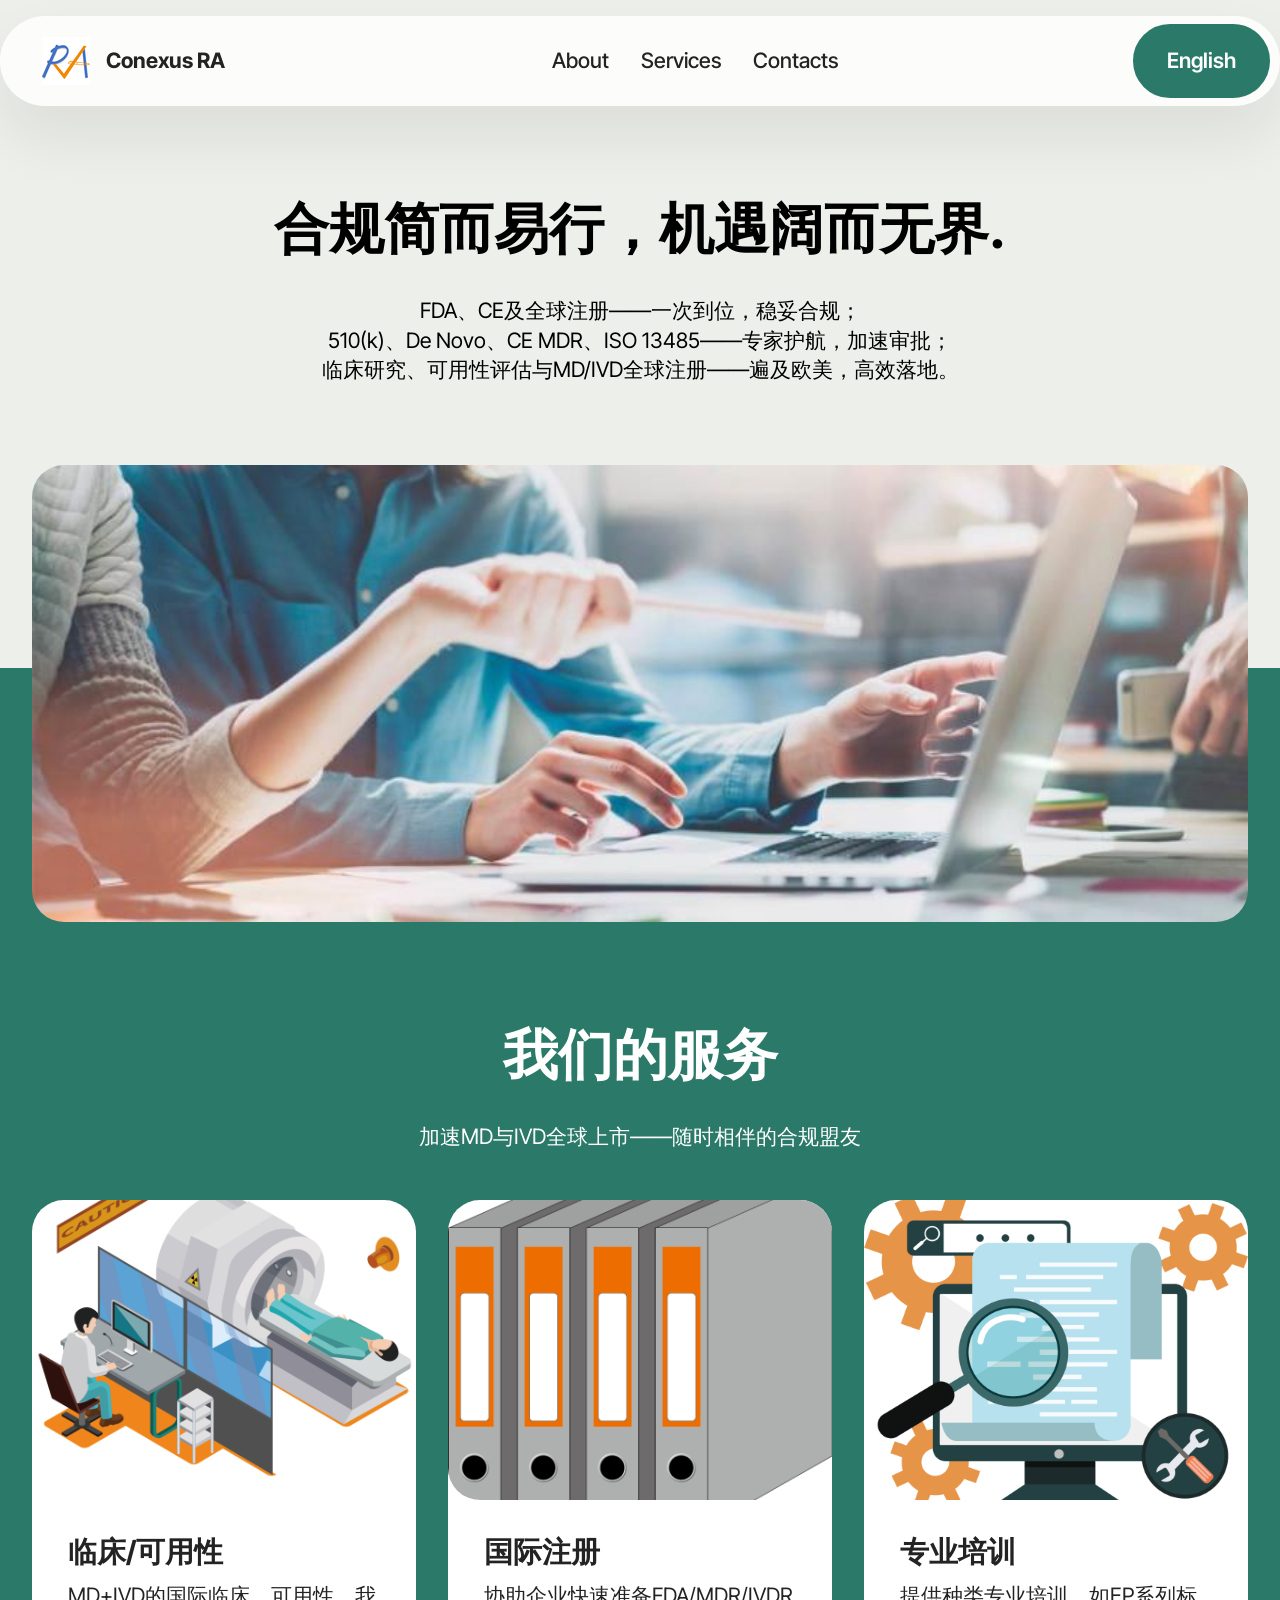
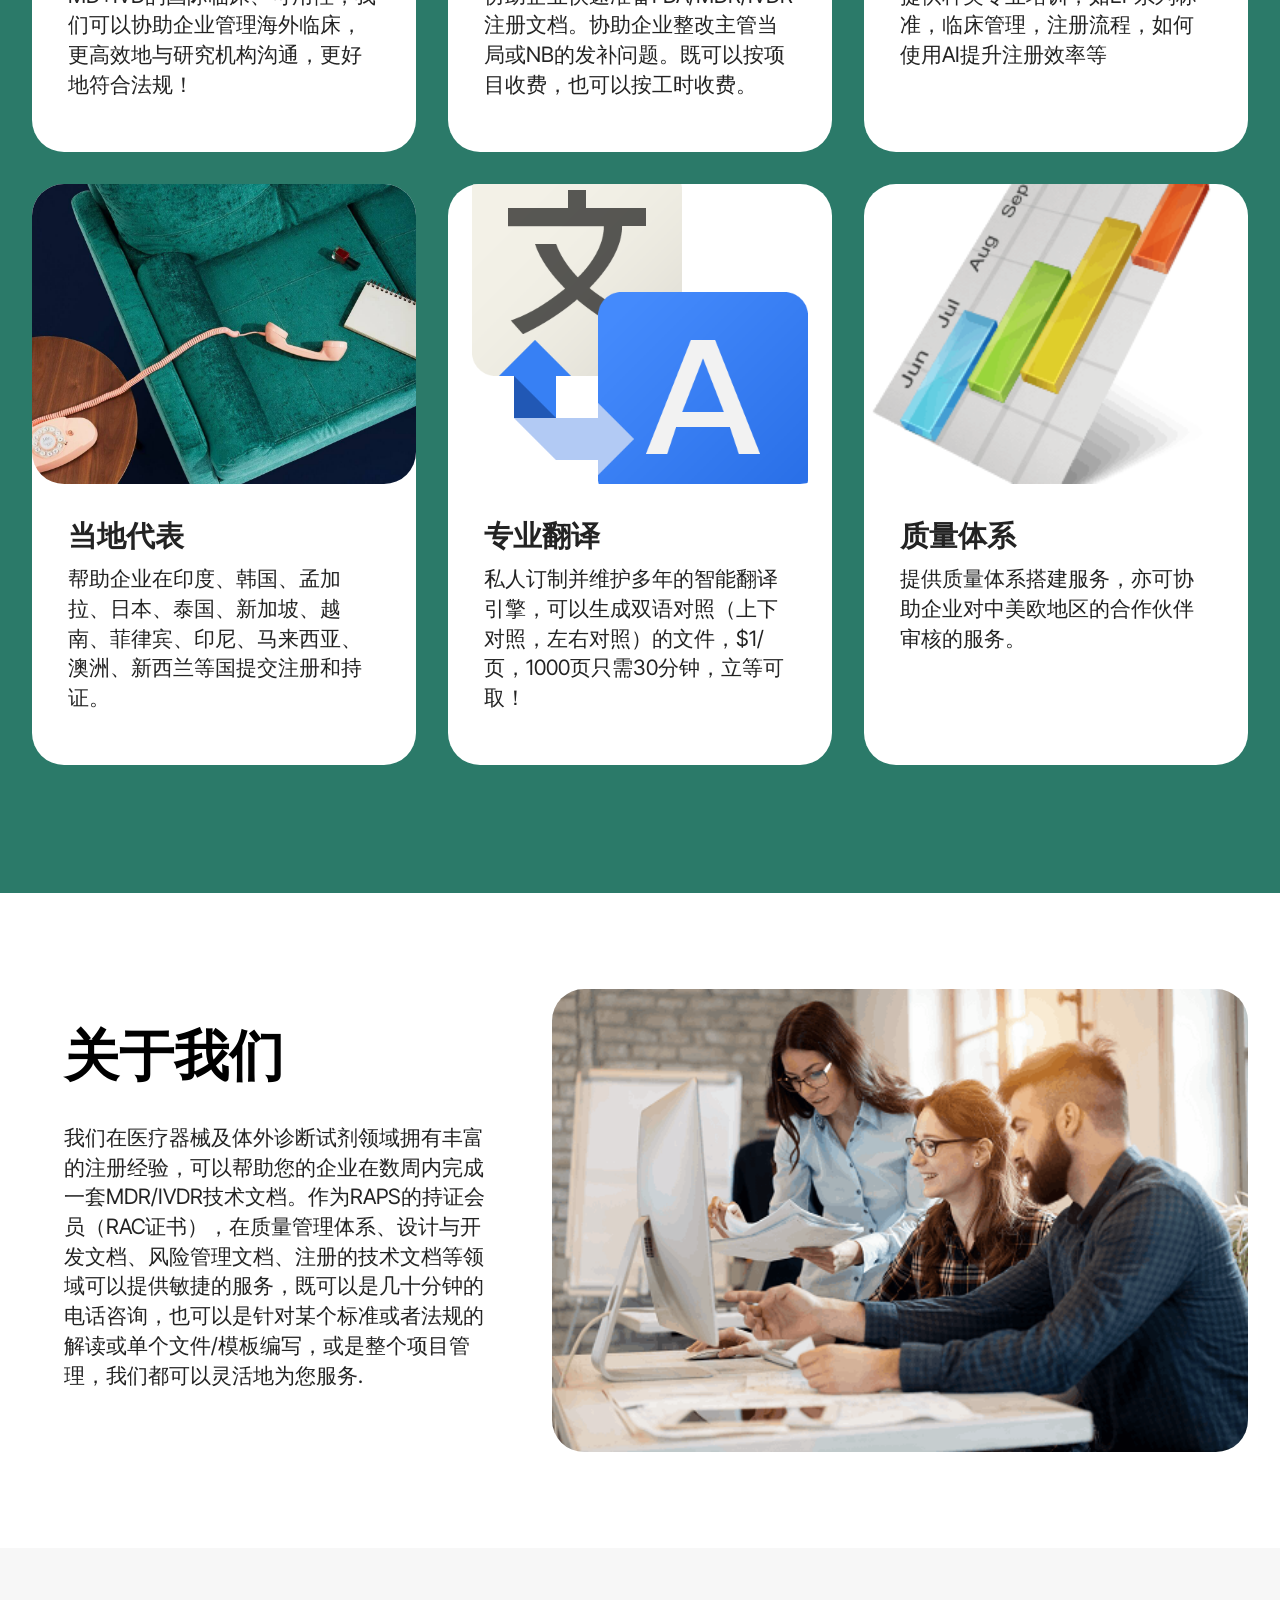
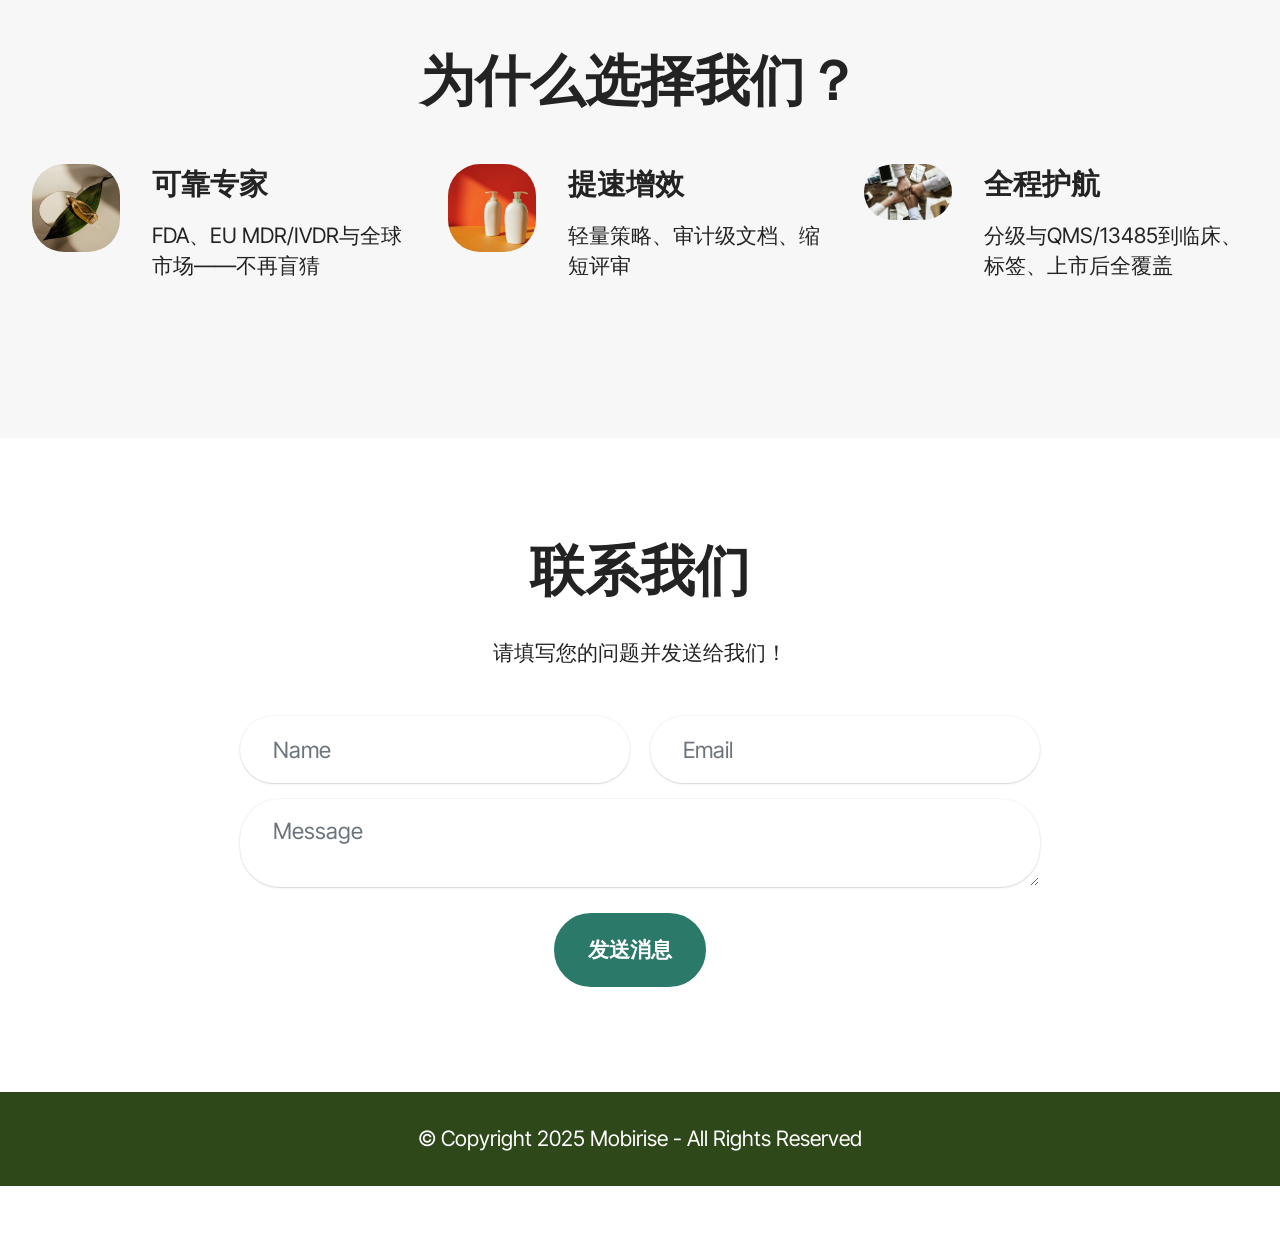
==== cn.html @ fc30dd60 "minor corrections" ====
<!DOCTYPE html>
<html  >
<head>
  <!-- Site made with Mobirise Website Builder v6.1.4, https://mobirise.com -->
  <meta charset="UTF-8">
  <meta http-equiv="X-UA-Compatible" content="IE=edge">
  <meta name="generator" content="Mobirise v6.1.4, mobirise.com">
  <meta name="viewport" content="width=device-width, initial-scale=1, minimum-scale=1">
  <link rel="shortcut icon" href="assets/images/ra.ico" type="image/x-icon">
  <meta name="description" content="">
  
  
  <title>Chinese</title>
  <link rel="stylesheet" href="assets/web/assets/mobirise-icons2/mobirise2.css">
  <link rel="stylesheet" href="assets/bootstrap/css/bootstrap.min.css">
  <link rel="stylesheet" href="assets/animatecss/animate.css">
  <link rel="stylesheet" href="assets/dropdown/css/style.css">
  <link rel="stylesheet" href="assets/theme/css/style.css">
  <link rel="preload" href="https://fonts.googleapis.com/css?family=Inter+Tight:100,200,300,400,500,600,700,800,900,100i,200i,300i,400i,500i,600i,700i,800i,900i&display=swap" as="style" onload="this.onload=null;this.rel='stylesheet'">
  <noscript><link rel="stylesheet" href="https://fonts.googleapis.com/css?family=Inter+Tight:100,200,300,400,500,600,700,800,900,100i,200i,300i,400i,500i,600i,700i,800i,900i&display=swap"></noscript>
  <link rel="preload" as="style" href="assets/mobirise/css/mbr-additional.css?v=S2yAYm"><link rel="stylesheet" href="assets/mobirise/css/mbr-additional.css?v=S2yAYm" type="text/css">

  
  
  
</head>
<body>
  
  <section data-bs-version="5.1" class="menu menu2 cid-uZwiOuMaTI" once="menu" id="menu02-2e">
	

	<nav class="navbar navbar-dropdown navbar-fixed-top navbar-expand-lg">
		<div class="container">
			<div class="navbar-brand">
				<span class="navbar-logo">
					<a href="https://mobiri.se">
						<img src="assets/images/ra.ico" alt="Mobirise Website Builder" style="height: 3rem;">
					</a>
				</span>
				<span class="navbar-caption-wrap"><a class="navbar-caption text-black display-4" href="https://mobiri.se">Conexus RA</a></span>
			</div>
			<button class="navbar-toggler" type="button" data-toggle="collapse" data-bs-toggle="collapse" data-target="#navbarSupportedContent" data-bs-target="#navbarSupportedContent" aria-controls="navbarNavAltMarkup" aria-expanded="false" aria-label="Toggle navigation">
				<div class="hamburger">
					<span></span>
					<span></span>
					<span></span>
					<span></span>
				</div>
			</button>
			<div class="collapse navbar-collapse" id="navbarSupportedContent">
				<ul class="navbar-nav nav-dropdown" data-app-modern-menu="true"><li class="nav-item">
						<a class="nav-link link text-black text-primary display-4" href="cn.html#header01-24">About</a>
					</li>
					<li class="nav-item">
						<a class="nav-link link text-black text-primary display-4" href="cn.html#features04-23" aria-expanded="false">Services</a>
					</li>
					<li class="nav-item">
						<a class="nav-link link text-black text-primary display-4" href="cn.html#form02-26">Contacts</a>
					</li></ul>
				
				<div class="navbar-buttons mbr-section-btn"><a class="btn btn-primary display-4" href="index.html">English</a></div>
			</div>
		</div>
	</nav>
</section>

<section data-bs-version="5.1" class="header5 cid-uZvXyMlytO" id="header05-22">
	

	
	
	<div class="topbg"></div>
	<div class="align-center container">
		<div class="row justify-content-center">
			<div class="col-md-12 col-lg-9">
				<h1 class="mbr-section-title mbr-fonts-style mb-4 display-2"><strong>合规简而易行，机遇阔而无界.</strong></h1>
				<p class="mbr-text mbr-fonts-style mb-4 display-7">FDA、CE及全球注册——一次到位，稳妥合规；<br>510(k)、De Novo、CE MDR、ISO 13485——专家护航，加速审批；<br>临床研究、可用性评估与MD/IVD全球注册——遍及欧美，高效落地。<br></p>
				
			</div>
		</div>
		<div class="row mt-5 justify-content-center">
			<div class="col-12 col-lg-12">
				<img src="assets/images/b01-848x319.jpg" alt="Mobirise Website Builder" title="">
			</div>
		</div>
	</div>
</section>

<section data-bs-version="5.1" class="features4 cid-uZvXyMuMAF" id="features04-23">
	
	
	<div class="container">
		<div class="row justify-content-center">
			<div class="col-12 content-head">
				<div class="mbr-section-head mb-5">
					<h4 class="mbr-section-title mbr-fonts-style align-center mb-0 display-2"><strong>我们的服务</strong></h4>
					<h5 class="mbr-section-subtitle mbr-fonts-style align-center mb-0 mt-4 display-7">加速MD与IVD全球上市——随时相伴的合规盟友</h5>
					
				</div>
			</div>
		</div>
		<div class="row">
			<div class="item features-image col-12 col-md-6 col-lg-4 active">
				<div class="item-wrapper">
					<div class="item-img">
						<img src="assets/images/e8af95e9aa8c-816x816.png" alt="Mobirise Website Builder" data-slide-to="0" data-bs-slide-to="0">
					</div>
					<div class="item-content">
						<h5 class="item-title mbr-fonts-style display-5"><strong>临床/可用性</strong></h5>
						
						<p class="mbr-text mbr-fonts-style display-7">MD+IVD的国际临床、可用性，我们可以协助企业管理海外临床，更高效地与研究机构沟通，更好地符合法规！<br></p>
						
					</div>

				</div>
			</div>
			<div class="item features-image col-12 col-md-6 col-lg-4">
				<div class="item-wrapper">
					<div class="item-img">
						<img src="assets/images/e6a1a3e6a188e79b92-816x753.png" alt="Mobirise Website Builder" data-slide-to="1" data-bs-slide-to="1">
					</div>
					<div class="item-content">
						<h5 class="item-title mbr-fonts-style display-5">
							<strong>国际注册</strong></h5>
						
						<p class="mbr-text mbr-fonts-style display-7">
							协助企业快速准备FDA/MDR/IVDR注册文档。协助企业整改主管当局或NB的发补问题。既可以按项目收费，也可以按工时收费。
						</p>
						
					</div>
				</div>
			</div>
			<div class="item features-image col-12 col-md-6 col-lg-4">
				<div class="item-wrapper">
					<div class="item-img">
						<img src="assets/images/e9a1b9e79bae-512x419.png" alt="Mobirise Website Builder" data-slide-to="2" data-bs-slide-to="2">
					</div>
					<div class="item-content">
						<h5 class="item-title mbr-fonts-style display-5"><strong>专业培训</strong></h5>
						
						<p class="mbr-text mbr-fonts-style display-7">提供种类专业培训，如EP系列标准，临床管理，注册流程，如何使用AI提升注册效率等</p>
						
					</div>
				</div>
			</div><div class="item features-image col-12 col-md-6 col-lg-4">
				<div class="item-wrapper">
					<div class="item-img">
						<img src="assets/images/gallery02.jpg" alt="Mobirise Website Builder" data-slide-to="3" data-bs-slide-to="3">
					</div>
					<div class="item-content">
						<h5 class="item-title mbr-fonts-style display-5"><strong>当地代表</strong></h5>
						
						<p class="mbr-text mbr-fonts-style display-7">帮助企业在印度、韩国、孟加拉、日本、泰国、新加坡、越南、菲律宾、印尼、马来西亚、澳洲、新西兰等国提交注册和持证。<br>
						</p>
						
					</div>
				</div>
			</div><div class="item features-image col-12 col-md-6 col-lg-4">
				<div class="item-wrapper">
					<div class="item-img">
						<img src="assets/images/e7bfbbe8af91-512x512.png" alt="Mobirise Website Builder" data-slide-to="4" data-bs-slide-to="4">
					</div>
					<div class="item-content">
						<h5 class="item-title mbr-fonts-style display-5"><strong>专业翻译</strong></h5>
						
						<p class="mbr-text mbr-fonts-style display-7">私人订制并维护多年的智能翻译引擎，可以生成双语对照（上下对照，左右对照）的文件，$1/页，1000页只需30分钟，立等可取！<br>
						</p>
						
					</div>
				</div>
			</div><div class="item features-image col-12 col-md-6 col-lg-4">
				<div class="item-wrapper">
					<div class="item-img">
						<img src="assets/images/e9a1b9e79baee8bf9be5baa6-256x256.png" alt="Mobirise Website Builder" data-slide-to="5" data-bs-slide-to="5">
					</div>
					<div class="item-content">
						<h5 class="item-title mbr-fonts-style display-5"><strong>质量体系</strong></h5>
						
						<p class="mbr-text mbr-fonts-style display-7">提供质量体系搭建服务，亦可协助企业对中美欧地区的合作伙伴审核的服务。</p>
						
					</div>
				</div>
			</div>
		</div>
	</div>
</section>

<section data-bs-version="5.1" class="header1 cid-uZvXyMIJfk" id="header01-24">
	

	
	

	<div class="container">
		<div class="row justify-content-center">
			<div class="col-12 col-md-12 col-lg-7 image-wrapper">
				<img class="w-100" src="assets/images/b02-500x333.png" alt="Mobirise Website Builder">
			</div>
			<div class="col-12 col-lg col-md-12">
				<div class="text-wrapper align-left">
					<h1 class="mbr-section-title mbr-fonts-style mb-4 display-2"><strong>关于我们</strong></h1>
					<p class="mbr-text mbr-fonts-style mb-4 display-7">
						我们在医疗器械及体外诊断试剂领域拥有丰富的注册经验，可以帮助您的企业在数周内完成一套MDR/IVDR技术文档。作为RAPS的持证会员（RAC证书），在质量管理体系、设计与开发文档、风险管理文档、注册的技术文档等领域可以提供敏捷的服务，既可以是几十分钟的电话咨询，也可以是针对某个标准或者法规的解读或单个文件/模板编写，或是整个项目管理，我们都可以灵活地为您服务.</p>
					
				</div>
			</div>
		</div>
	</div>
</section>

<section data-bs-version="5.1" class="features15 cid-uZvXyMPF2o" id="features015-25">
	

	
	
	<div class="container">
		<div class="mbr-section-head mb-5">
			<h4 class="mbr-section-title mbr-fonts-style align-center mb-0 display-2">
			  <strong>为什么选择我们？</strong></h4>
			
		  </div>
		<div class="row justify-content-center">
			<div class="item features-without-image col-12 col-lg-4 active">
				<div class="item-wrapper">
					<div class="img-wrapper">
						<img src="assets/images/shop1.jpg" alt="Mobirise Website Builder">
					</div>
					<div class="card-box">
						<h4 class="card-title mbr-fonts-style mb-3 display-5"><strong>可靠专家</strong></h4>
						<h5 class="card-text mbr-fonts-style display-7">FDA、EU MDR/IVDR与全球市场——不再盲猜</h5>
					</div>
				</div>
			</div>
			<div class="item features-without-image col-12 col-lg-4">
				<div class="item-wrapper">
					<div class="img-wrapper">
						<img src="assets/images/shop2.jpg" alt="Mobirise Website Builder" data-slide-to="1" data-bs-slide-to="1">
					</div>
					<div class="card-box">
						<h4 class="card-title mbr-fonts-style mb-3 display-5"><strong>提速增效</strong></h4>
						<h5 class="card-text mbr-fonts-style display-7">轻量策略、审计级文档、缩短评审<br><br></h5>
					</div>
				</div>
			</div><div class="item features-without-image col-12 col-lg-4">
				<div class="item-wrapper">
					<div class="img-wrapper">
						<img src="assets/images/mbr-179x113.jpg" alt="Mobirise Website Builder" data-slide-to="2" data-bs-slide-to="2">
					</div>
					<div class="card-box">
						<h4 class="card-title mbr-fonts-style mb-3 display-5">
							<strong>全程护航</strong></h4>
						<h5 class="card-text mbr-fonts-style display-7">分级与QMS/13485到临床、标签、上市后全覆盖</h5>
					</div>
				</div>
			</div>
			
		</div>
	</div>
</section>

<section data-bs-version="5.1" class="form5 cid-uZvXyMYGA3" id="form02-26">
    
    
    <div class="container">
        <div class="mbr-section-head mb-5">
            <h3 class="mbr-section-title mbr-fonts-style align-center mb-0 display-2">
                <strong>联系我们</strong></h3>
            <h4 class="mbr-section-subtitle mbr-fonts-style align-center mb-0 mt-4 display-7">请填写您的问题并发送给我们！</h4>
        </div>
        <div class="row justify-content-center mt-4">
            <div class="col-lg-8 mx-auto mbr-form" data-form-type="formoid">
                <form action="https://mobirise.eu/" method="POST" class="mbr-form form-with-styler" data-form-title="Form Name"><input type="hidden" name="email" data-form-email="true" value="sEkERGK/8WFyd9c5wRmdOn5bPqIPpIvydb2T8pPjf3GjPze77czzCr4jIx00/8Mu6dX2eAIKp6oeKfIBiwUOXdV31FcbqRibxCLPDb/v51bJW6oRtlaAP9+T2zyEZivJ">
                    <div class="row">
                        <div hidden="hidden" data-form-alert="" class="alert alert-success col-12">Thanks for filling out the form!</div>
                        <div hidden="hidden" data-form-alert-danger="" class="alert alert-danger col-12">
                            Oops...! some problem!
                        </div>
                    </div>
                    <div class="dragArea row">
                        <div class="col-md col-sm-12 form-group mb-3" data-for="name">
                            <input type="text" name="name" placeholder="Name" data-form-field="name" class="form-control" value="" id="name-form02-26">
                        </div>
                        <div class="col-md col-sm-12 form-group mb-3" data-for="email">
                            <input type="email" name="email" placeholder="Email" data-form-field="email" class="form-control" value="" id="email-form02-26">
                        </div>
                        
                        <div class="col-12 form-group mb-3" data-for="textarea">
                            <textarea name="textarea" placeholder="Message" data-form-field="textarea" class="form-control" id="textarea-form02-26"></textarea>
                        </div>
                        <div class="col-lg-12 col-md-12 col-sm-12 align-center mbr-section-btn"><button type="submit" class="btn btn-primary display-7">发送消息</button></div>
                    </div>
                </form>
            </div>
        </div>
    </div>
</section>

<section data-bs-version="5.1" class="footer4 cid-uZvXyN61dR" once="footers" id="footer04-27">

    

    

    <div class="container">
        <div class="media-container-row align-center mbr-white">
            <div class="col-12">
                <p class="mbr-text mb-0 mbr-fonts-style display-7">
                    © Copyright 2025 Mobirise - All Rights Reserved
                </p>
            </div>
        </div>
    </div>
</section><section class="display-7" style="padding: 0;align-items: center;justify-content: center;flex-wrap: wrap;    align-content: center;display: flex;position: relative;height: 4rem;"><a href="https://mobiri.se/4263127" style="flex: 1 1;height: 4rem;position: absolute;width: 100%;z-index: 1;"><img alt="" style="height: 4rem;" src="[data-uri]"></a><p style="margin: 0;text-align: center;" class="display-7">&#8204;</p><a style="z-index:1" href="https://mobirise.com/builder/ai-website-builder.html">AI Website Builder</a></section><script src="assets/bootstrap/js/bootstrap.bundle.min.js"></script>  <script src="assets/smoothscroll/smooth-scroll.js"></script>  <script src="assets/ytplayer/index.js"></script>  <script src="assets/dropdown/js/navbar-dropdown.js"></script>  <script src="assets/theme/js/script.js"></script>  <script src="assets/formoid/formoid.min.js"></script>  
  
  
  <input name="animation" type="hidden">
  </body>
</html>
---- assets/dropdown/css/style.css ----
.navbar-dropdown {
  left: 0;
  padding: 0;
  position: absolute;
  right: 0;
  top: 0;
  transition: all 0.45s ease;
  z-index: 1030;
  background: #282828; }
  .navbar-dropdown .navbar-logo {
    margin-right: 0.8rem;
    transition: margin 0.3s ease-in-out;
    vertical-align: middle; }
    .navbar-dropdown .navbar-logo img {
      height: 3.125rem;
      transition: all 0.3s ease-in-out; }
    .navbar-dropdown .navbar-logo.mbr-iconfont {
      font-size: 3.125rem;
      line-height: 3.125rem; }
  .navbar-dropdown .navbar-caption {
    font-weight: 700;
    white-space: normal;
    vertical-align: -4px;
    line-height: 3.125rem !important; }
    .navbar-dropdown .navbar-caption, .navbar-dropdown .navbar-caption:hover {
      color: inherit;
      text-decoration: none; }
  .navbar-dropdown .mbr-iconfont + .navbar-caption {
    vertical-align: -1px; }
  .navbar-dropdown.navbar-fixed-top {
    position: fixed; }
  .navbar-dropdown .navbar-brand span {
    vertical-align: -4px; }
  .navbar-dropdown.bg-color.transparent {
    background: none; }
  .navbar-dropdown.navbar-short .navbar-brand {
    padding: 0.625rem 0; }
    .navbar-dropdown.navbar-short .navbar-brand span {
      vertical-align: -1px; }
  .navbar-dropdown.navbar-short .navbar-caption {
    line-height: 2.375rem !important;
    vertical-align: -2px; }
  .navbar-dropdown.navbar-short .navbar-logo {
    margin-right: 0.5rem; }
    .navbar-dropdown.navbar-short .navbar-logo img {
      height: 2.375rem; }
    .navbar-dropdown.navbar-short .navbar-logo.mbr-iconfont {
      font-size: 2.375rem;
      line-height: 2.375rem; }
  .navbar-dropdown.navbar-short .mbr-table-cell {
    height: 3.625rem; }
  .navbar-dropdown .navbar-close {
    left: 0.6875rem;
    position: fixed;
    top: 0.75rem;
    z-index: 1000; }
  .navbar-dropdown .hamburger-icon {
    content: "";
    display: inline-block;
    vertical-align: middle;
    width: 16px;
    -webkit-box-shadow: 0 -6px 0 1px #282828,0 0 0 1px #282828,0 6px 0 1px #282828;
    -moz-box-shadow: 0 -6px 0 1px #282828,0 0 0 1px #282828,0 6px 0 1px #282828;
    box-shadow: 0 -6px 0 1px #282828,0 0 0 1px #282828,0 6px 0 1px #282828; }

.dropdown-menu .dropdown-toggle[data-toggle="dropdown-submenu"]::after {
  border-bottom: 0.35em solid transparent;
  border-left: 0.35em solid;
  border-right: 0;
  border-top: 0.35em solid transparent;
  margin-left: 0.3rem; }

.dropdown-menu .dropdown-item:focus {
  outline: 0; }

.nav-dropdown {
  font-size: 0.75rem;
  font-weight: 500;
  height: auto !important; }
  .nav-dropdown .nav-btn {
    padding-left: 1rem; }
  .nav-dropdown .link {
    margin: .667em 1.667em;
    font-weight: 500;
    padding: 0;
    transition: color .2s ease-in-out; }
    .nav-dropdown .link.dropdown-toggle {
      margin-right: 2.583em; }
      .nav-dropdown .link.dropdown-toggle::after {
        margin-left: .25rem;
        border-top: 0.35em solid;
        border-right: 0.35em solid transparent;
        border-left: 0.35em solid transparent;
        border-bottom: 0; }
      .nav-dropdown .link.dropdown-toggle[aria-expanded="true"] {
        margin: 0;
        padding: 0.667em 3.263em  0.667em 1.667em; }
  .nav-dropdown .link::after,
  .nav-dropdown .dropdown-item::after {
    color: inherit; }
  .nav-dropdown .btn {
    font-size: 0.75rem;
    font-weight: 700;
    letter-spacing: 0;
    margin-bottom: 0;
    padding-left: 1.25rem;
    padding-right: 1.25rem; }
  .nav-dropdown .dropdown-menu {
    border-radius: 0;
    border: 0;
    left: 0;
    margin: 0;
    padding-bottom: 1.25rem;
    padding-top: 1.25rem;
    position: relative; }
  .nav-dropdown .dropdown-submenu {
    margin-left: 0.125rem;
    top: 0; }
  .nav-dropdown .dropdown-item {
    font-weight: 500;
    line-height: 2;
    padding: 0.3846em 4.615em 0.3846em 1.5385em;
    position: relative;
    transition: color .2s ease-in-out, background-color .2s ease-in-out; }
    .nav-dropdown .dropdown-item::after {
      margin-top: -0.3077em;
      position: absolute;
      right: 1.1538em;
      top: 50%; }
    .nav-dropdown .dropdown-item:focus, .nav-dropdown .dropdown-item:hover {
      background: none; }

@media (max-width: 767px) {
  .nav-dropdown.navbar-toggleable-sm {
    bottom: 0;
    display: none;
    left: 0;
    overflow-x: hidden;
    position: fixed;
    top: 0;
    transform: translateX(-100%);
    -ms-transform: translateX(-100%);
    -webkit-transform: translateX(-100%);
    width: 18.75rem;
    z-index: 999; } }
.nav-dropdown.navbar-toggleable-xl {
  bottom: 0;
  display: none;
  left: 0;
  overflow-x: hidden;
  position: fixed;
  top: 0;
  transform: translateX(-100%);
  -ms-transform: translateX(-100%);
  -webkit-transform: translateX(-100%);
  width: 18.75rem;
  z-index: 999; }

.nav-dropdown-sm {
  display: block !important;
  overflow-x: hidden;
  overflow: auto;
  padding-top: 3.875rem; }
  .nav-dropdown-sm::after {
    content: "";
    display: block;
    height: 3rem;
    width: 100%; }
  .nav-dropdown-sm.collapse.in ~ .navbar-close {
    display: block !important; }
  .nav-dropdown-sm.collapsing, .nav-dropdown-sm.collapse.in {
    transform: translateX(0);
    -ms-transform: translateX(0);
    -webkit-transform: translateX(0);
    transition: all 0.25s ease-out;
    -webkit-transition: all 0.25s ease-out;
    background: #282828; }
  .nav-dropdown-sm.collapsing[aria-expanded="false"] {
    transform: translateX(-100%);
    -ms-transform: translateX(-100%);
    -webkit-transform: translateX(-100%); }
  .nav-dropdown-sm .nav-item {
    display: block;
    margin-left: 0 !important;
    padding-left: 0; }
  .nav-dropdown-sm .link,
  .nav-dropdown-sm .dropdown-item {
    border-top: 1px dotted rgba(255, 255, 255, 0.1);
    font-size: 0.8125rem;
    line-height: 1.6;
    margin: 0 !important;
    padding: 0.875rem 2.4rem 0.875rem 1.5625rem !important;
    position: relative;
    white-space: normal; }
    .nav-dropdown-sm .link:focus, .nav-dropdown-sm .link:hover,
    .nav-dropdown-sm .dropdown-item:focus,
    .nav-dropdown-sm .dropdown-item:hover {
      background: rgba(0, 0, 0, 0.2) !important;
      color: #c0a375; }
  .nav-dropdown-sm .nav-btn {
    position: relative;
    padding: 1.5625rem 1.5625rem 0 1.5625rem; }
    .nav-dropdown-sm .nav-btn::before {
      border-top: 1px dotted rgba(255, 255, 255, 0.1);
      content: "";
      left: 0;
      position: absolute;
      top: 0;
      width: 100%; }
    .nav-dropdown-sm .nav-btn + .nav-btn {
      padding-top: 0.625rem; }
      .nav-dropdown-sm .nav-btn + .nav-btn::before {
        display: none; }
  .nav-dropdown-sm .btn {
    padding: 0.625rem 0; }
  .nav-dropdown-sm .dropdown-toggle[data-toggle="dropdown-submenu"]::after {
    margin-left: .25rem;
    border-top: 0.35em solid;
    border-right: 0.35em solid transparent;
    border-left: 0.35em solid transparent;
    border-bottom: 0; }
  .nav-dropdown-sm .dropdown-toggle[data-toggle="dropdown-submenu"][aria-expanded="true"]::after {
    border-top: 0;
    border-right: 0.35em solid transparent;
    border-left: 0.35em solid transparent;
    border-bottom: 0.35em solid; }
  .nav-dropdown-sm .dropdown-menu {
    margin: 0;
    padding: 0;
    position: relative;
    top: 0;
    left: 0;
    width: 100%;
    border: 0;
    float: none;
    border-radius: 0;
    background: none; }
  .nav-dropdown-sm .dropdown-submenu {
    left: 100%;
    margin-left: 0.125rem;
    margin-top: -1.25rem;
    top: 0; }

.navbar-toggleable-sm .nav-dropdown .dropdown-menu {
  position: absolute; }

.navbar-toggleable-sm .nav-dropdown .dropdown-submenu {
  left: 100%;
  margin-left: 0.125rem;
  margin-top: -1.25rem;
  top: 0; }

.navbar-toggleable-sm.opened .nav-dropdown .dropdown-menu {
  position: relative; }

.navbar-toggleable-sm.opened .nav-dropdown .dropdown-submenu {
  left: 0;
  margin-left: 00rem;
  margin-top: 0rem;
  top: 0; }

.is-builder .nav-dropdown.collapsing {
  transition: none !important; }
---- assets/theme/css/style.css ----
@charset "UTF-8";
section {
  background-color: #ffffff;
}

body {
  font-style: normal;
  line-height: 1.5;
  font-weight: 400;
  color: #232323;
  position: relative;
}

button {
  background-color: transparent;
  border-color: transparent;
}

.embla__button,
.carousel-control {
  background-color: #edefea !important;
  opacity: 0.8 !important;
  color: #464845 !important;
  border-color: #edefea !important;
}

.carousel .close,
.modalWindow .close {
  background-color: #edefea !important;
  color: #464845 !important;
  border-color: #edefea !important;
  opacity: 0.8 !important;
}

.carousel .close:hover,
.modalWindow .close:hover {
  opacity: 1 !important;
}

.carousel-indicators li {
  background-color: #edefea !important;
  border: 2px solid #464845 !important;
}

.carousel-indicators li:hover,
.carousel-indicators li:active {
  opacity: 0.8 !important;
}

.embla__button:hover,
.carousel-control:hover {
  background-color: #edefea !important;
  opacity: 1 !important;
}

.modalWindow-video-container {
  height: 80%;
}

section,
.container,
.container-fluid {
  position: relative;
  word-wrap: break-word;
}

a.mbr-iconfont:hover {
  text-decoration: none;
}

.article .lead p,
.article .lead ul,
.article .lead ol,
.article .lead pre,
.article .lead blockquote {
  margin-bottom: 0;
}

a {
  font-style: normal;
  font-weight: 400;
  cursor: pointer;
}
a, a:hover {
  text-decoration: none;
}

.mbr-section-title {
  font-style: normal;
  line-height: 1.3;
}

.mbr-section-subtitle {
  line-height: 1.3;
}

.mbr-text {
  font-style: normal;
  line-height: 1.7;
}

h1,
h2,
h3,
h4,
h5,
h6,
.display-1,
.display-2,
.display-4,
.display-5,
.display-7,
span,
p,
a {
  line-height: 1;
  word-break: break-word;
  word-wrap: break-word;
  font-weight: 400;
}

b,
strong {
  font-weight: bold;
}

input:-webkit-autofill, input:-webkit-autofill:hover, input:-webkit-autofill:focus, input:-webkit-autofill:active {
  transition-delay: 9999s;
  -webkit-transition-property: background-color, color;
  transition-property: background-color, color;
}

textarea[type=hidden] {
  display: none;
}

section {
  background-position: 50% 50%;
  background-repeat: no-repeat;
  background-size: cover;
}
section .mbr-background-video,
section .mbr-background-video-preview {
  position: absolute;
  bottom: 0;
  left: 0;
  right: 0;
  top: 0;
}

.hidden {
  visibility: hidden;
}

.mbr-z-index20 {
  z-index: 20;
}

/*! Base colors */
.mbr-white {
  color: #ffffff;
}

.mbr-black {
  color: #111111;
}

.mbr-bg-white {
  background-color: #ffffff;
}

.mbr-bg-black {
  background-color: #000000;
}

/*! Text-aligns */
.align-left {
  text-align: left;
}

.align-center {
  text-align: center;
}

.align-right {
  text-align: right;
}

/*! Font-weight  */
.mbr-light {
  font-weight: 300;
}

.mbr-regular {
  font-weight: 400;
}

.mbr-semibold {
  font-weight: 500;
}

.mbr-bold {
  font-weight: 700;
}

/*! Media  */
.media-content {
  flex-basis: 100%;
}

.media-container-row {
  display: flex;
  flex-direction: row;
  flex-wrap: wrap;
  justify-content: center;
  align-content: center;
  align-items: start;
}
.media-container-row .media-size-item {
  width: 400px;
}

.media-container-column {
  display: flex;
  flex-direction: column;
  flex-wrap: wrap;
  justify-content: center;
  align-content: center;
  align-items: stretch;
}
.media-container-column > * {
  width: 100%;
}

@media (min-width: 992px) {
  .media-container-row {
    flex-wrap: nowrap;
  }
}
figure {
  margin-bottom: 0;
  overflow: hidden;
}

figure[mbr-media-size] {
  transition: width 0.1s;
}

img,
iframe {
  display: block;
  width: 100%;
}

.card {
  background-color: transparent;
  border: none;
}

.card-box {
  width: 100%;
}

.card-img {
  text-align: center;
  flex-shrink: 0;
  -webkit-flex-shrink: 0;
}

.media {
  max-width: 100%;
  margin: 0 auto;
}

.mbr-figure {
  align-self: center;
}

.media-container > div {
  max-width: 100%;
}

.mbr-figure img,
.card-img img {
  width: 100%;
}

@media (max-width: 991px) {
  .media-size-item {
    width: auto !important;
  }
  .media {
    width: auto;
  }
  .mbr-figure {
    width: 100% !important;
  }
}
/*! Buttons */
.mbr-section-btn {
  margin-left: -0.6rem;
  margin-right: -0.6rem;
  font-size: 0;
}

.btn {
  font-weight: 600;
  border-width: 1px;
  font-style: normal;
  margin: 0.6rem 0.6rem;
  white-space: normal;
  transition: all 0.2s ease-in-out;
  display: inline-flex;
  align-items: center;
  justify-content: center;
  word-break: break-word;
}

.btn-sm {
  font-weight: 600;
  letter-spacing: 0px;
  transition: all 0.3s ease-in-out;
}

.btn-md {
  font-weight: 600;
  letter-spacing: 0px;
  transition: all 0.3s ease-in-out;
}

.btn-lg {
  font-weight: 600;
  letter-spacing: 0px;
  transition: all 0.3s ease-in-out;
}

.btn-form {
  margin: 0;
}
.btn-form:hover {
  cursor: pointer;
}

nav .mbr-section-btn {
  margin-left: 0rem;
  margin-right: 0rem;
}

/*! Btn icon margin */
.btn .mbr-iconfont,
.btn.btn-sm .mbr-iconfont {
  order: 1;
  cursor: pointer;
  margin-left: 0.5rem;
  vertical-align: sub;
}

.btn.btn-md .mbr-iconfont,
.btn.btn-md .mbr-iconfont {
  margin-left: 0.8rem;
}

.mbr-regular {
  font-weight: 400;
}

.mbr-semibold {
  font-weight: 500;
}

.mbr-bold {
  font-weight: 700;
}

[type=submit] {
  -webkit-appearance: none;
}

/*! Full-screen */
.mbr-fullscreen .mbr-overlay {
  min-height: 100vh;
}

.mbr-fullscreen {
  display: flex;
  display: -moz-flex;
  display: -ms-flex;
  display: -o-flex;
  align-items: center;
  min-height: 100vh;
  padding-top: 3rem;
  padding-bottom: 3rem;
}

/*! Map */
.map {
  height: 25rem;
  position: relative;
}
.map iframe {
  width: 100%;
  height: 100%;
}

/*! Scroll to top arrow */
.mbr-arrow-up {
  bottom: 25px;
  right: 90px;
  position: fixed;
  text-align: right;
  z-index: 5000;
  color: #ffffff;
  font-size: 22px;
}

.mbr-arrow-up a {
  background: rgba(0, 0, 0, 0.2);
  border-radius: 50%;
  color: #fff;
  display: inline-block;
  height: 60px;
  width: 60px;
  border: 2px solid #fff;
  outline-style: none !important;
  position: relative;
  text-decoration: none;
  transition: all 0.3s ease-in-out;
  cursor: pointer;
  text-align: center;
}
.mbr-arrow-up a:hover {
  background-color: rgba(0, 0, 0, 0.4);
}
.mbr-arrow-up a i {
  line-height: 60px;
}

.mbr-arrow-up-icon {
  display: block;
  color: #fff;
}

.mbr-arrow-up-icon::before {
  content: "›";
  display: inline-block;
  font-family: serif;
  font-size: 22px;
  line-height: 1;
  font-style: normal;
  position: relative;
  top: 6px;
  left: -4px;
  transform: rotate(-90deg);
}

/*! Arrow Down */
.mbr-arrow {
  position: absolute;
  bottom: 45px;
  left: 50%;
  width: 60px;
  height: 60px;
  cursor: pointer;
  background-color: rgba(80, 80, 80, 0.5);
  border-radius: 50%;
  transform: translateX(-50%);
}
@media (max-width: 767px) {
  .mbr-arrow {
    display: none;
  }
}
.mbr-arrow > a {
  display: inline-block;
  text-decoration: none;
  outline-style: none;
  animation: arrowdown 1.7s ease-in-out infinite;
  color: #ffffff;
}
.mbr-arrow > a > i {
  position: absolute;
  top: -2px;
  left: 15px;
  font-size: 2rem;
}

#scrollToTop a i::before {
  content: "";
  position: absolute;
  display: block;
  border-bottom: 2.5px solid #fff;
  border-left: 2.5px solid #fff;
  width: 27.8%;
  height: 27.8%;
  left: 50%;
  top: 51%;
  transform: translateY(-30%) translateX(-50%) rotate(135deg);
}

@keyframes arrowdown {
  0% {
    transform: translateY(0px);
  }
  50% {
    transform: translateY(-5px);
  }
  100% {
    transform: translateY(0px);
  }
}
@media (max-width: 500px) {
  .mbr-arrow-up {
    left: 0;
    right: 0;
    text-align: center;
  }
}
/*Gradients animation*/
@keyframes gradient-animation {
  from {
    background-position: 0% 100%;
    animation-timing-function: ease-in-out;
  }
  to {
    background-position: 100% 0%;
    animation-timing-function: ease-in-out;
  }
}
.bg-gradient {
  background-size: 200% 200%;
  animation: gradient-animation 5s infinite alternate;
  -webkit-animation: gradient-animation 5s infinite alternate;
}

.menu .navbar-brand {
  display: -webkit-flex;
}
.menu .navbar-brand span {
  display: flex;
  display: -webkit-flex;
}
.menu .navbar-brand .navbar-caption-wrap {
  display: -webkit-flex;
}
.menu .navbar-brand .navbar-logo img {
  display: -webkit-flex;
  width: auto;
}
@media (min-width: 768px) and (max-width: 991px) {
  .menu .navbar-toggleable-sm .navbar-nav {
    display: -ms-flexbox;
  }
}
@media (max-width: 991px) {
  .menu .navbar-collapse {
    max-height: 93.5vh;
  }
  .menu .navbar-collapse.show {
    overflow: auto;
  }
}
@media (min-width: 992px) {
  .menu .navbar-nav.nav-dropdown {
    display: -webkit-flex;
  }
  .menu .navbar-toggleable-sm .navbar-collapse {
    display: -webkit-flex !important;
  }
  .menu .collapsed .navbar-collapse {
    max-height: 93.5vh;
  }
  .menu .collapsed .navbar-collapse.show {
    overflow: auto;
  }
}
@media (max-width: 767px) {
  .menu .navbar-collapse {
    max-height: 80vh;
  }
}

.nav-link .mbr-iconfont {
  margin-right: 0.5rem;
}

.navbar {
  display: -webkit-flex;
  -webkit-flex-wrap: wrap;
  -webkit-align-items: center;
  -webkit-justify-content: space-between;
}

.navbar-collapse {
  -webkit-flex-basis: 100%;
  -webkit-flex-grow: 1;
  -webkit-align-items: center;
}

.nav-dropdown .link {
  padding: 0.667em 1.667em !important;
  margin: 0 !important;
}

.nav {
  display: -webkit-flex;
  -webkit-flex-wrap: wrap;
}

.row {
  display: -webkit-flex;
  -webkit-flex-wrap: wrap;
}

.justify-content-center {
  -webkit-justify-content: center;
}

.form-inline {
  display: -webkit-flex;
}

.card-wrapper {
  -webkit-flex: 1;
}

.carousel-control {
  z-index: 10;
  display: -webkit-flex;
}

.carousel-controls {
  display: -webkit-flex;
}

.media {
  display: -webkit-flex;
}

.form-group:focus {
  outline: none;
}

.jq-selectbox__select {
  padding: 7px 0;
  position: relative;
}

.jq-selectbox__dropdown {
  overflow: hidden;
  border-radius: 10px;
  position: absolute;
  top: 100%;
  left: 0 !important;
  width: 100% !important;
}

.jq-selectbox__trigger-arrow {
  right: 0;
  transform: translateY(-50%);
}

.jq-selectbox li {
  padding: 1.07em 0.5em;
}

input[type=range] {
  padding-left: 0 !important;
  padding-right: 0 !important;
}

.modal-dialog,
.modal-content {
  height: 100%;
}

.modal-dialog .carousel-inner {
  height: calc(100vh - 1.75rem);
}
@media (max-width: 575px) {
  .modal-dialog .carousel-inner {
    height: calc(100vh - 1rem);
  }
}

.carousel-item {
  text-align: center;
}

.carousel-item img {
  margin: auto;
}

.navbar-toggler {
  align-self: flex-start;
  padding: 0.25rem 0.75rem;
  font-size: 1.25rem;
  line-height: 1;
  background: transparent;
  border: 1px solid transparent;
  border-radius: 0.25rem;
}

.navbar-toggler:focus,
.navbar-toggler:hover {
  text-decoration: none;
  box-shadow: none;
}

.navbar-toggler-icon {
  display: inline-block;
  width: 1.5em;
  height: 1.5em;
  vertical-align: middle;
  content: "";
  background: no-repeat center center;
  background-size: 100% 100%;
}

.navbar-toggler-left {
  position: absolute;
  left: 1rem;
}

.navbar-toggler-right {
  position: absolute;
  right: 1rem;
}

.card-img {
  width: auto;
}

.menu .navbar.collapsed:not(.beta-menu) {
  flex-direction: column;
}

.carousel-item.active,
.carousel-item-next,
.carousel-item-prev {
  display: flex;
}

.note-air-layout .dropup .dropdown-menu,
.note-air-layout .navbar-fixed-bottom .dropdown .dropdown-menu {
  bottom: initial !important;
}

html,
body {
  height: auto;
  min-height: 100vh;
}

.dropup .dropdown-toggle::after {
  display: none;
}

.form-asterisk {
  font-family: initial;
  position: absolute;
  top: -2px;
  font-weight: normal;
}

.form-control-label {
  position: relative;
  cursor: pointer;
  margin-bottom: 0.357em;
  padding: 0;
}

.alert {
  color: #ffffff;
  border-radius: 0;
  border: 0;
  font-size: 1.1rem;
  line-height: 1.5;
  margin-bottom: 1.875rem;
  padding: 1.25rem;
  position: relative;
  text-align: center;
}
.alert.alert-form::after {
  background-color: inherit;
  bottom: -7px;
  content: "";
  display: block;
  height: 14px;
  left: 50%;
  margin-left: -7px;
  position: absolute;
  transform: rotate(45deg);
  width: 14px;
}

.form-control {
  background-color: #ffffff;
  background-clip: border-box;
  color: #232323;
  line-height: 1rem !important;
  height: auto;
  padding: 1.2rem 2rem;
  transition: border-color 0.25s ease 0s;
  border: 1px solid transparent !important;
  border-radius: 4px;
  box-shadow: rgba(0, 0, 0, 0.07) 0px 1px 1px 0px, rgba(0, 0, 0, 0.07) 0px 1px 3px 0px, rgba(0, 0, 0, 0.03) 0px 0px 0px 1px;
}
.form-active .form-control:invalid {
  border-color: red;
}

.row > * {
  padding-right: 1rem;
  padding-left: 1rem;
}

form .row {
  margin-left: -0.6rem;
  margin-right: -0.6rem;
}
form .row [class*=col] {
  padding-left: 0.6rem;
  padding-right: 0.6rem;
}

form .mbr-section-btn {
  padding-left: 0.6rem;
  padding-right: 0.6rem;
}

form .form-check-input {
  margin-top: 0.5;
}

textarea.form-control {
  line-height: 1.5rem !important;
}

.form-group {
  margin-bottom: 1.2rem;
}

.form-control,
form .btn {
  min-height: 48px;
}

.gdpr-block label span.textGDPR input[name=gdpr] {
  top: 7px;
}

.form-control:focus {
  box-shadow: none;
}

:focus {
  outline: none;
}

.mbr-overlay {
  background-color: #000;
  bottom: 0;
  left: 0;
  opacity: 0.5;
  position: absolute;
  right: 0;
  top: 0;
  z-index: 0;
  pointer-events: none;
}

blockquote {
  font-style: italic;
  padding: 3rem;
  font-size: 1.09rem;
  position: relative;
  border-left: 3px solid;
}

ul,
ol,
pre,
blockquote {
  margin-bottom: 2.3125rem;
}

.mt-4 {
  margin-top: 2rem !important;
}

.mb-4 {
  margin-bottom: 2rem !important;
}

.container,
.container-fluid {
  padding-left: 16px;
  padding-right: 16px;
}

.row {
  margin-left: -16px;
  margin-right: -16px;
}
.row > [class*=col] {
  padding-left: 16px;
  padding-right: 16px;
}

@media (min-width: 992px) {
  .container-fluid {
    padding-left: 32px;
    padding-right: 32px;
  }
}
@media (max-width: 991px) {
  .mbr-container {
    padding-left: 16px;
    padding-right: 16px;
  }
}
.app-video-wrapper > img {
  opacity: 1;
}

.app-video-wrapper {
  background: transparent;
}

.item {
  position: relative;
}

.dropdown-menu .dropdown-menu {
  left: 100%;
}

.dropdown-item + .dropdown-menu {
  display: none;
}

.dropdown-item:hover + .dropdown-menu,
.dropdown-menu:hover {
  display: block;
}

@media (min-aspect-ratio: 16/9) {
  .mbr-video-foreground {
    height: 300% !important;
    top: -100% !important;
  }
}
@media (max-aspect-ratio: 16/9) {
  .mbr-video-foreground {
    width: 300% !important;
    left: -100% !important;
  }
}.engine {
	position: absolute;
	text-indent: -2400px;
	text-align: center;
	padding: 0;
	top: 0;
	left: -2400px;
}
---- assets/mobirise/css/mbr-additional.css ----
.btn {
  border-width: 2px;
}
img,
.card-wrap,
.card-wrapper,
.video-wrapper,
.mbr-figure iframe,
.google-map iframe,
.slide-content,
.plan,
.card,
.item-wrapper {
  border-radius: 2rem !important;
}
.video-wrapper {
  overflow: hidden;
}
body {
  font-family: Inter Tight;
}
.display-1 {
  font-family: 'Inter Tight', sans-serif;
  font-size: 5rem;
  line-height: 1;
}
.display-1 > .mbr-iconfont {
  font-size: 6.25rem;
}
.display-2 {
  font-family: 'Inter Tight', sans-serif;
  font-size: 4rem;
  line-height: 1;
}
.display-2 > .mbr-iconfont {
  font-size: 5rem;
}
.display-4 {
  font-family: 'Inter Tight', sans-serif;
  font-size: 1.4rem;
  line-height: 1.5;
}
.display-4 > .mbr-iconfont {
  font-size: 1.75rem;
}
.display-5 {
  font-family: 'Inter Tight', sans-serif;
  font-size: 2rem;
  line-height: 1.5;
}
.display-5 > .mbr-iconfont {
  font-size: 2.5rem;
}
.display-7 {
  font-family: 'Inter Tight', sans-serif;
  font-size: 1.4rem;
  line-height: 1.3;
}
.display-7 > .mbr-iconfont {
  font-size: 1.75rem;
}
/* ---- Fluid typography for mobile devices ---- */
/* 1.4 - font scale ratio ( bootstrap == 1.42857 ) */
/* 100vw - current viewport width */
/* (48 - 20)  48 == 48rem == 768px, 20 == 20rem == 320px(minimal supported viewport) */
/* 0.65 - min scale variable, may vary */
@media (max-width: 992px) {
  .display-1 {
    font-size: 4rem;
  }
}
@media (max-width: 768px) {
  .display-1 {
    font-size: 3.5rem;
    font-size: calc( 2.4rem + (5 - 2.4) * ((100vw - 20rem) / (48 - 20)));
    line-height: calc( 1.1 * (2.4rem + (5 - 2.4) * ((100vw - 20rem) / (48 - 20))));
  }
  .display-2 {
    font-size: 3.2rem;
    font-size: calc( 2.05rem + (4 - 2.05) * ((100vw - 20rem) / (48 - 20)));
    line-height: calc( 1.3 * (2.05rem + (4 - 2.05) * ((100vw - 20rem) / (48 - 20))));
  }
  .display-4 {
    font-size: 1.12rem;
    font-size: calc( 1.14rem + (1.4 - 1.14) * ((100vw - 20rem) / (48 - 20)));
    line-height: calc( 1.4 * (1.14rem + (1.4 - 1.14) * ((100vw - 20rem) / (48 - 20))));
  }
  .display-5 {
    font-size: 1.6rem;
    font-size: calc( 1.35rem + (2 - 1.35) * ((100vw - 20rem) / (48 - 20)));
    line-height: calc( 1.4 * (1.35rem + (2 - 1.35) * ((100vw - 20rem) / (48 - 20))));
  }
  .display-7 {
    font-size: 1.12rem;
    font-size: calc( 1.14rem + (1.4 - 1.14) * ((100vw - 20rem) / (48 - 20)));
    line-height: calc( 1.4 * (1.14rem + (1.4 - 1.14) * ((100vw - 20rem) / (48 - 20))));
  }
}
@media (min-width: 992px) and (max-width: 1400px) {
  .display-1 {
    font-size: 3.5rem;
    font-size: calc( 2.4rem + (5 - 2.4) * ((100vw - 62rem) / (87 - 62)));
    line-height: calc( 1.1 * (2.4rem + (5 - 2.4) * ((100vw - 62rem) / (87 - 62))));
  }
  .display-2 {
    font-size: 3.2rem;
    font-size: calc( 2.05rem + (4 - 2.05) * ((100vw - 62rem) / (87 - 62)));
    line-height: calc( 1.3 * (2.05rem + (4 - 2.05) * ((100vw - 62rem) / (87 - 62))));
  }
  .display-4 {
    font-size: 1.12rem;
    font-size: calc( 1.14rem + (1.4 - 1.14) * ((100vw - 62rem) / (87 - 62)));
    line-height: calc( 1.4 * (1.14rem + (1.4 - 1.14) * ((100vw - 62rem) / (87 - 62))));
  }
  .display-5 {
    font-size: 1.6rem;
    font-size: calc( 1.35rem + (2 - 1.35) * ((100vw - 62rem) / (87 - 62)));
    line-height: calc( 1.4 * (1.35rem + (2 - 1.35) * ((100vw - 62rem) / (87 - 62))));
  }
  .display-7 {
    font-size: 1.12rem;
    font-size: calc( 1.14rem + (1.4 - 1.14) * ((100vw - 62rem) / (87 - 62)));
    line-height: calc( 1.4 * (1.14rem + (1.4 - 1.14) * ((100vw - 62rem) / (87 - 62))));
  }
}
/* Buttons */
.btn {
  padding: 1.25rem 2rem;
  border-radius: 4px;
}
@media (max-width: 767px) {
  .btn {
    padding: 0.75rem 1.5rem;
  }
}
.btn-sm {
  padding: 0.6rem 1.2rem;
  border-radius: 4px;
}
.btn-md {
  padding: 0.6rem 1.2rem;
  border-radius: 4px;
}
.btn-lg {
  padding: 1.25rem 2rem;
  border-radius: 4px;
}
.bg-primary {
  background-color: #2b7a69 !important;
}
.bg-success {
  background-color: #3a341c !important;
}
.bg-info {
  background-color: #320707 !important;
}
.bg-warning {
  background-color: #a0e2e1 !important;
}
.bg-danger {
  background-color: #ffffff !important;
}
.btn-primary,
.btn-primary:active {
  background-color: #2b7a69 !important;
  border-color: #2b7a69 !important;
  color: #ffffff !important;
  box-shadow: none;
}
.btn-primary:hover,
.btn-primary:focus,
.btn-primary.focus,
.btn-primary.active {
  color: inherit;
  background-color: #38a089 !important;
  border-color: #38a089 !important;
  box-shadow: none;
}
.btn-primary.disabled,
.btn-primary:disabled {
  color: #ffffff !important;
  background-color: #38a089 !important;
  border-color: #38a089 !important;
}
.btn-secondary,
.btn-secondary:active {
  background-color: #ffd7ef !important;
  border-color: #ffd7ef !important;
  color: #d70081 !important;
  box-shadow: none;
}
.btn-secondary:hover,
.btn-secondary:focus,
.btn-secondary.focus,
.btn-secondary.active {
  color: inherit;
  background-color: #ffffff !important;
  border-color: #ffffff !important;
  box-shadow: none;
}
.btn-secondary.disabled,
.btn-secondary:disabled {
  color: #d70081 !important;
  background-color: #ffffff !important;
  border-color: #ffffff !important;
}
.btn-info,
.btn-info:active {
  background-color: #320707 !important;
  border-color: #320707 !important;
  color: #ffffff !important;
  box-shadow: none;
}
.btn-info:hover,
.btn-info:focus,
.btn-info.focus,
.btn-info.active {
  color: inherit;
  background-color: #5f0d0d !important;
  border-color: #5f0d0d !important;
  box-shadow: none;
}
.btn-info.disabled,
.btn-info:disabled {
  color: #ffffff !important;
  background-color: #5f0d0d !important;
  border-color: #5f0d0d !important;
}
.btn-success,
.btn-success:active {
  background-color: #3a341c !important;
  border-color: #3a341c !important;
  color: #ffffff !important;
  box-shadow: none;
}
.btn-success:hover,
.btn-success:focus,
.btn-success.focus,
.btn-success.active {
  color: inherit;
  background-color: #5c532d !important;
  border-color: #5c532d !important;
  box-shadow: none;
}
.btn-success.disabled,
.btn-success:disabled {
  color: #ffffff !important;
  background-color: #5c532d !important;
  border-color: #5c532d !important;
}
.btn-warning,
.btn-warning:active {
  background-color: #a0e2e1 !important;
  border-color: #a0e2e1 !important;
  color: #1f6463 !important;
  box-shadow: none;
}
.btn-warning:hover,
.btn-warning:focus,
.btn-warning.focus,
.btn-warning.active {
  color: inherit;
  background-color: #c7eeed !important;
  border-color: #c7eeed !important;
  box-shadow: none;
}
.btn-warning.disabled,
.btn-warning:disabled {
  color: #1f6463 !important;
  background-color: #c7eeed !important;
  border-color: #c7eeed !important;
}
.btn-danger,
.btn-danger:active {
  background-color: #ffffff !important;
  border-color: #ffffff !important;
  color: #808080 !important;
  box-shadow: none;
}
.btn-danger:hover,
.btn-danger:focus,
.btn-danger.focus,
.btn-danger.active {
  color: inherit;
  background-color: #ffffff !important;
  border-color: #ffffff !important;
  box-shadow: none;
}
.btn-danger.disabled,
.btn-danger:disabled {
  color: #808080 !important;
  background-color: #ffffff !important;
  border-color: #ffffff !important;
}
.btn-white,
.btn-white:active {
  background-color: #eff0ec !important;
  border-color: #eff0ec !important;
  color: #757b62 !important;
  box-shadow: none;
}
.btn-white:hover,
.btn-white:focus,
.btn-white.focus,
.btn-white.active {
  color: inherit;
  background-color: #ffffff !important;
  border-color: #ffffff !important;
  box-shadow: none;
}
.btn-white.disabled,
.btn-white:disabled {
  color: #757b62 !important;
  background-color: #ffffff !important;
  border-color: #ffffff !important;
}
.btn-black,
.btn-black:active {
  background-color: #232323 !important;
  border-color: #232323 !important;
  color: #ffffff !important;
  box-shadow: none;
}
.btn-black:hover,
.btn-black:focus,
.btn-black.focus,
.btn-black.active {
  color: inherit;
  background-color: #3d3d3d !important;
  border-color: #3d3d3d !important;
  box-shadow: none;
}
.btn-black.disabled,
.btn-black:disabled {
  color: #ffffff !important;
  background-color: #3d3d3d !important;
  border-color: #3d3d3d !important;
}
.btn-primary-outline,
.btn-primary-outline:active {
  background-color: transparent !important;
  border-color: #2b7a69;
  color: #2b7a69;
}
.btn-primary-outline:hover,
.btn-primary-outline:focus,
.btn-primary-outline.focus,
.btn-primary-outline.active {
  color: #143a32 !important;
  background-color: transparent !important;
  border-color: #143a32 !important;
  box-shadow: none !important;
}
.btn-primary-outline.disabled,
.btn-primary-outline:disabled {
  color: #ffffff !important;
  background-color: #2b7a69 !important;
  border-color: #2b7a69 !important;
}
.btn-secondary-outline,
.btn-secondary-outline:active {
  background-color: transparent !important;
  border-color: #ffd7ef;
  color: #ffd7ef;
}
.btn-secondary-outline:hover,
.btn-secondary-outline:focus,
.btn-secondary-outline.focus,
.btn-secondary-outline.active {
  color: #ff80cc !important;
  background-color: transparent !important;
  border-color: #ff80cc !important;
  box-shadow: none !important;
}
.btn-secondary-outline.disabled,
.btn-secondary-outline:disabled {
  color: #d70081 !important;
  background-color: #ffd7ef !important;
  border-color: #ffd7ef !important;
}
.btn-info-outline,
.btn-info-outline:active {
  background-color: transparent !important;
  border-color: #320707;
  color: #320707;
}
.btn-info-outline:hover,
.btn-info-outline:focus,
.btn-info-outline.focus,
.btn-info-outline.active {
  color: #000000 !important;
  background-color: transparent !important;
  border-color: #000000 !important;
  box-shadow: none !important;
}
.btn-info-outline.disabled,
.btn-info-outline:disabled {
  color: #ffffff !important;
  background-color: #320707 !important;
  border-color: #320707 !important;
}
.btn-success-outline,
.btn-success-outline:active {
  background-color: transparent !important;
  border-color: #3a341c;
  color: #3a341c;
}
.btn-success-outline:hover,
.btn-success-outline:focus,
.btn-success-outline.focus,
.btn-success-outline.active {
  color: #000000 !important;
  background-color: transparent !important;
  border-color: #000000 !important;
  box-shadow: none !important;
}
.btn-success-outline.disabled,
.btn-success-outline:disabled {
  color: #ffffff !important;
  background-color: #3a341c !important;
  border-color: #3a341c !important;
}
.btn-warning-outline,
.btn-warning-outline:active {
  background-color: transparent !important;
  border-color: #a0e2e1;
  color: #a0e2e1;
}
.btn-warning-outline:hover,
.btn-warning-outline:focus,
.btn-warning-outline.focus,
.btn-warning-outline.active {
  color: #5ececc !important;
  background-color: transparent !important;
  border-color: #5ececc !important;
  box-shadow: none !important;
}
.btn-warning-outline.disabled,
.btn-warning-outline:disabled {
  color: #1f6463 !important;
  background-color: #a0e2e1 !important;
  border-color: #a0e2e1 !important;
}
.btn-danger-outline,
.btn-danger-outline:active {
  background-color: transparent !important;
  border-color: #ffffff;
  color: #ffffff;
}
.btn-danger-outline:hover,
.btn-danger-outline:focus,
.btn-danger-outline.focus,
.btn-danger-outline.active {
  color: #d4d4d4 !important;
  background-color: transparent !important;
  border-color: #d4d4d4 !important;
  box-shadow: none !important;
}
.btn-danger-outline.disabled,
.btn-danger-outline:disabled {
  color: #808080 !important;
  background-color: #ffffff !important;
  border-color: #ffffff !important;
}
.btn-black-outline,
.btn-black-outline:active {
  background-color: transparent !important;
  border-color: #232323;
  color: #232323;
}
.btn-black-outline:hover,
.btn-black-outline:focus,
.btn-black-outline.focus,
.btn-black-outline.active {
  color: #000000 !important;
  background-color: transparent !important;
  border-color: #000000 !important;
  box-shadow: none !important;
}
.btn-black-outline.disabled,
.btn-black-outline:disabled {
  color: #ffffff !important;
  background-color: #232323 !important;
  border-color: #232323 !important;
}
.btn-white-outline,
.btn-white-outline:active {
  background-color: transparent !important;
  border-color: #fafafa;
  color: #fafafa;
}
.btn-white-outline:hover,
.btn-white-outline:focus,
.btn-white-outline.focus,
.btn-white-outline.active {
  color: #cfcfcf !important;
  background-color: transparent !important;
  border-color: #cfcfcf !important;
  box-shadow: none !important;
}
.btn-white-outline.disabled,
.btn-white-outline:disabled {
  color: #7a7a7a !important;
  background-color: #fafafa !important;
  border-color: #fafafa !important;
}
.text-primary {
  color: #2b7a69 !important;
}
.text-secondary {
  color: #ffd7ef !important;
}
.text-success {
  color: #3a341c !important;
}
.text-info {
  color: #320707 !important;
}
.text-warning {
  color: #a0e2e1 !important;
}
.text-danger {
  color: #ffffff !important;
}
.text-white {
  color: #fafafa !important;
}
.text-black {
  color: #232323 !important;
}
a.text-primary:hover,
a.text-primary:focus,
a.text-primary.active {
  color: #102f28 !important;
}
a.text-secondary:hover,
a.text-secondary:focus,
a.text-secondary.active {
  color: #ff71c6 !important;
}
a.text-success:hover,
a.text-success:focus,
a.text-success.active {
  color: #000000 !important;
}
a.text-info:hover,
a.text-info:focus,
a.text-info.active {
  color: #000000 !important;
}
a.text-warning:hover,
a.text-warning:focus,
a.text-warning.active {
  color: #52cac8 !important;
}
a.text-danger:hover,
a.text-danger:focus,
a.text-danger.active {
  color: #cccccc !important;
}
a.text-white:hover,
a.text-white:focus,
a.text-white.active {
  color: #c7c7c7 !important;
}
a.text-black:hover,
a.text-black:focus,
a.text-black.active {
  color: #000000 !important;
}
a[class*="text-"]:not(.nav-link):not(.dropdown-item):not([role]):not(.navbar-caption) {
  transition: 0.2s;
  position: relative;
  background-image: linear-gradient(currentColor 50%, currentColor 50%);
  background-size: 10000px 2px;
  background-repeat: no-repeat;
  background-position: 0 1.2em;
}
.nav-tabs .nav-link.active {
  color: #2b7a69;
}
.nav-tabs .nav-link:not(.active) {
  color: #232323;
}
.alert-success {
  background-color: #70c770;
}
.alert-info {
  background-color: #320707;
}
.alert-warning {
  background-color: #a0e2e1;
}
.alert-danger {
  background-color: #ffffff;
}
.mbr-section-btn .btn:not(.btn-form) {
  border-radius: 100px;
}
.mbr-gallery-filter li a {
  border-radius: 100px !important;
}
.mbr-gallery-filter li.active .btn {
  background-color: #2b7a69;
  border-color: #2b7a69;
  color: #ffffff;
}
.mbr-gallery-filter li.active .btn:focus {
  box-shadow: none;
}
.nav-tabs .nav-link {
  border-radius: 100px !important;
}
a,
a:hover {
  color: #2b7a69;
}
.mbr-plan-header.bg-primary .mbr-plan-subtitle,
.mbr-plan-header.bg-primary .mbr-plan-price-desc {
  color: #5ec6b0;
}
.mbr-plan-header.bg-success .mbr-plan-subtitle,
.mbr-plan-header.bg-success .mbr-plan-price-desc {
  color: #c0b27c;
}
.mbr-plan-header.bg-info .mbr-plan-subtitle,
.mbr-plan-header.bg-info .mbr-plan-price-desc {
  color: #f3abab;
}
.mbr-plan-header.bg-warning .mbr-plan-subtitle,
.mbr-plan-header.bg-warning .mbr-plan-price-desc {
  color: #ffffff;
}
.mbr-plan-header.bg-danger .mbr-plan-subtitle,
.mbr-plan-header.bg-danger .mbr-plan-price-desc {
  color: #ffffff;
}
/* Scroll to top button*/
.scrollToTop_wraper {
  display: none;
}
.form-control {
  font-family: 'Inter Tight', sans-serif;
  font-size: 1.4rem;
  line-height: 1.3;
  font-weight: 400;
  border-radius: 40px !important;
}
.form-control > .mbr-iconfont {
  font-size: 1.75rem;
}
.form-control:hover,
.form-control:focus {
  box-shadow: rgba(0, 0, 0, 0.07) 0px 1px 1px 0px, rgba(0, 0, 0, 0.07) 0px 1px 3px 0px, rgba(0, 0, 0, 0.03) 0px 0px 0px 1px;
  border-color: #2b7a69 !important;
}
.form-control:-webkit-input-placeholder {
  font-family: 'Inter Tight', sans-serif;
  font-size: 1.4rem;
  line-height: 1.3;
  font-weight: 400;
}
.form-control:-webkit-input-placeholder > .mbr-iconfont {
  font-size: 1.75rem;
}
blockquote {
  border-color: #2b7a69;
}
/* Forms */
.mbr-form .input-group-btn .btn {
  border-radius: 100px !important;
}
.mbr-form .input-group-btn .btn:hover {
  box-shadow: 0 10px 40px 0 rgba(0, 0, 0, 0.2);
}
.mbr-form .input-group-btn button[type="submit"] {
  border-radius: 100px !important;
  padding: 1rem 3rem;
}
.mbr-form .input-group-btn button[type="submit"]:hover {
  box-shadow: 0 10px 40px 0 rgba(0, 0, 0, 0.2);
}
.jq-selectbox li:hover,
.jq-selectbox li.selected {
  background-color: #2b7a69;
  color: #ffffff;
}
.jq-number__spin {
  transition: 0.25s ease;
}
.jq-number__spin:hover {
  border-color: #2b7a69;
}
.jq-selectbox .jq-selectbox__trigger-arrow,
.jq-number__spin.minus:after,
.jq-number__spin.plus:after {
  transition: 0.4s;
  border-top-color: #232323;
  border-bottom-color: #232323;
}
.jq-selectbox:hover .jq-selectbox__trigger-arrow,
.jq-number__spin.minus:hover:after,
.jq-number__spin.plus:hover:after {
  border-top-color: #2b7a69;
  border-bottom-color: #2b7a69;
}
.xdsoft_datetimepicker .xdsoft_calendar td.xdsoft_default,
.xdsoft_datetimepicker .xdsoft_calendar td.xdsoft_current,
.xdsoft_datetimepicker .xdsoft_timepicker .xdsoft_time_box > div > div.xdsoft_current {
  color: #ffffff !important;
  background-color: #2b7a69 !important;
  box-shadow: none !important;
}
.xdsoft_datetimepicker .xdsoft_calendar td:hover,
.xdsoft_datetimepicker .xdsoft_timepicker .xdsoft_time_box > div > div:hover {
  color: #000000 !important;
  background: #ffd7ef !important;
  box-shadow: none !important;
}
.lazy-bg {
  background-image: none !important;
}
.lazy-placeholder:not(section),
.lazy-none {
  display: block;
  position: relative;
  padding-bottom: 56.25%;
  width: 100%;
  height: auto;
}
iframe.lazy-placeholder,
.lazy-placeholder:after {
  content: '';
  position: absolute;
  width: 200px;
  height: 200px;
  background: transparent no-repeat center;
  background-size: contain;
  top: 50%;
  left: 50%;
  transform: translateX(-50%) translateY(-50%);
  background-image: url("data:image/svg+xml;charset=UTF-8,%3csvg width='32' height='32' viewBox='0 0 64 64' xmlns='http://www.w3.org/2000/svg' stroke='%232b7a69' %3e%3cg fill='none' fill-rule='evenodd'%3e%3cg transform='translate(16 16)' stroke-width='2'%3e%3ccircle stroke-opacity='.5' cx='16' cy='16' r='16'/%3e%3cpath d='M32 16c0-9.94-8.06-16-16-16'%3e%3canimateTransform attributeName='transform' type='rotate' from='0 16 16' to='360 16 16' dur='1s' repeatCount='indefinite'/%3e%3c/path%3e%3c/g%3e%3c/g%3e%3c/svg%3e");
}
section.lazy-placeholder:after {
  opacity: 0.5;
}
body {
  overflow-x: hidden;
}
a {
  transition: color 0.6s;
}
@media (max-width: 1400px) {
  .container {
    max-width: 100%;
  }
}
@media (max-width: 1400px) and (min-width: 768px) {
  .container {
    padding-left: 32px;
    padding-right: 32px;
  }
}
@media (max-width: 1400px) and (min-width: 768px) {
  .container-fluid {
    padding-left: 32px;
    padding-right: 32px;
  }
}
@media (max-width: 767px) {
  .container-fluid {
    padding-left: 16px;
    padding-right: 16px;
  }
}
*:focus-visible {
  outline: red solid 2px !important;
  outline-offset: 2px !important;
  transition: outline 0.2s ease-in-out;
}
.cid-uZweFyrPrj {
  z-index: 1000;
  width: 100%;
  position: relative;
}
.cid-uZweFyrPrj .dropdown-item:before {
  font-family: Moririse2 !important;
  content: "\e966";
  display: inline-block;
  width: 0;
  position: absolute;
  left: 1rem;
  top: 0.5rem;
  margin-right: 0.5rem;
  line-height: 1;
  font-size: inherit;
  vertical-align: middle;
  text-align: center;
  overflow: hidden;
  transform: scale(0, 1);
  transition: all 0.25s ease-in-out;
}
@media (max-width: 767px) {
  .cid-uZweFyrPrj .navbar-toggler {
    transform: scale(0.8);
  }
}
.cid-uZweFyrPrj .navbar-brand {
  flex-shrink: 0;
  align-items: center;
  margin-right: 0;
  padding: 10px 0;
  transition: all 0.3s;
  word-break: break-word;
  z-index: 1;
}
.cid-uZweFyrPrj .navbar-brand img {
  max-width: 100%;
  max-height: 100%;
  border-radius: 0px !important;
}
.cid-uZweFyrPrj .navbar-brand .navbar-caption {
  line-height: inherit !important;
}
.cid-uZweFyrPrj .navbar-brand .navbar-logo a {
  outline: none;
}
.cid-uZweFyrPrj .navbar-nav {
  margin: auto;
  margin-left: 0;
  margin-left: auto;
}
.cid-uZweFyrPrj .navbar-nav .nav-item {
  padding: 0 !important;
  transition: .3s all !important;
}
.cid-uZweFyrPrj .navbar-nav .nav-item .nav-link {
  padding: 16px !important;
  margin: 0 !important;
  border-radius: 1rem !important;
  transition: .3s all !important;
}
.cid-uZweFyrPrj .navbar-nav .nav-item .nav-link:hover {
  background-color: rgba(27, 31, 10, 0.06);
}
.cid-uZweFyrPrj .navbar-nav .open .nav-link::after {
  transform: rotate(180deg);
}
@media (min-width: 992px) {
  .cid-uZweFyrPrj .navbar-nav .open .nav-link::before {
    content: "";
    width: 100%;
    height: 20px;
    top: 100%;
    background: transparent;
    position: absolute;
  }
}
.cid-uZweFyrPrj .navbar-nav .dropdown-item {
  padding: 12px !important;
  border-radius: 0.5rem !important;
  margin: 0 8px !important;
  transition: .3s all !important;
}
.cid-uZweFyrPrj .navbar-nav .dropdown-item:hover {
  background-color: rgba(27, 31, 10, 0.06);
}
@media (min-width: 992px) {
  .cid-uZweFyrPrj .navbar-nav {
    padding-left: 1.5rem;
  }
}
.cid-uZweFyrPrj .nav-link {
  width: fit-content;
  position: relative;
}
.cid-uZweFyrPrj .navbar-logo {
  padding-left: 2rem;
  margin: 0 !important;
}
@media (max-width: 767px) {
  .cid-uZweFyrPrj .navbar-logo {
    padding-left: 1rem;
  }
}
.cid-uZweFyrPrj .navbar-caption {
  padding-left: 1rem;
  padding-right: .5rem;
}
@media (max-width: 767px) {
  .cid-uZweFyrPrj .nav-dropdown {
    padding-bottom: 0.5rem;
  }
}
.cid-uZweFyrPrj .nav-dropdown .link.dropdown-toggle::after {
  margin-left: 0.5rem;
  margin-top: 0.2rem;
  transition: .3s all;
}
.cid-uZweFyrPrj .container {
  display: flex;
  height: 90px;
  padding: 0.5rem 0.6rem;
  flex-wrap: nowrap;
  background: rgba(255, 255, 255, 0.8) !important;
  left: 0;
  right: 0;
  -webkit-box-pack: justify;
  -ms-flex-pack: justify;
  justify-content: flex-end;
  -webkit-box-align: center;
  -webkit-align-items: center;
  -ms-flex-align: center;
  align-items: center;
  border-radius: 100vw;
  margin-top: 1rem;
  background-color: #ffffff;
  box-shadow: 0 30px 60px 0 rgba(27, 31, 10, 0.08);
}
@media (max-width: 992px) {
  .cid-uZweFyrPrj .container {
    padding-right: 2rem;
  }
}
@media (max-width: 767px) {
  .cid-uZweFyrPrj .container {
    width: 95%;
    height: 56px !important;
    padding-right: 1rem;
    margin-top: 0rem;
  }
}
.cid-uZweFyrPrj .iconfont-wrapper {
  color: #000000 !important;
  font-size: 1.5rem;
  padding-right: 0.5rem;
}
.cid-uZweFyrPrj .dropdown-menu {
  flex-wrap: wrap;
  flex-direction: column;
  max-width: 100%;
  padding: 12px 4px !important;
  border-radius: 1.5rem;
  transition: .3s all !important;
  min-width: auto;
  background: #ffffff;
  background: rgba(255, 255, 255, 0.8) !important;
}
.cid-uZweFyrPrj .nav-item:focus,
.cid-uZweFyrPrj .nav-link:focus {
  outline: none;
}
.cid-uZweFyrPrj .dropdown .dropdown-menu .dropdown-item {
  width: auto;
  transition: all 0.25s ease-in-out;
}
.cid-uZweFyrPrj .dropdown .dropdown-menu .dropdown-item::after {
  right: 0.5rem;
}
.cid-uZweFyrPrj .dropdown .dropdown-menu .dropdown-item .mbr-iconfont {
  margin-right: 0.5rem;
  vertical-align: sub;
}
.cid-uZweFyrPrj .dropdown .dropdown-menu .dropdown-item .mbr-iconfont:before {
  display: inline-block;
  transform: scale(1, 1);
  transition: all 0.25s ease-in-out;
}
.cid-uZweFyrPrj .collapsed .dropdown-menu .dropdown-item:before {
  display: none;
}
.cid-uZweFyrPrj .collapsed .dropdown .dropdown-menu .dropdown-item {
  padding: 0.235em 1.5em 0.235em 1.5em !important;
  transition: none;
  margin: 0 !important;
}
.cid-uZweFyrPrj .navbar {
  min-height: 90px;
  transition: all 0.3s;
  border-bottom: 1px solid transparent;
  background: transparent !important;
  padding: 0 !important;
  border: none !important;
  box-shadow: none !important;
  border-radius: 0 !important;
}
.cid-uZweFyrPrj .navbar.opened {
  transition: all 0.3s;
}
.cid-uZweFyrPrj .navbar .dropdown-item {
  padding: 0.5rem 1.8rem;
}
.cid-uZweFyrPrj .navbar .navbar-logo img {
  width: auto;
}
.cid-uZweFyrPrj .navbar .navbar-collapse {
  z-index: 1;
  justify-content: flex-end;
}
.cid-uZweFyrPrj .navbar.collapsed {
  justify-content: center;
}
.cid-uZweFyrPrj .navbar.collapsed .nav-item .nav-link::before {
  display: none;
}
.cid-uZweFyrPrj .navbar.collapsed.opened .dropdown-menu {
  top: 0;
}
@media (min-width: 992px) {
  .cid-uZweFyrPrj .navbar.collapsed.opened:not(.navbar-short) .navbar-collapse {
    max-height: calc(98.5vh - 3rem);
  }
}
.cid-uZweFyrPrj .navbar.collapsed .dropdown-menu .dropdown-submenu {
  left: 0 !important;
}
.cid-uZweFyrPrj .navbar.collapsed .dropdown-menu .dropdown-item:after {
  right: auto;
}
.cid-uZweFyrPrj .navbar.collapsed .dropdown-menu .dropdown-toggle[data-toggle="dropdown-submenu"]:after {
  margin-left: 0.5rem;
  margin-top: 0.2rem;
  border-top: 0.35em solid;
  border-right: 0.35em solid transparent;
  border-left: 0.35em solid transparent;
  border-bottom: 0;
  top: 41%;
}
.cid-uZweFyrPrj .navbar.collapsed ul.navbar-nav li {
  margin: auto;
}
.cid-uZweFyrPrj .navbar.collapsed .dropdown-menu .dropdown-item {
  padding: 0.25rem 1.5rem;
  text-align: center;
}
.cid-uZweFyrPrj .navbar.collapsed .icons-menu {
  padding-left: 0;
  padding-right: 0;
  padding-top: 0.5rem;
  padding-bottom: 0.5rem;
}
@media (max-width: 767px) {
  .cid-uZweFyrPrj .navbar {
    min-height: 72px;
  }
  .cid-uZweFyrPrj .navbar .navbar-logo img {
    height: 2rem !important;
  }
}
@media (max-width: 991px) {
  .cid-uZweFyrPrj .navbar .nav-item .nav-link::before {
    display: none;
  }
  .cid-uZweFyrPrj .navbar.opened .dropdown-menu {
    top: 0;
  }
  .cid-uZweFyrPrj .navbar .dropdown-menu .dropdown-submenu {
    left: 0 !important;
  }
  .cid-uZweFyrPrj .navbar .dropdown-menu .dropdown-item:after {
    right: auto;
  }
  .cid-uZweFyrPrj .navbar .dropdown-menu .dropdown-toggle[data-toggle="dropdown-submenu"]:after {
    margin-left: 0.5rem;
    margin-top: 0.2rem;
    border-top: 0.35em solid;
    border-right: 0.35em solid transparent;
    border-left: 0.35em solid transparent;
    border-bottom: 0;
    top: 40%;
  }
  .cid-uZweFyrPrj .navbar .dropdown-menu .dropdown-item {
    padding: 0.25rem 1.5rem !important;
    text-align: center;
  }
  .cid-uZweFyrPrj .navbar .navbar-brand {
    flex-shrink: initial;
    flex-basis: auto;
    word-break: break-word;
    padding-right: 10px;
  }
  .cid-uZweFyrPrj .navbar .navbar-toggler {
    flex-basis: auto;
  }
  .cid-uZweFyrPrj .navbar .icons-menu {
    padding-left: 0;
    padding-top: 0.5rem;
    padding-bottom: 0.5rem;
  }
}
.cid-uZweFyrPrj .navbar.navbar-short .navbar-logo img {
  height: 2rem;
}
.cid-uZweFyrPrj .dropdown-item.active,
.cid-uZweFyrPrj .dropdown-item:active {
  background-color: transparent;
}
.cid-uZweFyrPrj .navbar-expand-lg .navbar-nav .nav-link {
  padding: 0;
}
.cid-uZweFyrPrj .nav-dropdown .link.dropdown-toggle {
  margin-right: 1.667em;
}
.cid-uZweFyrPrj .nav-dropdown .link.dropdown-toggle[aria-expanded="true"] {
  margin-right: 0;
  padding: 0.667em 1.667em;
}
.cid-uZweFyrPrj .navbar.navbar-expand-lg .dropdown .dropdown-menu {
  background: #ffffff;
}
.cid-uZweFyrPrj .navbar.navbar-expand-lg .dropdown .dropdown-menu .dropdown-submenu {
  margin: 0;
  left: 105%;
  transform: none;
  top: -12px;
}
.cid-uZweFyrPrj .navbar .dropdown.open > .dropdown-menu {
  display: flex;
}
.cid-uZweFyrPrj ul.navbar-nav {
  flex-wrap: wrap;
}
.cid-uZweFyrPrj .navbar-buttons {
  text-align: center;
  min-width: 140px;
}
@media (max-width: 992px) {
  .cid-uZweFyrPrj .navbar-buttons {
    text-align: left;
  }
}
.cid-uZweFyrPrj button.navbar-toggler {
  outline: none;
  width: 31px;
  height: 20px;
  cursor: pointer;
  transition: all 0.2s;
  position: relative;
  align-self: center;
}
.cid-uZweFyrPrj button.navbar-toggler .hamburger span {
  position: absolute;
  right: 0;
  width: 30px;
  height: 2px;
  border-right: 5px;
  background-color: #000000;
}
.cid-uZweFyrPrj button.navbar-toggler .hamburger span:nth-child(1) {
  top: 0;
  transition: all 0.2s;
}
.cid-uZweFyrPrj button.navbar-toggler .hamburger span:nth-child(2) {
  top: 8px;
  transition: all 0.15s;
}
.cid-uZweFyrPrj button.navbar-toggler .hamburger span:nth-child(3) {
  top: 8px;
  transition: all 0.15s;
}
.cid-uZweFyrPrj button.navbar-toggler .hamburger span:nth-child(4) {
  top: 16px;
  transition: all 0.2s;
}
.cid-uZweFyrPrj nav.opened .hamburger span:nth-child(1) {
  top: 8px;
  width: 0;
  opacity: 0;
  right: 50%;
  transition: all 0.2s;
}
.cid-uZweFyrPrj nav.opened .hamburger span:nth-child(2) {
  transform: rotate(45deg);
  transition: all 0.25s;
}
.cid-uZweFyrPrj nav.opened .hamburger span:nth-child(3) {
  transform: rotate(-45deg);
  transition: all 0.25s;
}
.cid-uZweFyrPrj nav.opened .hamburger span:nth-child(4) {
  top: 8px;
  width: 0;
  opacity: 0;
  right: 50%;
  transition: all 0.2s;
}
.cid-uZweFyrPrj .navbar-dropdown {
  padding: 0 1rem;
}
.cid-uZweFyrPrj a.nav-link {
  display: flex;
  align-items: center;
  justify-content: center;
}
.cid-uZweFyrPrj .icons-menu {
  flex-wrap: nowrap;
  display: flex;
  justify-content: center;
  padding-left: 1rem;
  padding-right: 1rem;
  padding-top: 0.3rem;
  text-align: center;
}
@media (max-width: 992px) {
  .cid-uZweFyrPrj .icons-menu {
    justify-content: flex-start;
    margin-bottom: .5rem;
  }
}
@media screen and (-ms-high-contrast: active), (-ms-high-contrast: none) {
  .cid-uZweFyrPrj .navbar {
    height: 70px;
  }
  .cid-uZweFyrPrj .navbar.opened {
    height: auto;
  }
  .cid-uZweFyrPrj .nav-item .nav-link:hover::before {
    width: 175%;
    max-width: calc(100% + 2rem);
    left: -1rem;
  }
}
.cid-uZweFyrPrj .navbar .dropdown > .dropdown-menu {
  display: none;
  width: max-content;
  max-width: 500px !important;
  transform: translateX(-50%);
  top: calc(100% + 20px);
  left: 50%;
}
.cid-uZweFyrPrj .navbar .dropdown > .dropdown-menu .dropdown-item {
  line-height: 1 !important;
}
.cid-uZweFyrPrj .navbar .dropdown > .dropdown-menu .dropdown .dropdown-item {
  align-items: center;
  display: flex;
  height: max-content !important;
  min-height: max-content !important;
}
.cid-uZweFyrPrj .navbar .dropdown > .dropdown-menu .dropdown .dropdown-item::after {
  display: inline-block;
  position: static;
  margin-left: 0.5rem;
  margin-top: 0;
  margin-right: 0;
  margin-bottom: 0;
  transition: .3s all;
  transform: rotate(-90deg);
}
.cid-uZweFyrPrj .navbar .dropdown > .dropdown-menu .dropdown.open .dropdown-item::after {
  transform: rotate(0deg);
}
.cid-uZweFyrPrj .mbr-section-btn {
  margin: -0.6rem -0.6rem;
}
.cid-uZweFyrPrj .navbar-toggler {
  margin-left: 12px;
  margin-right: 8px;
  order: 1000;
}
@media (max-width: 991px) {
  .cid-uZweFyrPrj .navbar-brand {
    margin-right: auto;
  }
  .cid-uZweFyrPrj .navbar-collapse {
    z-index: -1 !important;
    position: absolute;
    top: 110%;
    left: 0;
    width: 100%;
    padding: 1rem;
    border-radius: 1.5rem;
    background: #ffffff;
    opacity: 1;
    border-color: rgba(255, 255, 255, 0.8) !important;
    background: rgba(255, 255, 255, 0.8) !important;
    backdrop-filter: blur(8px);
  }
  .cid-uZweFyrPrj .navbar-nav .nav-item .nav-link::after {
    margin-left: 10px;
  }
  .cid-uZweFyrPrj .navbar-nav .dropdown-item:hover {
    background-color: rgba(27, 31, 10, 0.06);
  }
  .cid-uZweFyrPrj .navbar .dropdown > .dropdown-menu {
    max-width: 100% !important;
    transform: translateX(0);
    top: 10px;
    left: 0;
    padding: 8px !important;
    border-radius: 1rem;
    background-color: rgba(27, 31, 10, 0.04) !important;
  }
  .cid-uZweFyrPrj .navbar .dropdown > .dropdown-menu .dropdown-item {
    padding: 8px !important;
    line-height: 1 !important;
    margin-bottom: 4px !important;
  }
  .cid-uZweFyrPrj .navbar .dropdown > .dropdown-menu .dropdown .dropdown-item {
    align-items: center;
    display: flex;
    height: max-content !important;
    min-height: max-content !important;
  }
  .cid-uZweFyrPrj .navbar .dropdown > .dropdown-menu .dropdown .dropdown-item::after {
    display: inline-block;
    position: static;
    margin-left: 0.5rem;
    margin-top: 0;
    margin-right: 0;
    margin-bottom: 0;
    transition: .3s all;
    transform: rotate(0deg);
  }
  .cid-uZweFyrPrj .navbar .dropdown > .dropdown-menu .dropdown.open .dropdown-item::after {
    transform: rotate(180deg);
  }
  .cid-uZweFyrPrj .navbar .dropdown > .dropdown-menu .dropdown-submenu {
    position: static;
    width: 100%;
    max-width: 100% !important;
    transform: translateX(0) !important;
    top: 0;
    left: 0;
    padding: 8px !important;
    border-radius: 1rem;
    background-color: rgba(27, 31, 10, 0.04) !important;
  }
  .cid-uZweFyrPrj .navbar .dropdown.open > .dropdown-menu {
    display: flex !important;
    flex-direction: column;
    align-items: flex-start;
  }
}
@media (max-width: 575px) {
  .cid-uZweFyrPrj .navbar-collapse {
    padding: 1rem;
  }
}
.cid-tJS6uM4N87 {
  padding-top: 12rem;
  padding-bottom: 2rem;
  background-color: #edefeb;
}
.cid-tJS6uM4N87 .mbr-fallback-image.disabled {
  display: none;
}
.cid-tJS6uM4N87 .mbr-fallback-image {
  display: block;
  background-size: cover;
  background-position: center center;
  width: 100%;
  height: 100%;
  position: absolute;
  bottom: 0;
}
.cid-tJS6uM4N87 .topbg {
  position: absolute;
  bottom: 0;
  left: 0;
  width: 100%;
  height: 30%;
  background: #2b7a69;
}
.cid-tJS6uM4N87 .mbr-section-title {
  color: #000000;
}
.cid-tJS6uM4N87 .mbr-text,
.cid-tJS6uM4N87 .mbr-section-btn {
  color: #000000;
}
.cid-tMlEXTHLbS {
  padding-top: 4rem;
  padding-bottom: 6rem;
  background-color: #2b7a69;
}
.cid-tMlEXTHLbS img,
.cid-tMlEXTHLbS .item-img {
  width: 100%;
  height: 100%;
  height: 300px;
  object-fit: cover;
}
.cid-tMlEXTHLbS .item:focus,
.cid-tMlEXTHLbS span:focus {
  outline: none;
}
.cid-tMlEXTHLbS .item {
  margin-bottom: 2rem;
}
@media (max-width: 767px) {
  .cid-tMlEXTHLbS .item {
    margin-bottom: 1rem;
  }
}
.cid-tMlEXTHLbS .item-content {
  margin-top: 2rem;
  padding: 0 2.25rem 2.25rem;
  display: flex;
  flex-direction: column;
  height: 100%;
}
@media (max-width: 767px) {
  .cid-tMlEXTHLbS .item-content {
    padding: 0 2rem 1.5rem;
    margin-top: 1rem;
  }
}
.cid-tMlEXTHLbS .item-wrapper {
  position: relative;
  background: #ffffff;
  height: 100%;
  display: flex;
  flex-flow: column nowrap;
}
.cid-tMlEXTHLbS .item-wrapper .item-footer {
  margin-top: auto;
}
.cid-tMlEXTHLbS .mbr-section-title {
  color: #ffffff;
  text-align: center;
}
.cid-tMlEXTHLbS .item-title {
  text-align: left;
}
.cid-tMlEXTHLbS .item-subtitle {
  text-align: left;
}
.cid-tMlEXTHLbS .mbr-text,
.cid-tMlEXTHLbS .item .mbr-section-btn {
  text-align: left;
}
.cid-tMlEXTHLbS .content-head {
  max-width: 800px;
}
.cid-tMlEXTHLbS .mbr-section-subtitle,
.cid-tMlEXTHLbS .mbr-section-head .mbr-section-btn {
  color: #ffffff;
  text-align: center;
}
.cid-tJS9vXDdRK {
  padding-top: 6rem;
  padding-bottom: 6rem;
  background-color: #ffffff;
}
.cid-tJS9vXDdRK .mbr-fallback-image.disabled {
  display: none;
}
.cid-tJS9vXDdRK .mbr-fallback-image {
  display: block;
  background-size: cover;
  background-position: center center;
  width: 100%;
  height: 100%;
  position: absolute;
  top: 0;
}
@media (max-width: 991px) {
  .cid-tJS9vXDdRK .image-wrapper {
    margin-bottom: 1rem;
  }
}
.cid-tJS9vXDdRK .row {
  flex-direction: row-reverse;
}
.cid-tJS9vXDdRK .row {
  align-items: center;
}
@media (max-width: 991px) {
  .cid-tJS9vXDdRK .image-wrapper {
    padding: 1rem;
  }
}
@media (min-width: 992px) {
  .cid-tJS9vXDdRK .text-wrapper {
    padding: 0 2rem;
  }
}
.cid-tJS9vXDdRK .mbr-section-title {
  color: #000000;
}
.cid-tJS9vXDdRK .mbr-text,
.cid-tJS9vXDdRK .mbr-section-btn {
  color: #232323;
}
.cid-tLek7gQhG7 {
  padding-top: 6rem;
  padding-bottom: 6rem;
  background-color: #f7f7f7;
}
.cid-tLek7gQhG7 .mbr-fallback-image.disabled {
  display: none;
}
.cid-tLek7gQhG7 .mbr-fallback-image {
  display: block;
  background-size: cover;
  background-position: center center;
  width: 100%;
  height: 100%;
  position: absolute;
  top: 0;
}
.cid-tLek7gQhG7 .item-wrapper {
  display: flex;
  margin-bottom: 2rem;
}
@media (max-width: 767px) {
  .cid-tLek7gQhG7 .item-wrapper {
    margin-bottom: 1rem;
  }
}
.cid-tLek7gQhG7 .img-wrapper {
  width: 10rem;
  padding-right: 2rem;
}
.cid-tLek7gQhG7 .card-text {
  color: #232323;
}
.cid-tJS9pBcTSa {
  padding-top: 6rem;
  padding-bottom: 6rem;
  background-color: #ffffff;
}
.cid-tJS9pBcTSa .mbr-overlay {
  background-color: #ffffff;
  opacity: 0.4;
}
.cid-tJS9pBcTSa form .mbr-section-btn {
  text-align: center;
  width: 100%;
}
.cid-tJS9pBcTSa form .mbr-section-btn .btn {
  display: inline-flex;
}
@media (max-width: 991px) {
  .cid-tJS9pBcTSa form .mbr-section-btn .btn {
    width: 100%;
  }
}
.cid-uZvX0eN5pg {
  padding-top: 2rem;
  padding-bottom: 2rem;
  background-color: #2e481a;
  overflow: hidden;
}
.cid-uZwiOuMaTI {
  z-index: 1000;
  width: 100%;
  position: relative;
}
.cid-uZwiOuMaTI .dropdown-item:before {
  font-family: Moririse2 !important;
  content: "\e966";
  display: inline-block;
  width: 0;
  position: absolute;
  left: 1rem;
  top: 0.5rem;
  margin-right: 0.5rem;
  line-height: 1;
  font-size: inherit;
  vertical-align: middle;
  text-align: center;
  overflow: hidden;
  transform: scale(0, 1);
  transition: all 0.25s ease-in-out;
}
@media (max-width: 767px) {
  .cid-uZwiOuMaTI .navbar-toggler {
    transform: scale(0.8);
  }
}
.cid-uZwiOuMaTI .navbar-brand {
  flex-shrink: 0;
  align-items: center;
  margin-right: 0;
  padding: 10px 0;
  transition: all 0.3s;
  word-break: break-word;
  z-index: 1;
}
.cid-uZwiOuMaTI .navbar-brand img {
  max-width: 100%;
  max-height: 100%;
  border-radius: 0px !important;
}
.cid-uZwiOuMaTI .navbar-brand .navbar-caption {
  line-height: inherit !important;
}
.cid-uZwiOuMaTI .navbar-brand .navbar-logo a {
  outline: none;
}
.cid-uZwiOuMaTI .navbar-nav {
  margin: auto;
  margin-left: 0;
  margin-left: auto;
}
.cid-uZwiOuMaTI .navbar-nav .nav-item {
  padding: 0 !important;
  transition: .3s all !important;
}
.cid-uZwiOuMaTI .navbar-nav .nav-item .nav-link {
  padding: 16px !important;
  margin: 0 !important;
  border-radius: 1rem !important;
  transition: .3s all !important;
}
.cid-uZwiOuMaTI .navbar-nav .nav-item .nav-link:hover {
  background-color: rgba(27, 31, 10, 0.06);
}
.cid-uZwiOuMaTI .navbar-nav .open .nav-link::after {
  transform: rotate(180deg);
}
@media (min-width: 992px) {
  .cid-uZwiOuMaTI .navbar-nav .open .nav-link::before {
    content: "";
    width: 100%;
    height: 20px;
    top: 100%;
    background: transparent;
    position: absolute;
  }
}
.cid-uZwiOuMaTI .navbar-nav .dropdown-item {
  padding: 12px !important;
  border-radius: 0.5rem !important;
  margin: 0 8px !important;
  transition: .3s all !important;
}
.cid-uZwiOuMaTI .navbar-nav .dropdown-item:hover {
  background-color: rgba(27, 31, 10, 0.06);
}
@media (min-width: 992px) {
  .cid-uZwiOuMaTI .navbar-nav {
    padding-left: 1.5rem;
  }
}
.cid-uZwiOuMaTI .nav-link {
  width: fit-content;
  position: relative;
}
.cid-uZwiOuMaTI .navbar-logo {
  padding-left: 2rem;
  margin: 0 !important;
}
@media (max-width: 767px) {
  .cid-uZwiOuMaTI .navbar-logo {
    padding-left: 1rem;
  }
}
.cid-uZwiOuMaTI .navbar-caption {
  padding-left: 1rem;
  padding-right: .5rem;
}
@media (max-width: 767px) {
  .cid-uZwiOuMaTI .nav-dropdown {
    padding-bottom: 0.5rem;
  }
}
.cid-uZwiOuMaTI .nav-dropdown .link.dropdown-toggle::after {
  margin-left: 0.5rem;
  margin-top: 0.2rem;
  transition: .3s all;
}
.cid-uZwiOuMaTI .container {
  display: flex;
  height: 90px;
  padding: 0.5rem 0.6rem;
  flex-wrap: nowrap;
  background: rgba(255, 255, 255, 0.8) !important;
  left: 0;
  right: 0;
  -webkit-box-pack: justify;
  -ms-flex-pack: justify;
  justify-content: flex-end;
  -webkit-box-align: center;
  -webkit-align-items: center;
  -ms-flex-align: center;
  align-items: center;
  border-radius: 100vw;
  margin-top: 1rem;
  background-color: #ffffff;
  box-shadow: 0 30px 60px 0 rgba(27, 31, 10, 0.08);
}
@media (max-width: 992px) {
  .cid-uZwiOuMaTI .container {
    padding-right: 2rem;
  }
}
@media (max-width: 767px) {
  .cid-uZwiOuMaTI .container {
    width: 95%;
    height: 56px !important;
    padding-right: 1rem;
    margin-top: 0rem;
  }
}
.cid-uZwiOuMaTI .iconfont-wrapper {
  color: #000000 !important;
  font-size: 1.5rem;
  padding-right: 0.5rem;
}
.cid-uZwiOuMaTI .dropdown-menu {
  flex-wrap: wrap;
  flex-direction: column;
  max-width: 100%;
  padding: 12px 4px !important;
  border-radius: 1.5rem;
  transition: .3s all !important;
  min-width: auto;
  background: #ffffff;
  background: rgba(255, 255, 255, 0.8) !important;
}
.cid-uZwiOuMaTI .nav-item:focus,
.cid-uZwiOuMaTI .nav-link:focus {
  outline: none;
}
.cid-uZwiOuMaTI .dropdown .dropdown-menu .dropdown-item {
  width: auto;
  transition: all 0.25s ease-in-out;
}
.cid-uZwiOuMaTI .dropdown .dropdown-menu .dropdown-item::after {
  right: 0.5rem;
}
.cid-uZwiOuMaTI .dropdown .dropdown-menu .dropdown-item .mbr-iconfont {
  margin-right: 0.5rem;
  vertical-align: sub;
}
.cid-uZwiOuMaTI .dropdown .dropdown-menu .dropdown-item .mbr-iconfont:before {
  display: inline-block;
  transform: scale(1, 1);
  transition: all 0.25s ease-in-out;
}
.cid-uZwiOuMaTI .collapsed .dropdown-menu .dropdown-item:before {
  display: none;
}
.cid-uZwiOuMaTI .collapsed .dropdown .dropdown-menu .dropdown-item {
  padding: 0.235em 1.5em 0.235em 1.5em !important;
  transition: none;
  margin: 0 !important;
}
.cid-uZwiOuMaTI .navbar {
  min-height: 90px;
  transition: all 0.3s;
  border-bottom: 1px solid transparent;
  background: transparent !important;
  padding: 0 !important;
  border: none !important;
  box-shadow: none !important;
  border-radius: 0 !important;
}
.cid-uZwiOuMaTI .navbar.opened {
  transition: all 0.3s;
}
.cid-uZwiOuMaTI .navbar .dropdown-item {
  padding: 0.5rem 1.8rem;
}
.cid-uZwiOuMaTI .navbar .navbar-logo img {
  width: auto;
}
.cid-uZwiOuMaTI .navbar .navbar-collapse {
  z-index: 1;
  justify-content: flex-end;
}
.cid-uZwiOuMaTI .navbar.collapsed {
  justify-content: center;
}
.cid-uZwiOuMaTI .navbar.collapsed .nav-item .nav-link::before {
  display: none;
}
.cid-uZwiOuMaTI .navbar.collapsed.opened .dropdown-menu {
  top: 0;
}
@media (min-width: 992px) {
  .cid-uZwiOuMaTI .navbar.collapsed.opened:not(.navbar-short) .navbar-collapse {
    max-height: calc(98.5vh - 3rem);
  }
}
.cid-uZwiOuMaTI .navbar.collapsed .dropdown-menu .dropdown-submenu {
  left: 0 !important;
}
.cid-uZwiOuMaTI .navbar.collapsed .dropdown-menu .dropdown-item:after {
  right: auto;
}
.cid-uZwiOuMaTI .navbar.collapsed .dropdown-menu .dropdown-toggle[data-toggle="dropdown-submenu"]:after {
  margin-left: 0.5rem;
  margin-top: 0.2rem;
  border-top: 0.35em solid;
  border-right: 0.35em solid transparent;
  border-left: 0.35em solid transparent;
  border-bottom: 0;
  top: 41%;
}
.cid-uZwiOuMaTI .navbar.collapsed ul.navbar-nav li {
  margin: auto;
}
.cid-uZwiOuMaTI .navbar.collapsed .dropdown-menu .dropdown-item {
  padding: 0.25rem 1.5rem;
  text-align: center;
}
.cid-uZwiOuMaTI .navbar.collapsed .icons-menu {
  padding-left: 0;
  padding-right: 0;
  padding-top: 0.5rem;
  padding-bottom: 0.5rem;
}
@media (max-width: 767px) {
  .cid-uZwiOuMaTI .navbar {
    min-height: 72px;
  }
  .cid-uZwiOuMaTI .navbar .navbar-logo img {
    height: 2rem !important;
  }
}
@media (max-width: 991px) {
  .cid-uZwiOuMaTI .navbar .nav-item .nav-link::before {
    display: none;
  }
  .cid-uZwiOuMaTI .navbar.opened .dropdown-menu {
    top: 0;
  }
  .cid-uZwiOuMaTI .navbar .dropdown-menu .dropdown-submenu {
    left: 0 !important;
  }
  .cid-uZwiOuMaTI .navbar .dropdown-menu .dropdown-item:after {
    right: auto;
  }
  .cid-uZwiOuMaTI .navbar .dropdown-menu .dropdown-toggle[data-toggle="dropdown-submenu"]:after {
    margin-left: 0.5rem;
    margin-top: 0.2rem;
    border-top: 0.35em solid;
    border-right: 0.35em solid transparent;
    border-left: 0.35em solid transparent;
    border-bottom: 0;
    top: 40%;
  }
  .cid-uZwiOuMaTI .navbar .dropdown-menu .dropdown-item {
    padding: 0.25rem 1.5rem !important;
    text-align: center;
  }
  .cid-uZwiOuMaTI .navbar .navbar-brand {
    flex-shrink: initial;
    flex-basis: auto;
    word-break: break-word;
    padding-right: 10px;
  }
  .cid-uZwiOuMaTI .navbar .navbar-toggler {
    flex-basis: auto;
  }
  .cid-uZwiOuMaTI .navbar .icons-menu {
    padding-left: 0;
    padding-top: 0.5rem;
    padding-bottom: 0.5rem;
  }
}
.cid-uZwiOuMaTI .navbar.navbar-short .navbar-logo img {
  height: 2rem;
}
.cid-uZwiOuMaTI .dropdown-item.active,
.cid-uZwiOuMaTI .dropdown-item:active {
  background-color: transparent;
}
.cid-uZwiOuMaTI .navbar-expand-lg .navbar-nav .nav-link {
  padding: 0;
}
.cid-uZwiOuMaTI .nav-dropdown .link.dropdown-toggle {
  margin-right: 1.667em;
}
.cid-uZwiOuMaTI .nav-dropdown .link.dropdown-toggle[aria-expanded="true"] {
  margin-right: 0;
  padding: 0.667em 1.667em;
}
.cid-uZwiOuMaTI .navbar.navbar-expand-lg .dropdown .dropdown-menu {
  background: #ffffff;
}
.cid-uZwiOuMaTI .navbar.navbar-expand-lg .dropdown .dropdown-menu .dropdown-submenu {
  margin: 0;
  left: 105%;
  transform: none;
  top: -12px;
}
.cid-uZwiOuMaTI .navbar .dropdown.open > .dropdown-menu {
  display: flex;
}
.cid-uZwiOuMaTI ul.navbar-nav {
  flex-wrap: wrap;
}
.cid-uZwiOuMaTI .navbar-buttons {
  text-align: center;
  min-width: 140px;
}
@media (max-width: 992px) {
  .cid-uZwiOuMaTI .navbar-buttons {
    text-align: left;
  }
}
.cid-uZwiOuMaTI button.navbar-toggler {
  outline: none;
  width: 31px;
  height: 20px;
  cursor: pointer;
  transition: all 0.2s;
  position: relative;
  align-self: center;
}
.cid-uZwiOuMaTI button.navbar-toggler .hamburger span {
  position: absolute;
  right: 0;
  width: 30px;
  height: 2px;
  border-right: 5px;
  background-color: #000000;
}
.cid-uZwiOuMaTI button.navbar-toggler .hamburger span:nth-child(1) {
  top: 0;
  transition: all 0.2s;
}
.cid-uZwiOuMaTI button.navbar-toggler .hamburger span:nth-child(2) {
  top: 8px;
  transition: all 0.15s;
}
.cid-uZwiOuMaTI button.navbar-toggler .hamburger span:nth-child(3) {
  top: 8px;
  transition: all 0.15s;
}
.cid-uZwiOuMaTI button.navbar-toggler .hamburger span:nth-child(4) {
  top: 16px;
  transition: all 0.2s;
}
.cid-uZwiOuMaTI nav.opened .hamburger span:nth-child(1) {
  top: 8px;
  width: 0;
  opacity: 0;
  right: 50%;
  transition: all 0.2s;
}
.cid-uZwiOuMaTI nav.opened .hamburger span:nth-child(2) {
  transform: rotate(45deg);
  transition: all 0.25s;
}
.cid-uZwiOuMaTI nav.opened .hamburger span:nth-child(3) {
  transform: rotate(-45deg);
  transition: all 0.25s;
}
.cid-uZwiOuMaTI nav.opened .hamburger span:nth-child(4) {
  top: 8px;
  width: 0;
  opacity: 0;
  right: 50%;
  transition: all 0.2s;
}
.cid-uZwiOuMaTI .navbar-dropdown {
  padding: 0 1rem;
}
.cid-uZwiOuMaTI a.nav-link {
  display: flex;
  align-items: center;
  justify-content: center;
}
.cid-uZwiOuMaTI .icons-menu {
  flex-wrap: nowrap;
  display: flex;
  justify-content: center;
  padding-left: 1rem;
  padding-right: 1rem;
  padding-top: 0.3rem;
  text-align: center;
}
@media (max-width: 992px) {
  .cid-uZwiOuMaTI .icons-menu {
    justify-content: flex-start;
    margin-bottom: .5rem;
  }
}
@media screen and (-ms-high-contrast: active), (-ms-high-contrast: none) {
  .cid-uZwiOuMaTI .navbar {
    height: 70px;
  }
  .cid-uZwiOuMaTI .navbar.opened {
    height: auto;
  }
  .cid-uZwiOuMaTI .nav-item .nav-link:hover::before {
    width: 175%;
    max-width: calc(100% + 2rem);
    left: -1rem;
  }
}
.cid-uZwiOuMaTI .navbar .dropdown > .dropdown-menu {
  display: none;
  width: max-content;
  max-width: 500px !important;
  transform: translateX(-50%);
  top: calc(100% + 20px);
  left: 50%;
}
.cid-uZwiOuMaTI .navbar .dropdown > .dropdown-menu .dropdown-item {
  line-height: 1 !important;
}
.cid-uZwiOuMaTI .navbar .dropdown > .dropdown-menu .dropdown .dropdown-item {
  align-items: center;
  display: flex;
  height: max-content !important;
  min-height: max-content !important;
}
.cid-uZwiOuMaTI .navbar .dropdown > .dropdown-menu .dropdown .dropdown-item::after {
  display: inline-block;
  position: static;
  margin-left: 0.5rem;
  margin-top: 0;
  margin-right: 0;
  margin-bottom: 0;
  transition: .3s all;
  transform: rotate(-90deg);
}
.cid-uZwiOuMaTI .navbar .dropdown > .dropdown-menu .dropdown.open .dropdown-item::after {
  transform: rotate(0deg);
}
.cid-uZwiOuMaTI .mbr-section-btn {
  margin: -0.6rem -0.6rem;
}
.cid-uZwiOuMaTI .navbar-toggler {
  margin-left: 12px;
  margin-right: 8px;
  order: 1000;
}
@media (max-width: 991px) {
  .cid-uZwiOuMaTI .navbar-brand {
    margin-right: auto;
  }
  .cid-uZwiOuMaTI .navbar-collapse {
    z-index: -1 !important;
    position: absolute;
    top: 110%;
    left: 0;
    width: 100%;
    padding: 1rem;
    border-radius: 1.5rem;
    background: #ffffff;
    opacity: 1;
    border-color: rgba(255, 255, 255, 0.8) !important;
    background: rgba(255, 255, 255, 0.8) !important;
    backdrop-filter: blur(8px);
  }
  .cid-uZwiOuMaTI .navbar-nav .nav-item .nav-link::after {
    margin-left: 10px;
  }
  .cid-uZwiOuMaTI .navbar-nav .dropdown-item:hover {
    background-color: rgba(27, 31, 10, 0.06);
  }
  .cid-uZwiOuMaTI .navbar .dropdown > .dropdown-menu {
    max-width: 100% !important;
    transform: translateX(0);
    top: 10px;
    left: 0;
    padding: 8px !important;
    border-radius: 1rem;
    background-color: rgba(27, 31, 10, 0.04) !important;
  }
  .cid-uZwiOuMaTI .navbar .dropdown > .dropdown-menu .dropdown-item {
    padding: 8px !important;
    line-height: 1 !important;
    margin-bottom: 4px !important;
  }
  .cid-uZwiOuMaTI .navbar .dropdown > .dropdown-menu .dropdown .dropdown-item {
    align-items: center;
    display: flex;
    height: max-content !important;
    min-height: max-content !important;
  }
  .cid-uZwiOuMaTI .navbar .dropdown > .dropdown-menu .dropdown .dropdown-item::after {
    display: inline-block;
    position: static;
    margin-left: 0.5rem;
    margin-top: 0;
    margin-right: 0;
    margin-bottom: 0;
    transition: .3s all;
    transform: rotate(0deg);
  }
  .cid-uZwiOuMaTI .navbar .dropdown > .dropdown-menu .dropdown.open .dropdown-item::after {
    transform: rotate(180deg);
  }
  .cid-uZwiOuMaTI .navbar .dropdown > .dropdown-menu .dropdown-submenu {
    position: static;
    width: 100%;
    max-width: 100% !important;
    transform: translateX(0) !important;
    top: 0;
    left: 0;
    padding: 8px !important;
    border-radius: 1rem;
    background-color: rgba(27, 31, 10, 0.04) !important;
  }
  .cid-uZwiOuMaTI .navbar .dropdown.open > .dropdown-menu {
    display: flex !important;
    flex-direction: column;
    align-items: flex-start;
  }
}
@media (max-width: 575px) {
  .cid-uZwiOuMaTI .navbar-collapse {
    padding: 1rem;
  }
}
.cid-uZvXyMlytO {
  padding-top: 12rem;
  padding-bottom: 2rem;
  background-color: #edefeb;
}
.cid-uZvXyMlytO .mbr-fallback-image.disabled {
  display: none;
}
.cid-uZvXyMlytO .mbr-fallback-image {
  display: block;
  background-size: cover;
  background-position: center center;
  width: 100%;
  height: 100%;
  position: absolute;
  bottom: 0;
}
.cid-uZvXyMlytO .topbg {
  position: absolute;
  bottom: 0;
  left: 0;
  width: 100%;
  height: 30%;
  background: #2b7a69;
}
.cid-uZvXyMlytO .mbr-section-title {
  color: #000000;
}
.cid-uZvXyMlytO .mbr-text,
.cid-uZvXyMlytO .mbr-section-btn {
  color: #000000;
}
.cid-uZvXyMuMAF {
  padding-top: 4rem;
  padding-bottom: 6rem;
  background-color: #2b7a69;
}
.cid-uZvXyMuMAF img,
.cid-uZvXyMuMAF .item-img {
  width: 100%;
  height: 100%;
  height: 300px;
  object-fit: cover;
}
.cid-uZvXyMuMAF .item:focus,
.cid-uZvXyMuMAF span:focus {
  outline: none;
}
.cid-uZvXyMuMAF .item {
  margin-bottom: 2rem;
}
@media (max-width: 767px) {
  .cid-uZvXyMuMAF .item {
    margin-bottom: 1rem;
  }
}
.cid-uZvXyMuMAF .item-content {
  margin-top: 2rem;
  padding: 0 2.25rem 2.25rem;
  display: flex;
  flex-direction: column;
  height: 100%;
}
@media (max-width: 767px) {
  .cid-uZvXyMuMAF .item-content {
    padding: 0 2rem 1.5rem;
    margin-top: 1rem;
  }
}
.cid-uZvXyMuMAF .item-wrapper {
  position: relative;
  background: #ffffff;
  height: 100%;
  display: flex;
  flex-flow: column nowrap;
}
.cid-uZvXyMuMAF .item-wrapper .item-footer {
  margin-top: auto;
}
.cid-uZvXyMuMAF .mbr-section-title {
  color: #ffffff;
  text-align: center;
}
.cid-uZvXyMuMAF .item-title {
  text-align: left;
}
.cid-uZvXyMuMAF .item-subtitle {
  text-align: left;
}
.cid-uZvXyMuMAF .mbr-text,
.cid-uZvXyMuMAF .item .mbr-section-btn {
  text-align: left;
}
.cid-uZvXyMuMAF .content-head {
  max-width: 800px;
}
.cid-uZvXyMuMAF .mbr-section-subtitle,
.cid-uZvXyMuMAF .mbr-section-head .mbr-section-btn {
  color: #ffffff;
  text-align: center;
}
.cid-uZvXyMIJfk {
  padding-top: 6rem;
  padding-bottom: 6rem;
  background-color: #ffffff;
}
.cid-uZvXyMIJfk .mbr-fallback-image.disabled {
  display: none;
}
.cid-uZvXyMIJfk .mbr-fallback-image {
  display: block;
  background-size: cover;
  background-position: center center;
  width: 100%;
  height: 100%;
  position: absolute;
  top: 0;
}
@media (max-width: 991px) {
  .cid-uZvXyMIJfk .image-wrapper {
    margin-bottom: 1rem;
  }
}
.cid-uZvXyMIJfk .row {
  flex-direction: row-reverse;
}
.cid-uZvXyMIJfk .row {
  align-items: center;
}
@media (max-width: 991px) {
  .cid-uZvXyMIJfk .image-wrapper {
    padding: 1rem;
  }
}
@media (min-width: 992px) {
  .cid-uZvXyMIJfk .text-wrapper {
    padding: 0 2rem;
  }
}
.cid-uZvXyMIJfk .mbr-section-title {
  color: #000000;
}
.cid-uZvXyMIJfk .mbr-text,
.cid-uZvXyMIJfk .mbr-section-btn {
  color: #232323;
}
.cid-uZvXyMPF2o {
  padding-top: 6rem;
  padding-bottom: 6rem;
  background-color: #f7f7f7;
}
.cid-uZvXyMPF2o .mbr-fallback-image.disabled {
  display: none;
}
.cid-uZvXyMPF2o .mbr-fallback-image {
  display: block;
  background-size: cover;
  background-position: center center;
  width: 100%;
  height: 100%;
  position: absolute;
  top: 0;
}
.cid-uZvXyMPF2o .item-wrapper {
  display: flex;
  margin-bottom: 2rem;
}
@media (max-width: 767px) {
  .cid-uZvXyMPF2o .item-wrapper {
    margin-bottom: 1rem;
  }
}
.cid-uZvXyMPF2o .img-wrapper {
  width: 10rem;
  padding-right: 2rem;
}
.cid-uZvXyMPF2o .card-text {
  color: #232323;
}
.cid-uZvXyMYGA3 {
  padding-top: 6rem;
  padding-bottom: 6rem;
  background-color: #ffffff;
}
.cid-uZvXyMYGA3 .mbr-overlay {
  background-color: #ffffff;
  opacity: 0.4;
}
.cid-uZvXyMYGA3 form .mbr-section-btn {
  text-align: center;
  width: 100%;
}
.cid-uZvXyMYGA3 form .mbr-section-btn .btn {
  display: inline-flex;
}
@media (max-width: 991px) {
  .cid-uZvXyMYGA3 form .mbr-section-btn .btn {
    width: 100%;
  }
}
.cid-uZvXyN61dR {
  padding-top: 2rem;
  padding-bottom: 2rem;
  background-color: #2e481a;
  overflow: hidden;
}
---- assets/mobirise/css/mbr-additional.css ----
.btn {
  border-width: 2px;
}
img,
.card-wrap,
.card-wrapper,
.video-wrapper,
.mbr-figure iframe,
.google-map iframe,
.slide-content,
.plan,
.card,
.item-wrapper {
  border-radius: 2rem !important;
}
.video-wrapper {
  overflow: hidden;
}
body {
  font-family: Inter Tight;
}
.display-1 {
  font-family: 'Inter Tight', sans-serif;
  font-size: 5rem;
  line-height: 1;
}
.display-1 > .mbr-iconfont {
  font-size: 6.25rem;
}
.display-2 {
  font-family: 'Inter Tight', sans-serif;
  font-size: 4rem;
  line-height: 1;
}
.display-2 > .mbr-iconfont {
  font-size: 5rem;
}
.display-4 {
  font-family: 'Inter Tight', sans-serif;
  font-size: 1.4rem;
  line-height: 1.5;
}
.display-4 > .mbr-iconfont {
  font-size: 1.75rem;
}
.display-5 {
  font-family: 'Inter Tight', sans-serif;
  font-size: 2rem;
  line-height: 1.5;
}
.display-5 > .mbr-iconfont {
  font-size: 2.5rem;
}
.display-7 {
  font-family: 'Inter Tight', sans-serif;
  font-size: 1.4rem;
  line-height: 1.3;
}
.display-7 > .mbr-iconfont {
  font-size: 1.75rem;
}
/* ---- Fluid typography for mobile devices ---- */
/* 1.4 - font scale ratio ( bootstrap == 1.42857 ) */
/* 100vw - current viewport width */
/* (48 - 20)  48 == 48rem == 768px, 20 == 20rem == 320px(minimal supported viewport) */
/* 0.65 - min scale variable, may vary */
@media (max-width: 992px) {
  .display-1 {
    font-size: 4rem;
  }
}
@media (max-width: 768px) {
  .display-1 {
    font-size: 3.5rem;
    font-size: calc( 2.4rem + (5 - 2.4) * ((100vw - 20rem) / (48 - 20)));
    line-height: calc( 1.1 * (2.4rem + (5 - 2.4) * ((100vw - 20rem) / (48 - 20))));
  }
  .display-2 {
    font-size: 3.2rem;
    font-size: calc( 2.05rem + (4 - 2.05) * ((100vw - 20rem) / (48 - 20)));
    line-height: calc( 1.3 * (2.05rem + (4 - 2.05) * ((100vw - 20rem) / (48 - 20))));
  }
  .display-4 {
    font-size: 1.12rem;
    font-size: calc( 1.14rem + (1.4 - 1.14) * ((100vw - 20rem) / (48 - 20)));
    line-height: calc( 1.4 * (1.14rem + (1.4 - 1.14) * ((100vw - 20rem) / (48 - 20))));
  }
  .display-5 {
    font-size: 1.6rem;
    font-size: calc( 1.35rem + (2 - 1.35) * ((100vw - 20rem) / (48 - 20)));
    line-height: calc( 1.4 * (1.35rem + (2 - 1.35) * ((100vw - 20rem) / (48 - 20))));
  }
  .display-7 {
    font-size: 1.12rem;
    font-size: calc( 1.14rem + (1.4 - 1.14) * ((100vw - 20rem) / (48 - 20)));
    line-height: calc( 1.4 * (1.14rem + (1.4 - 1.14) * ((100vw - 20rem) / (48 - 20))));
  }
}
@media (min-width: 992px) and (max-width: 1400px) {
  .display-1 {
    font-size: 3.5rem;
    font-size: calc( 2.4rem + (5 - 2.4) * ((100vw - 62rem) / (87 - 62)));
    line-height: calc( 1.1 * (2.4rem + (5 - 2.4) * ((100vw - 62rem) / (87 - 62))));
  }
  .display-2 {
    font-size: 3.2rem;
    font-size: calc( 2.05rem + (4 - 2.05) * ((100vw - 62rem) / (87 - 62)));
    line-height: calc( 1.3 * (2.05rem + (4 - 2.05) * ((100vw - 62rem) / (87 - 62))));
  }
  .display-4 {
    font-size: 1.12rem;
    font-size: calc( 1.14rem + (1.4 - 1.14) * ((100vw - 62rem) / (87 - 62)));
    line-height: calc( 1.4 * (1.14rem + (1.4 - 1.14) * ((100vw - 62rem) / (87 - 62))));
  }
  .display-5 {
    font-size: 1.6rem;
    font-size: calc( 1.35rem + (2 - 1.35) * ((100vw - 62rem) / (87 - 62)));
    line-height: calc( 1.4 * (1.35rem + (2 - 1.35) * ((100vw - 62rem) / (87 - 62))));
  }
  .display-7 {
    font-size: 1.12rem;
    font-size: calc( 1.14rem + (1.4 - 1.14) * ((100vw - 62rem) / (87 - 62)));
    line-height: calc( 1.4 * (1.14rem + (1.4 - 1.14) * ((100vw - 62rem) / (87 - 62))));
  }
}
/* Buttons */
.btn {
  padding: 1.25rem 2rem;
  border-radius: 4px;
}
@media (max-width: 767px) {
  .btn {
    padding: 0.75rem 1.5rem;
  }
}
.btn-sm {
  padding: 0.6rem 1.2rem;
  border-radius: 4px;
}
.btn-md {
  padding: 0.6rem 1.2rem;
  border-radius: 4px;
}
.btn-lg {
  padding: 1.25rem 2rem;
  border-radius: 4px;
}
.bg-primary {
  background-color: #2b7a69 !important;
}
.bg-success {
  background-color: #3a341c !important;
}
.bg-info {
  background-color: #320707 !important;
}
.bg-warning {
  background-color: #a0e2e1 !important;
}
.bg-danger {
  background-color: #ffffff !important;
}
.btn-primary,
.btn-primary:active {
  background-color: #2b7a69 !important;
  border-color: #2b7a69 !important;
  color: #ffffff !important;
  box-shadow: none;
}
.btn-primary:hover,
.btn-primary:focus,
.btn-primary.focus,
.btn-primary.active {
  color: inherit;
  background-color: #38a089 !important;
  border-color: #38a089 !important;
  box-shadow: none;
}
.btn-primary.disabled,
.btn-primary:disabled {
  color: #ffffff !important;
  background-color: #38a089 !important;
  border-color: #38a089 !important;
}
.btn-secondary,
.btn-secondary:active {
  background-color: #ffd7ef !important;
  border-color: #ffd7ef !important;
  color: #d70081 !important;
  box-shadow: none;
}
.btn-secondary:hover,
.btn-secondary:focus,
.btn-secondary.focus,
.btn-secondary.active {
  color: inherit;
  background-color: #ffffff !important;
  border-color: #ffffff !important;
  box-shadow: none;
}
.btn-secondary.disabled,
.btn-secondary:disabled {
  color: #d70081 !important;
  background-color: #ffffff !important;
  border-color: #ffffff !important;
}
.btn-info,
.btn-info:active {
  background-color: #320707 !important;
  border-color: #320707 !important;
  color: #ffffff !important;
  box-shadow: none;
}
.btn-info:hover,
.btn-info:focus,
.btn-info.focus,
.btn-info.active {
  color: inherit;
  background-color: #5f0d0d !important;
  border-color: #5f0d0d !important;
  box-shadow: none;
}
.btn-info.disabled,
.btn-info:disabled {
  color: #ffffff !important;
  background-color: #5f0d0d !important;
  border-color: #5f0d0d !important;
}
.btn-success,
.btn-success:active {
  background-color: #3a341c !important;
  border-color: #3a341c !important;
  color: #ffffff !important;
  box-shadow: none;
}
.btn-success:hover,
.btn-success:focus,
.btn-success.focus,
.btn-success.active {
  color: inherit;
  background-color: #5c532d !important;
  border-color: #5c532d !important;
  box-shadow: none;
}
.btn-success.disabled,
.btn-success:disabled {
  color: #ffffff !important;
  background-color: #5c532d !important;
  border-color: #5c532d !important;
}
.btn-warning,
.btn-warning:active {
  background-color: #a0e2e1 !important;
  border-color: #a0e2e1 !important;
  color: #1f6463 !important;
  box-shadow: none;
}
.btn-warning:hover,
.btn-warning:focus,
.btn-warning.focus,
.btn-warning.active {
  color: inherit;
  background-color: #c7eeed !important;
  border-color: #c7eeed !important;
  box-shadow: none;
}
.btn-warning.disabled,
.btn-warning:disabled {
  color: #1f6463 !important;
  background-color: #c7eeed !important;
  border-color: #c7eeed !important;
}
.btn-danger,
.btn-danger:active {
  background-color: #ffffff !important;
  border-color: #ffffff !important;
  color: #808080 !important;
  box-shadow: none;
}
.btn-danger:hover,
.btn-danger:focus,
.btn-danger.focus,
.btn-danger.active {
  color: inherit;
  background-color: #ffffff !important;
  border-color: #ffffff !important;
  box-shadow: none;
}
.btn-danger.disabled,
.btn-danger:disabled {
  color: #808080 !important;
  background-color: #ffffff !important;
  border-color: #ffffff !important;
}
.btn-white,
.btn-white:active {
  background-color: #eff0ec !important;
  border-color: #eff0ec !important;
  color: #757b62 !important;
  box-shadow: none;
}
.btn-white:hover,
.btn-white:focus,
.btn-white.focus,
.btn-white.active {
  color: inherit;
  background-color: #ffffff !important;
  border-color: #ffffff !important;
  box-shadow: none;
}
.btn-white.disabled,
.btn-white:disabled {
  color: #757b62 !important;
  background-color: #ffffff !important;
  border-color: #ffffff !important;
}
.btn-black,
.btn-black:active {
  background-color: #232323 !important;
  border-color: #232323 !important;
  color: #ffffff !important;
  box-shadow: none;
}
.btn-black:hover,
.btn-black:focus,
.btn-black.focus,
.btn-black.active {
  color: inherit;
  background-color: #3d3d3d !important;
  border-color: #3d3d3d !important;
  box-shadow: none;
}
.btn-black.disabled,
.btn-black:disabled {
  color: #ffffff !important;
  background-color: #3d3d3d !important;
  border-color: #3d3d3d !important;
}
.btn-primary-outline,
.btn-primary-outline:active {
  background-color: transparent !important;
  border-color: #2b7a69;
  color: #2b7a69;
}
.btn-primary-outline:hover,
.btn-primary-outline:focus,
.btn-primary-outline.focus,
.btn-primary-outline.active {
  color: #143a32 !important;
  background-color: transparent !important;
  border-color: #143a32 !important;
  box-shadow: none !important;
}
.btn-primary-outline.disabled,
.btn-primary-outline:disabled {
  color: #ffffff !important;
  background-color: #2b7a69 !important;
  border-color: #2b7a69 !important;
}
.btn-secondary-outline,
.btn-secondary-outline:active {
  background-color: transparent !important;
  border-color: #ffd7ef;
  color: #ffd7ef;
}
.btn-secondary-outline:hover,
.btn-secondary-outline:focus,
.btn-secondary-outline.focus,
.btn-secondary-outline.active {
  color: #ff80cc !important;
  background-color: transparent !important;
  border-color: #ff80cc !important;
  box-shadow: none !important;
}
.btn-secondary-outline.disabled,
.btn-secondary-outline:disabled {
  color: #d70081 !important;
  background-color: #ffd7ef !important;
  border-color: #ffd7ef !important;
}
.btn-info-outline,
.btn-info-outline:active {
  background-color: transparent !important;
  border-color: #320707;
  color: #320707;
}
.btn-info-outline:hover,
.btn-info-outline:focus,
.btn-info-outline.focus,
.btn-info-outline.active {
  color: #000000 !important;
  background-color: transparent !important;
  border-color: #000000 !important;
  box-shadow: none !important;
}
.btn-info-outline.disabled,
.btn-info-outline:disabled {
  color: #ffffff !important;
  background-color: #320707 !important;
  border-color: #320707 !important;
}
.btn-success-outline,
.btn-success-outline:active {
  background-color: transparent !important;
  border-color: #3a341c;
  color: #3a341c;
}
.btn-success-outline:hover,
.btn-success-outline:focus,
.btn-success-outline.focus,
.btn-success-outline.active {
  color: #000000 !important;
  background-color: transparent !important;
  border-color: #000000 !important;
  box-shadow: none !important;
}
.btn-success-outline.disabled,
.btn-success-outline:disabled {
  color: #ffffff !important;
  background-color: #3a341c !important;
  border-color: #3a341c !important;
}
.btn-warning-outline,
.btn-warning-outline:active {
  background-color: transparent !important;
  border-color: #a0e2e1;
  color: #a0e2e1;
}
.btn-warning-outline:hover,
.btn-warning-outline:focus,
.btn-warning-outline.focus,
.btn-warning-outline.active {
  color: #5ececc !important;
  background-color: transparent !important;
  border-color: #5ececc !important;
  box-shadow: none !important;
}
.btn-warning-outline.disabled,
.btn-warning-outline:disabled {
  color: #1f6463 !important;
  background-color: #a0e2e1 !important;
  border-color: #a0e2e1 !important;
}
.btn-danger-outline,
.btn-danger-outline:active {
  background-color: transparent !important;
  border-color: #ffffff;
  color: #ffffff;
}
.btn-danger-outline:hover,
.btn-danger-outline:focus,
.btn-danger-outline.focus,
.btn-danger-outline.active {
  color: #d4d4d4 !important;
  background-color: transparent !important;
  border-color: #d4d4d4 !important;
  box-shadow: none !important;
}
.btn-danger-outline.disabled,
.btn-danger-outline:disabled {
  color: #808080 !important;
  background-color: #ffffff !important;
  border-color: #ffffff !important;
}
.btn-black-outline,
.btn-black-outline:active {
  background-color: transparent !important;
  border-color: #232323;
  color: #232323;
}
.btn-black-outline:hover,
.btn-black-outline:focus,
.btn-black-outline.focus,
.btn-black-outline.active {
  color: #000000 !important;
  background-color: transparent !important;
  border-color: #000000 !important;
  box-shadow: none !important;
}
.btn-black-outline.disabled,
.btn-black-outline:disabled {
  color: #ffffff !important;
  background-color: #232323 !important;
  border-color: #232323 !important;
}
.btn-white-outline,
.btn-white-outline:active {
  background-color: transparent !important;
  border-color: #fafafa;
  color: #fafafa;
}
.btn-white-outline:hover,
.btn-white-outline:focus,
.btn-white-outline.focus,
.btn-white-outline.active {
  color: #cfcfcf !important;
  background-color: transparent !important;
  border-color: #cfcfcf !important;
  box-shadow: none !important;
}
.btn-white-outline.disabled,
.btn-white-outline:disabled {
  color: #7a7a7a !important;
  background-color: #fafafa !important;
  border-color: #fafafa !important;
}
.text-primary {
  color: #2b7a69 !important;
}
.text-secondary {
  color: #ffd7ef !important;
}
.text-success {
  color: #3a341c !important;
}
.text-info {
  color: #320707 !important;
}
.text-warning {
  color: #a0e2e1 !important;
}
.text-danger {
  color: #ffffff !important;
}
.text-white {
  color: #fafafa !important;
}
.text-black {
  color: #232323 !important;
}
a.text-primary:hover,
a.text-primary:focus,
a.text-primary.active {
  color: #102f28 !important;
}
a.text-secondary:hover,
a.text-secondary:focus,
a.text-secondary.active {
  color: #ff71c6 !important;
}
a.text-success:hover,
a.text-success:focus,
a.text-success.active {
  color: #000000 !important;
}
a.text-info:hover,
a.text-info:focus,
a.text-info.active {
  color: #000000 !important;
}
a.text-warning:hover,
a.text-warning:focus,
a.text-warning.active {
  color: #52cac8 !important;
}
a.text-danger:hover,
a.text-danger:focus,
a.text-danger.active {
  color: #cccccc !important;
}
a.text-white:hover,
a.text-white:focus,
a.text-white.active {
  color: #c7c7c7 !important;
}
a.text-black:hover,
a.text-black:focus,
a.text-black.active {
  color: #000000 !important;
}
a[class*="text-"]:not(.nav-link):not(.dropdown-item):not([role]):not(.navbar-caption) {
  transition: 0.2s;
  position: relative;
  background-image: linear-gradient(currentColor 50%, currentColor 50%);
  background-size: 10000px 2px;
  background-repeat: no-repeat;
  background-position: 0 1.2em;
}
.nav-tabs .nav-link.active {
  color: #2b7a69;
}
.nav-tabs .nav-link:not(.active) {
  color: #232323;
}
.alert-success {
  background-color: #70c770;
}
.alert-info {
  background-color: #320707;
}
.alert-warning {
  background-color: #a0e2e1;
}
.alert-danger {
  background-color: #ffffff;
}
.mbr-section-btn .btn:not(.btn-form) {
  border-radius: 100px;
}
.mbr-gallery-filter li a {
  border-radius: 100px !important;
}
.mbr-gallery-filter li.active .btn {
  background-color: #2b7a69;
  border-color: #2b7a69;
  color: #ffffff;
}
.mbr-gallery-filter li.active .btn:focus {
  box-shadow: none;
}
.nav-tabs .nav-link {
  border-radius: 100px !important;
}
a,
a:hover {
  color: #2b7a69;
}
.mbr-plan-header.bg-primary .mbr-plan-subtitle,
.mbr-plan-header.bg-primary .mbr-plan-price-desc {
  color: #5ec6b0;
}
.mbr-plan-header.bg-success .mbr-plan-subtitle,
.mbr-plan-header.bg-success .mbr-plan-price-desc {
  color: #c0b27c;
}
.mbr-plan-header.bg-info .mbr-plan-subtitle,
.mbr-plan-header.bg-info .mbr-plan-price-desc {
  color: #f3abab;
}
.mbr-plan-header.bg-warning .mbr-plan-subtitle,
.mbr-plan-header.bg-warning .mbr-plan-price-desc {
  color: #ffffff;
}
.mbr-plan-header.bg-danger .mbr-plan-subtitle,
.mbr-plan-header.bg-danger .mbr-plan-price-desc {
  color: #ffffff;
}
/* Scroll to top button*/
.scrollToTop_wraper {
  display: none;
}
.form-control {
  font-family: 'Inter Tight', sans-serif;
  font-size: 1.4rem;
  line-height: 1.3;
  font-weight: 400;
  border-radius: 40px !important;
}
.form-control > .mbr-iconfont {
  font-size: 1.75rem;
}
.form-control:hover,
.form-control:focus {
  box-shadow: rgba(0, 0, 0, 0.07) 0px 1px 1px 0px, rgba(0, 0, 0, 0.07) 0px 1px 3px 0px, rgba(0, 0, 0, 0.03) 0px 0px 0px 1px;
  border-color: #2b7a69 !important;
}
.form-control:-webkit-input-placeholder {
  font-family: 'Inter Tight', sans-serif;
  font-size: 1.4rem;
  line-height: 1.3;
  font-weight: 400;
}
.form-control:-webkit-input-placeholder > .mbr-iconfont {
  font-size: 1.75rem;
}
blockquote {
  border-color: #2b7a69;
}
/* Forms */
.mbr-form .input-group-btn .btn {
  border-radius: 100px !important;
}
.mbr-form .input-group-btn .btn:hover {
  box-shadow: 0 10px 40px 0 rgba(0, 0, 0, 0.2);
}
.mbr-form .input-group-btn button[type="submit"] {
  border-radius: 100px !important;
  padding: 1rem 3rem;
}
.mbr-form .input-group-btn button[type="submit"]:hover {
  box-shadow: 0 10px 40px 0 rgba(0, 0, 0, 0.2);
}
.jq-selectbox li:hover,
.jq-selectbox li.selected {
  background-color: #2b7a69;
  color: #ffffff;
}
.jq-number__spin {
  transition: 0.25s ease;
}
.jq-number__spin:hover {
  border-color: #2b7a69;
}
.jq-selectbox .jq-selectbox__trigger-arrow,
.jq-number__spin.minus:after,
.jq-number__spin.plus:after {
  transition: 0.4s;
  border-top-color: #232323;
  border-bottom-color: #232323;
}
.jq-selectbox:hover .jq-selectbox__trigger-arrow,
.jq-number__spin.minus:hover:after,
.jq-number__spin.plus:hover:after {
  border-top-color: #2b7a69;
  border-bottom-color: #2b7a69;
}
.xdsoft_datetimepicker .xdsoft_calendar td.xdsoft_default,
.xdsoft_datetimepicker .xdsoft_calendar td.xdsoft_current,
.xdsoft_datetimepicker .xdsoft_timepicker .xdsoft_time_box > div > div.xdsoft_current {
  color: #ffffff !important;
  background-color: #2b7a69 !important;
  box-shadow: none !important;
}
.xdsoft_datetimepicker .xdsoft_calendar td:hover,
.xdsoft_datetimepicker .xdsoft_timepicker .xdsoft_time_box > div > div:hover {
  color: #000000 !important;
  background: #ffd7ef !important;
  box-shadow: none !important;
}
.lazy-bg {
  background-image: none !important;
}
.lazy-placeholder:not(section),
.lazy-none {
  display: block;
  position: relative;
  padding-bottom: 56.25%;
  width: 100%;
  height: auto;
}
iframe.lazy-placeholder,
.lazy-placeholder:after {
  content: '';
  position: absolute;
  width: 200px;
  height: 200px;
  background: transparent no-repeat center;
  background-size: contain;
  top: 50%;
  left: 50%;
  transform: translateX(-50%) translateY(-50%);
  background-image: url("data:image/svg+xml;charset=UTF-8,%3csvg width='32' height='32' viewBox='0 0 64 64' xmlns='http://www.w3.org/2000/svg' stroke='%232b7a69' %3e%3cg fill='none' fill-rule='evenodd'%3e%3cg transform='translate(16 16)' stroke-width='2'%3e%3ccircle stroke-opacity='.5' cx='16' cy='16' r='16'/%3e%3cpath d='M32 16c0-9.94-8.06-16-16-16'%3e%3canimateTransform attributeName='transform' type='rotate' from='0 16 16' to='360 16 16' dur='1s' repeatCount='indefinite'/%3e%3c/path%3e%3c/g%3e%3c/g%3e%3c/svg%3e");
}
section.lazy-placeholder:after {
  opacity: 0.5;
}
body {
  overflow-x: hidden;
}
a {
  transition: color 0.6s;
}
@media (max-width: 1400px) {
  .container {
    max-width: 100%;
  }
}
@media (max-width: 1400px) and (min-width: 768px) {
  .container {
    padding-left: 32px;
    padding-right: 32px;
  }
}
@media (max-width: 1400px) and (min-width: 768px) {
  .container-fluid {
    padding-left: 32px;
    padding-right: 32px;
  }
}
@media (max-width: 767px) {
  .container-fluid {
    padding-left: 16px;
    padding-right: 16px;
  }
}
*:focus-visible {
  outline: red solid 2px !important;
  outline-offset: 2px !important;
  transition: outline 0.2s ease-in-out;
}
.cid-uZweFyrPrj {
  z-index: 1000;
  width: 100%;
  position: relative;
}
.cid-uZweFyrPrj .dropdown-item:before {
  font-family: Moririse2 !important;
  content: "\e966";
  display: inline-block;
  width: 0;
  position: absolute;
  left: 1rem;
  top: 0.5rem;
  margin-right: 0.5rem;
  line-height: 1;
  font-size: inherit;
  vertical-align: middle;
  text-align: center;
  overflow: hidden;
  transform: scale(0, 1);
  transition: all 0.25s ease-in-out;
}
@media (max-width: 767px) {
  .cid-uZweFyrPrj .navbar-toggler {
    transform: scale(0.8);
  }
}
.cid-uZweFyrPrj .navbar-brand {
  flex-shrink: 0;
  align-items: center;
  margin-right: 0;
  padding: 10px 0;
  transition: all 0.3s;
  word-break: break-word;
  z-index: 1;
}
.cid-uZweFyrPrj .navbar-brand img {
  max-width: 100%;
  max-height: 100%;
  border-radius: 0px !important;
}
.cid-uZweFyrPrj .navbar-brand .navbar-caption {
  line-height: inherit !important;
}
.cid-uZweFyrPrj .navbar-brand .navbar-logo a {
  outline: none;
}
.cid-uZweFyrPrj .navbar-nav {
  margin: auto;
  margin-left: 0;
  margin-left: auto;
}
.cid-uZweFyrPrj .navbar-nav .nav-item {
  padding: 0 !important;
  transition: .3s all !important;
}
.cid-uZweFyrPrj .navbar-nav .nav-item .nav-link {
  padding: 16px !important;
  margin: 0 !important;
  border-radius: 1rem !important;
  transition: .3s all !important;
}
.cid-uZweFyrPrj .navbar-nav .nav-item .nav-link:hover {
  background-color: rgba(27, 31, 10, 0.06);
}
.cid-uZweFyrPrj .navbar-nav .open .nav-link::after {
  transform: rotate(180deg);
}
@media (min-width: 992px) {
  .cid-uZweFyrPrj .navbar-nav .open .nav-link::before {
    content: "";
    width: 100%;
    height: 20px;
    top: 100%;
    background: transparent;
    position: absolute;
  }
}
.cid-uZweFyrPrj .navbar-nav .dropdown-item {
  padding: 12px !important;
  border-radius: 0.5rem !important;
  margin: 0 8px !important;
  transition: .3s all !important;
}
.cid-uZweFyrPrj .navbar-nav .dropdown-item:hover {
  background-color: rgba(27, 31, 10, 0.06);
}
@media (min-width: 992px) {
  .cid-uZweFyrPrj .navbar-nav {
    padding-left: 1.5rem;
  }
}
.cid-uZweFyrPrj .nav-link {
  width: fit-content;
  position: relative;
}
.cid-uZweFyrPrj .navbar-logo {
  padding-left: 2rem;
  margin: 0 !important;
}
@media (max-width: 767px) {
  .cid-uZweFyrPrj .navbar-logo {
    padding-left: 1rem;
  }
}
.cid-uZweFyrPrj .navbar-caption {
  padding-left: 1rem;
  padding-right: .5rem;
}
@media (max-width: 767px) {
  .cid-uZweFyrPrj .nav-dropdown {
    padding-bottom: 0.5rem;
  }
}
.cid-uZweFyrPrj .nav-dropdown .link.dropdown-toggle::after {
  margin-left: 0.5rem;
  margin-top: 0.2rem;
  transition: .3s all;
}
.cid-uZweFyrPrj .container {
  display: flex;
  height: 90px;
  padding: 0.5rem 0.6rem;
  flex-wrap: nowrap;
  background: rgba(255, 255, 255, 0.8) !important;
  left: 0;
  right: 0;
  -webkit-box-pack: justify;
  -ms-flex-pack: justify;
  justify-content: flex-end;
  -webkit-box-align: center;
  -webkit-align-items: center;
  -ms-flex-align: center;
  align-items: center;
  border-radius: 100vw;
  margin-top: 1rem;
  background-color: #ffffff;
  box-shadow: 0 30px 60px 0 rgba(27, 31, 10, 0.08);
}
@media (max-width: 992px) {
  .cid-uZweFyrPrj .container {
    padding-right: 2rem;
  }
}
@media (max-width: 767px) {
  .cid-uZweFyrPrj .container {
    width: 95%;
    height: 56px !important;
    padding-right: 1rem;
    margin-top: 0rem;
  }
}
.cid-uZweFyrPrj .iconfont-wrapper {
  color: #000000 !important;
  font-size: 1.5rem;
  padding-right: 0.5rem;
}
.cid-uZweFyrPrj .dropdown-menu {
  flex-wrap: wrap;
  flex-direction: column;
  max-width: 100%;
  padding: 12px 4px !important;
  border-radius: 1.5rem;
  transition: .3s all !important;
  min-width: auto;
  background: #ffffff;
  background: rgba(255, 255, 255, 0.8) !important;
}
.cid-uZweFyrPrj .nav-item:focus,
.cid-uZweFyrPrj .nav-link:focus {
  outline: none;
}
.cid-uZweFyrPrj .dropdown .dropdown-menu .dropdown-item {
  width: auto;
  transition: all 0.25s ease-in-out;
}
.cid-uZweFyrPrj .dropdown .dropdown-menu .dropdown-item::after {
  right: 0.5rem;
}
.cid-uZweFyrPrj .dropdown .dropdown-menu .dropdown-item .mbr-iconfont {
  margin-right: 0.5rem;
  vertical-align: sub;
}
.cid-uZweFyrPrj .dropdown .dropdown-menu .dropdown-item .mbr-iconfont:before {
  display: inline-block;
  transform: scale(1, 1);
  transition: all 0.25s ease-in-out;
}
.cid-uZweFyrPrj .collapsed .dropdown-menu .dropdown-item:before {
  display: none;
}
.cid-uZweFyrPrj .collapsed .dropdown .dropdown-menu .dropdown-item {
  padding: 0.235em 1.5em 0.235em 1.5em !important;
  transition: none;
  margin: 0 !important;
}
.cid-uZweFyrPrj .navbar {
  min-height: 90px;
  transition: all 0.3s;
  border-bottom: 1px solid transparent;
  background: transparent !important;
  padding: 0 !important;
  border: none !important;
  box-shadow: none !important;
  border-radius: 0 !important;
}
.cid-uZweFyrPrj .navbar.opened {
  transition: all 0.3s;
}
.cid-uZweFyrPrj .navbar .dropdown-item {
  padding: 0.5rem 1.8rem;
}
.cid-uZweFyrPrj .navbar .navbar-logo img {
  width: auto;
}
.cid-uZweFyrPrj .navbar .navbar-collapse {
  z-index: 1;
  justify-content: flex-end;
}
.cid-uZweFyrPrj .navbar.collapsed {
  justify-content: center;
}
.cid-uZweFyrPrj .navbar.collapsed .nav-item .nav-link::before {
  display: none;
}
.cid-uZweFyrPrj .navbar.collapsed.opened .dropdown-menu {
  top: 0;
}
@media (min-width: 992px) {
  .cid-uZweFyrPrj .navbar.collapsed.opened:not(.navbar-short) .navbar-collapse {
    max-height: calc(98.5vh - 3rem);
  }
}
.cid-uZweFyrPrj .navbar.collapsed .dropdown-menu .dropdown-submenu {
  left: 0 !important;
}
.cid-uZweFyrPrj .navbar.collapsed .dropdown-menu .dropdown-item:after {
  right: auto;
}
.cid-uZweFyrPrj .navbar.collapsed .dropdown-menu .dropdown-toggle[data-toggle="dropdown-submenu"]:after {
  margin-left: 0.5rem;
  margin-top: 0.2rem;
  border-top: 0.35em solid;
  border-right: 0.35em solid transparent;
  border-left: 0.35em solid transparent;
  border-bottom: 0;
  top: 41%;
}
.cid-uZweFyrPrj .navbar.collapsed ul.navbar-nav li {
  margin: auto;
}
.cid-uZweFyrPrj .navbar.collapsed .dropdown-menu .dropdown-item {
  padding: 0.25rem 1.5rem;
  text-align: center;
}
.cid-uZweFyrPrj .navbar.collapsed .icons-menu {
  padding-left: 0;
  padding-right: 0;
  padding-top: 0.5rem;
  padding-bottom: 0.5rem;
}
@media (max-width: 767px) {
  .cid-uZweFyrPrj .navbar {
    min-height: 72px;
  }
  .cid-uZweFyrPrj .navbar .navbar-logo img {
    height: 2rem !important;
  }
}
@media (max-width: 991px) {
  .cid-uZweFyrPrj .navbar .nav-item .nav-link::before {
    display: none;
  }
  .cid-uZweFyrPrj .navbar.opened .dropdown-menu {
    top: 0;
  }
  .cid-uZweFyrPrj .navbar .dropdown-menu .dropdown-submenu {
    left: 0 !important;
  }
  .cid-uZweFyrPrj .navbar .dropdown-menu .dropdown-item:after {
    right: auto;
  }
  .cid-uZweFyrPrj .navbar .dropdown-menu .dropdown-toggle[data-toggle="dropdown-submenu"]:after {
    margin-left: 0.5rem;
    margin-top: 0.2rem;
    border-top: 0.35em solid;
    border-right: 0.35em solid transparent;
    border-left: 0.35em solid transparent;
    border-bottom: 0;
    top: 40%;
  }
  .cid-uZweFyrPrj .navbar .dropdown-menu .dropdown-item {
    padding: 0.25rem 1.5rem !important;
    text-align: center;
  }
  .cid-uZweFyrPrj .navbar .navbar-brand {
    flex-shrink: initial;
    flex-basis: auto;
    word-break: break-word;
    padding-right: 10px;
  }
  .cid-uZweFyrPrj .navbar .navbar-toggler {
    flex-basis: auto;
  }
  .cid-uZweFyrPrj .navbar .icons-menu {
    padding-left: 0;
    padding-top: 0.5rem;
    padding-bottom: 0.5rem;
  }
}
.cid-uZweFyrPrj .navbar.navbar-short .navbar-logo img {
  height: 2rem;
}
.cid-uZweFyrPrj .dropdown-item.active,
.cid-uZweFyrPrj .dropdown-item:active {
  background-color: transparent;
}
.cid-uZweFyrPrj .navbar-expand-lg .navbar-nav .nav-link {
  padding: 0;
}
.cid-uZweFyrPrj .nav-dropdown .link.dropdown-toggle {
  margin-right: 1.667em;
}
.cid-uZweFyrPrj .nav-dropdown .link.dropdown-toggle[aria-expanded="true"] {
  margin-right: 0;
  padding: 0.667em 1.667em;
}
.cid-uZweFyrPrj .navbar.navbar-expand-lg .dropdown .dropdown-menu {
  background: #ffffff;
}
.cid-uZweFyrPrj .navbar.navbar-expand-lg .dropdown .dropdown-menu .dropdown-submenu {
  margin: 0;
  left: 105%;
  transform: none;
  top: -12px;
}
.cid-uZweFyrPrj .navbar .dropdown.open > .dropdown-menu {
  display: flex;
}
.cid-uZweFyrPrj ul.navbar-nav {
  flex-wrap: wrap;
}
.cid-uZweFyrPrj .navbar-buttons {
  text-align: center;
  min-width: 140px;
}
@media (max-width: 992px) {
  .cid-uZweFyrPrj .navbar-buttons {
    text-align: left;
  }
}
.cid-uZweFyrPrj button.navbar-toggler {
  outline: none;
  width: 31px;
  height: 20px;
  cursor: pointer;
  transition: all 0.2s;
  position: relative;
  align-self: center;
}
.cid-uZweFyrPrj button.navbar-toggler .hamburger span {
  position: absolute;
  right: 0;
  width: 30px;
  height: 2px;
  border-right: 5px;
  background-color: #000000;
}
.cid-uZweFyrPrj button.navbar-toggler .hamburger span:nth-child(1) {
  top: 0;
  transition: all 0.2s;
}
.cid-uZweFyrPrj button.navbar-toggler .hamburger span:nth-child(2) {
  top: 8px;
  transition: all 0.15s;
}
.cid-uZweFyrPrj button.navbar-toggler .hamburger span:nth-child(3) {
  top: 8px;
  transition: all 0.15s;
}
.cid-uZweFyrPrj button.navbar-toggler .hamburger span:nth-child(4) {
  top: 16px;
  transition: all 0.2s;
}
.cid-uZweFyrPrj nav.opened .hamburger span:nth-child(1) {
  top: 8px;
  width: 0;
  opacity: 0;
  right: 50%;
  transition: all 0.2s;
}
.cid-uZweFyrPrj nav.opened .hamburger span:nth-child(2) {
  transform: rotate(45deg);
  transition: all 0.25s;
}
.cid-uZweFyrPrj nav.opened .hamburger span:nth-child(3) {
  transform: rotate(-45deg);
  transition: all 0.25s;
}
.cid-uZweFyrPrj nav.opened .hamburger span:nth-child(4) {
  top: 8px;
  width: 0;
  opacity: 0;
  right: 50%;
  transition: all 0.2s;
}
.cid-uZweFyrPrj .navbar-dropdown {
  padding: 0 1rem;
}
.cid-uZweFyrPrj a.nav-link {
  display: flex;
  align-items: center;
  justify-content: center;
}
.cid-uZweFyrPrj .icons-menu {
  flex-wrap: nowrap;
  display: flex;
  justify-content: center;
  padding-left: 1rem;
  padding-right: 1rem;
  padding-top: 0.3rem;
  text-align: center;
}
@media (max-width: 992px) {
  .cid-uZweFyrPrj .icons-menu {
    justify-content: flex-start;
    margin-bottom: .5rem;
  }
}
@media screen and (-ms-high-contrast: active), (-ms-high-contrast: none) {
  .cid-uZweFyrPrj .navbar {
    height: 70px;
  }
  .cid-uZweFyrPrj .navbar.opened {
    height: auto;
  }
  .cid-uZweFyrPrj .nav-item .nav-link:hover::before {
    width: 175%;
    max-width: calc(100% + 2rem);
    left: -1rem;
  }
}
.cid-uZweFyrPrj .navbar .dropdown > .dropdown-menu {
  display: none;
  width: max-content;
  max-width: 500px !important;
  transform: translateX(-50%);
  top: calc(100% + 20px);
  left: 50%;
}
.cid-uZweFyrPrj .navbar .dropdown > .dropdown-menu .dropdown-item {
  line-height: 1 !important;
}
.cid-uZweFyrPrj .navbar .dropdown > .dropdown-menu .dropdown .dropdown-item {
  align-items: center;
  display: flex;
  height: max-content !important;
  min-height: max-content !important;
}
.cid-uZweFyrPrj .navbar .dropdown > .dropdown-menu .dropdown .dropdown-item::after {
  display: inline-block;
  position: static;
  margin-left: 0.5rem;
  margin-top: 0;
  margin-right: 0;
  margin-bottom: 0;
  transition: .3s all;
  transform: rotate(-90deg);
}
.cid-uZweFyrPrj .navbar .dropdown > .dropdown-menu .dropdown.open .dropdown-item::after {
  transform: rotate(0deg);
}
.cid-uZweFyrPrj .mbr-section-btn {
  margin: -0.6rem -0.6rem;
}
.cid-uZweFyrPrj .navbar-toggler {
  margin-left: 12px;
  margin-right: 8px;
  order: 1000;
}
@media (max-width: 991px) {
  .cid-uZweFyrPrj .navbar-brand {
    margin-right: auto;
  }
  .cid-uZweFyrPrj .navbar-collapse {
    z-index: -1 !important;
    position: absolute;
    top: 110%;
    left: 0;
    width: 100%;
    padding: 1rem;
    border-radius: 1.5rem;
    background: #ffffff;
    opacity: 1;
    border-color: rgba(255, 255, 255, 0.8) !important;
    background: rgba(255, 255, 255, 0.8) !important;
    backdrop-filter: blur(8px);
  }
  .cid-uZweFyrPrj .navbar-nav .nav-item .nav-link::after {
    margin-left: 10px;
  }
  .cid-uZweFyrPrj .navbar-nav .dropdown-item:hover {
    background-color: rgba(27, 31, 10, 0.06);
  }
  .cid-uZweFyrPrj .navbar .dropdown > .dropdown-menu {
    max-width: 100% !important;
    transform: translateX(0);
    top: 10px;
    left: 0;
    padding: 8px !important;
    border-radius: 1rem;
    background-color: rgba(27, 31, 10, 0.04) !important;
  }
  .cid-uZweFyrPrj .navbar .dropdown > .dropdown-menu .dropdown-item {
    padding: 8px !important;
    line-height: 1 !important;
    margin-bottom: 4px !important;
  }
  .cid-uZweFyrPrj .navbar .dropdown > .dropdown-menu .dropdown .dropdown-item {
    align-items: center;
    display: flex;
    height: max-content !important;
    min-height: max-content !important;
  }
  .cid-uZweFyrPrj .navbar .dropdown > .dropdown-menu .dropdown .dropdown-item::after {
    display: inline-block;
    position: static;
    margin-left: 0.5rem;
    margin-top: 0;
    margin-right: 0;
    margin-bottom: 0;
    transition: .3s all;
    transform: rotate(0deg);
  }
  .cid-uZweFyrPrj .navbar .dropdown > .dropdown-menu .dropdown.open .dropdown-item::after {
    transform: rotate(180deg);
  }
  .cid-uZweFyrPrj .navbar .dropdown > .dropdown-menu .dropdown-submenu {
    position: static;
    width: 100%;
    max-width: 100% !important;
    transform: translateX(0) !important;
    top: 0;
    left: 0;
    padding: 8px !important;
    border-radius: 1rem;
    background-color: rgba(27, 31, 10, 0.04) !important;
  }
  .cid-uZweFyrPrj .navbar .dropdown.open > .dropdown-menu {
    display: flex !important;
    flex-direction: column;
    align-items: flex-start;
  }
}
@media (max-width: 575px) {
  .cid-uZweFyrPrj .navbar-collapse {
    padding: 1rem;
  }
}
.cid-tJS6uM4N87 {
  padding-top: 12rem;
  padding-bottom: 2rem;
  background-color: #edefeb;
}
.cid-tJS6uM4N87 .mbr-fallback-image.disabled {
  display: none;
}
.cid-tJS6uM4N87 .mbr-fallback-image {
  display: block;
  background-size: cover;
  background-position: center center;
  width: 100%;
  height: 100%;
  position: absolute;
  bottom: 0;
}
.cid-tJS6uM4N87 .topbg {
  position: absolute;
  bottom: 0;
  left: 0;
  width: 100%;
  height: 30%;
  background: #2b7a69;
}
.cid-tJS6uM4N87 .mbr-section-title {
  color: #000000;
}
.cid-tJS6uM4N87 .mbr-text,
.cid-tJS6uM4N87 .mbr-section-btn {
  color: #000000;
}
.cid-tMlEXTHLbS {
  padding-top: 4rem;
  padding-bottom: 6rem;
  background-color: #2b7a69;
}
.cid-tMlEXTHLbS img,
.cid-tMlEXTHLbS .item-img {
  width: 100%;
  height: 100%;
  height: 300px;
  object-fit: cover;
}
.cid-tMlEXTHLbS .item:focus,
.cid-tMlEXTHLbS span:focus {
  outline: none;
}
.cid-tMlEXTHLbS .item {
  margin-bottom: 2rem;
}
@media (max-width: 767px) {
  .cid-tMlEXTHLbS .item {
    margin-bottom: 1rem;
  }
}
.cid-tMlEXTHLbS .item-content {
  margin-top: 2rem;
  padding: 0 2.25rem 2.25rem;
  display: flex;
  flex-direction: column;
  height: 100%;
}
@media (max-width: 767px) {
  .cid-tMlEXTHLbS .item-content {
    padding: 0 2rem 1.5rem;
    margin-top: 1rem;
  }
}
.cid-tMlEXTHLbS .item-wrapper {
  position: relative;
  background: #ffffff;
  height: 100%;
  display: flex;
  flex-flow: column nowrap;
}
.cid-tMlEXTHLbS .item-wrapper .item-footer {
  margin-top: auto;
}
.cid-tMlEXTHLbS .mbr-section-title {
  color: #ffffff;
  text-align: center;
}
.cid-tMlEXTHLbS .item-title {
  text-align: left;
}
.cid-tMlEXTHLbS .item-subtitle {
  text-align: left;
}
.cid-tMlEXTHLbS .mbr-text,
.cid-tMlEXTHLbS .item .mbr-section-btn {
  text-align: left;
}
.cid-tMlEXTHLbS .content-head {
  max-width: 800px;
}
.cid-tMlEXTHLbS .mbr-section-subtitle,
.cid-tMlEXTHLbS .mbr-section-head .mbr-section-btn {
  color: #ffffff;
  text-align: center;
}
.cid-tJS9vXDdRK {
  padding-top: 6rem;
  padding-bottom: 6rem;
  background-color: #ffffff;
}
.cid-tJS9vXDdRK .mbr-fallback-image.disabled {
  display: none;
}
.cid-tJS9vXDdRK .mbr-fallback-image {
  display: block;
  background-size: cover;
  background-position: center center;
  width: 100%;
  height: 100%;
  position: absolute;
  top: 0;
}
@media (max-width: 991px) {
  .cid-tJS9vXDdRK .image-wrapper {
    margin-bottom: 1rem;
  }
}
.cid-tJS9vXDdRK .row {
  flex-direction: row-reverse;
}
.cid-tJS9vXDdRK .row {
  align-items: center;
}
@media (max-width: 991px) {
  .cid-tJS9vXDdRK .image-wrapper {
    padding: 1rem;
  }
}
@media (min-width: 992px) {
  .cid-tJS9vXDdRK .text-wrapper {
    padding: 0 2rem;
  }
}
.cid-tJS9vXDdRK .mbr-section-title {
  color: #000000;
}
.cid-tJS9vXDdRK .mbr-text,
.cid-tJS9vXDdRK .mbr-section-btn {
  color: #232323;
}
.cid-tLek7gQhG7 {
  padding-top: 6rem;
  padding-bottom: 6rem;
  background-color: #f7f7f7;
}
.cid-tLek7gQhG7 .mbr-fallback-image.disabled {
  display: none;
}
.cid-tLek7gQhG7 .mbr-fallback-image {
  display: block;
  background-size: cover;
  background-position: center center;
  width: 100%;
  height: 100%;
  position: absolute;
  top: 0;
}
.cid-tLek7gQhG7 .item-wrapper {
  display: flex;
  margin-bottom: 2rem;
}
@media (max-width: 767px) {
  .cid-tLek7gQhG7 .item-wrapper {
    margin-bottom: 1rem;
  }
}
.cid-tLek7gQhG7 .img-wrapper {
  width: 10rem;
  padding-right: 2rem;
}
.cid-tLek7gQhG7 .card-text {
  color: #232323;
}
.cid-tJS9pBcTSa {
  padding-top: 6rem;
  padding-bottom: 6rem;
  background-color: #ffffff;
}
.cid-tJS9pBcTSa .mbr-overlay {
  background-color: #ffffff;
  opacity: 0.4;
}
.cid-tJS9pBcTSa form .mbr-section-btn {
  text-align: center;
  width: 100%;
}
.cid-tJS9pBcTSa form .mbr-section-btn .btn {
  display: inline-flex;
}
@media (max-width: 991px) {
  .cid-tJS9pBcTSa form .mbr-section-btn .btn {
    width: 100%;
  }
}
.cid-uZvX0eN5pg {
  padding-top: 2rem;
  padding-bottom: 2rem;
  background-color: #2e481a;
  overflow: hidden;
}
.cid-uZwiOuMaTI {
  z-index: 1000;
  width: 100%;
  position: relative;
}
.cid-uZwiOuMaTI .dropdown-item:before {
  font-family: Moririse2 !important;
  content: "\e966";
  display: inline-block;
  width: 0;
  position: absolute;
  left: 1rem;
  top: 0.5rem;
  margin-right: 0.5rem;
  line-height: 1;
  font-size: inherit;
  vertical-align: middle;
  text-align: center;
  overflow: hidden;
  transform: scale(0, 1);
  transition: all 0.25s ease-in-out;
}
@media (max-width: 767px) {
  .cid-uZwiOuMaTI .navbar-toggler {
    transform: scale(0.8);
  }
}
.cid-uZwiOuMaTI .navbar-brand {
  flex-shrink: 0;
  align-items: center;
  margin-right: 0;
  padding: 10px 0;
  transition: all 0.3s;
  word-break: break-word;
  z-index: 1;
}
.cid-uZwiOuMaTI .navbar-brand img {
  max-width: 100%;
  max-height: 100%;
  border-radius: 0px !important;
}
.cid-uZwiOuMaTI .navbar-brand .navbar-caption {
  line-height: inherit !important;
}
.cid-uZwiOuMaTI .navbar-brand .navbar-logo a {
  outline: none;
}
.cid-uZwiOuMaTI .navbar-nav {
  margin: auto;
  margin-left: 0;
  margin-left: auto;
}
.cid-uZwiOuMaTI .navbar-nav .nav-item {
  padding: 0 !important;
  transition: .3s all !important;
}
.cid-uZwiOuMaTI .navbar-nav .nav-item .nav-link {
  padding: 16px !important;
  margin: 0 !important;
  border-radius: 1rem !important;
  transition: .3s all !important;
}
.cid-uZwiOuMaTI .navbar-nav .nav-item .nav-link:hover {
  background-color: rgba(27, 31, 10, 0.06);
}
.cid-uZwiOuMaTI .navbar-nav .open .nav-link::after {
  transform: rotate(180deg);
}
@media (min-width: 992px) {
  .cid-uZwiOuMaTI .navbar-nav .open .nav-link::before {
    content: "";
    width: 100%;
    height: 20px;
    top: 100%;
    background: transparent;
    position: absolute;
  }
}
.cid-uZwiOuMaTI .navbar-nav .dropdown-item {
  padding: 12px !important;
  border-radius: 0.5rem !important;
  margin: 0 8px !important;
  transition: .3s all !important;
}
.cid-uZwiOuMaTI .navbar-nav .dropdown-item:hover {
  background-color: rgba(27, 31, 10, 0.06);
}
@media (min-width: 992px) {
  .cid-uZwiOuMaTI .navbar-nav {
    padding-left: 1.5rem;
  }
}
.cid-uZwiOuMaTI .nav-link {
  width: fit-content;
  position: relative;
}
.cid-uZwiOuMaTI .navbar-logo {
  padding-left: 2rem;
  margin: 0 !important;
}
@media (max-width: 767px) {
  .cid-uZwiOuMaTI .navbar-logo {
    padding-left: 1rem;
  }
}
.cid-uZwiOuMaTI .navbar-caption {
  padding-left: 1rem;
  padding-right: .5rem;
}
@media (max-width: 767px) {
  .cid-uZwiOuMaTI .nav-dropdown {
    padding-bottom: 0.5rem;
  }
}
.cid-uZwiOuMaTI .nav-dropdown .link.dropdown-toggle::after {
  margin-left: 0.5rem;
  margin-top: 0.2rem;
  transition: .3s all;
}
.cid-uZwiOuMaTI .container {
  display: flex;
  height: 90px;
  padding: 0.5rem 0.6rem;
  flex-wrap: nowrap;
  background: rgba(255, 255, 255, 0.8) !important;
  left: 0;
  right: 0;
  -webkit-box-pack: justify;
  -ms-flex-pack: justify;
  justify-content: flex-end;
  -webkit-box-align: center;
  -webkit-align-items: center;
  -ms-flex-align: center;
  align-items: center;
  border-radius: 100vw;
  margin-top: 1rem;
  background-color: #ffffff;
  box-shadow: 0 30px 60px 0 rgba(27, 31, 10, 0.08);
}
@media (max-width: 992px) {
  .cid-uZwiOuMaTI .container {
    padding-right: 2rem;
  }
}
@media (max-width: 767px) {
  .cid-uZwiOuMaTI .container {
    width: 95%;
    height: 56px !important;
    padding-right: 1rem;
    margin-top: 0rem;
  }
}
.cid-uZwiOuMaTI .iconfont-wrapper {
  color: #000000 !important;
  font-size: 1.5rem;
  padding-right: 0.5rem;
}
.cid-uZwiOuMaTI .dropdown-menu {
  flex-wrap: wrap;
  flex-direction: column;
  max-width: 100%;
  padding: 12px 4px !important;
  border-radius: 1.5rem;
  transition: .3s all !important;
  min-width: auto;
  background: #ffffff;
  background: rgba(255, 255, 255, 0.8) !important;
}
.cid-uZwiOuMaTI .nav-item:focus,
.cid-uZwiOuMaTI .nav-link:focus {
  outline: none;
}
.cid-uZwiOuMaTI .dropdown .dropdown-menu .dropdown-item {
  width: auto;
  transition: all 0.25s ease-in-out;
}
.cid-uZwiOuMaTI .dropdown .dropdown-menu .dropdown-item::after {
  right: 0.5rem;
}
.cid-uZwiOuMaTI .dropdown .dropdown-menu .dropdown-item .mbr-iconfont {
  margin-right: 0.5rem;
  vertical-align: sub;
}
.cid-uZwiOuMaTI .dropdown .dropdown-menu .dropdown-item .mbr-iconfont:before {
  display: inline-block;
  transform: scale(1, 1);
  transition: all 0.25s ease-in-out;
}
.cid-uZwiOuMaTI .collapsed .dropdown-menu .dropdown-item:before {
  display: none;
}
.cid-uZwiOuMaTI .collapsed .dropdown .dropdown-menu .dropdown-item {
  padding: 0.235em 1.5em 0.235em 1.5em !important;
  transition: none;
  margin: 0 !important;
}
.cid-uZwiOuMaTI .navbar {
  min-height: 90px;
  transition: all 0.3s;
  border-bottom: 1px solid transparent;
  background: transparent !important;
  padding: 0 !important;
  border: none !important;
  box-shadow: none !important;
  border-radius: 0 !important;
}
.cid-uZwiOuMaTI .navbar.opened {
  transition: all 0.3s;
}
.cid-uZwiOuMaTI .navbar .dropdown-item {
  padding: 0.5rem 1.8rem;
}
.cid-uZwiOuMaTI .navbar .navbar-logo img {
  width: auto;
}
.cid-uZwiOuMaTI .navbar .navbar-collapse {
  z-index: 1;
  justify-content: flex-end;
}
.cid-uZwiOuMaTI .navbar.collapsed {
  justify-content: center;
}
.cid-uZwiOuMaTI .navbar.collapsed .nav-item .nav-link::before {
  display: none;
}
.cid-uZwiOuMaTI .navbar.collapsed.opened .dropdown-menu {
  top: 0;
}
@media (min-width: 992px) {
  .cid-uZwiOuMaTI .navbar.collapsed.opened:not(.navbar-short) .navbar-collapse {
    max-height: calc(98.5vh - 3rem);
  }
}
.cid-uZwiOuMaTI .navbar.collapsed .dropdown-menu .dropdown-submenu {
  left: 0 !important;
}
.cid-uZwiOuMaTI .navbar.collapsed .dropdown-menu .dropdown-item:after {
  right: auto;
}
.cid-uZwiOuMaTI .navbar.collapsed .dropdown-menu .dropdown-toggle[data-toggle="dropdown-submenu"]:after {
  margin-left: 0.5rem;
  margin-top: 0.2rem;
  border-top: 0.35em solid;
  border-right: 0.35em solid transparent;
  border-left: 0.35em solid transparent;
  border-bottom: 0;
  top: 41%;
}
.cid-uZwiOuMaTI .navbar.collapsed ul.navbar-nav li {
  margin: auto;
}
.cid-uZwiOuMaTI .navbar.collapsed .dropdown-menu .dropdown-item {
  padding: 0.25rem 1.5rem;
  text-align: center;
}
.cid-uZwiOuMaTI .navbar.collapsed .icons-menu {
  padding-left: 0;
  padding-right: 0;
  padding-top: 0.5rem;
  padding-bottom: 0.5rem;
}
@media (max-width: 767px) {
  .cid-uZwiOuMaTI .navbar {
    min-height: 72px;
  }
  .cid-uZwiOuMaTI .navbar .navbar-logo img {
    height: 2rem !important;
  }
}
@media (max-width: 991px) {
  .cid-uZwiOuMaTI .navbar .nav-item .nav-link::before {
    display: none;
  }
  .cid-uZwiOuMaTI .navbar.opened .dropdown-menu {
    top: 0;
  }
  .cid-uZwiOuMaTI .navbar .dropdown-menu .dropdown-submenu {
    left: 0 !important;
  }
  .cid-uZwiOuMaTI .navbar .dropdown-menu .dropdown-item:after {
    right: auto;
  }
  .cid-uZwiOuMaTI .navbar .dropdown-menu .dropdown-toggle[data-toggle="dropdown-submenu"]:after {
    margin-left: 0.5rem;
    margin-top: 0.2rem;
    border-top: 0.35em solid;
    border-right: 0.35em solid transparent;
    border-left: 0.35em solid transparent;
    border-bottom: 0;
    top: 40%;
  }
  .cid-uZwiOuMaTI .navbar .dropdown-menu .dropdown-item {
    padding: 0.25rem 1.5rem !important;
    text-align: center;
  }
  .cid-uZwiOuMaTI .navbar .navbar-brand {
    flex-shrink: initial;
    flex-basis: auto;
    word-break: break-word;
    padding-right: 10px;
  }
  .cid-uZwiOuMaTI .navbar .navbar-toggler {
    flex-basis: auto;
  }
  .cid-uZwiOuMaTI .navbar .icons-menu {
    padding-left: 0;
    padding-top: 0.5rem;
    padding-bottom: 0.5rem;
  }
}
.cid-uZwiOuMaTI .navbar.navbar-short .navbar-logo img {
  height: 2rem;
}
.cid-uZwiOuMaTI .dropdown-item.active,
.cid-uZwiOuMaTI .dropdown-item:active {
  background-color: transparent;
}
.cid-uZwiOuMaTI .navbar-expand-lg .navbar-nav .nav-link {
  padding: 0;
}
.cid-uZwiOuMaTI .nav-dropdown .link.dropdown-toggle {
  margin-right: 1.667em;
}
.cid-uZwiOuMaTI .nav-dropdown .link.dropdown-toggle[aria-expanded="true"] {
  margin-right: 0;
  padding: 0.667em 1.667em;
}
.cid-uZwiOuMaTI .navbar.navbar-expand-lg .dropdown .dropdown-menu {
  background: #ffffff;
}
.cid-uZwiOuMaTI .navbar.navbar-expand-lg .dropdown .dropdown-menu .dropdown-submenu {
  margin: 0;
  left: 105%;
  transform: none;
  top: -12px;
}
.cid-uZwiOuMaTI .navbar .dropdown.open > .dropdown-menu {
  display: flex;
}
.cid-uZwiOuMaTI ul.navbar-nav {
  flex-wrap: wrap;
}
.cid-uZwiOuMaTI .navbar-buttons {
  text-align: center;
  min-width: 140px;
}
@media (max-width: 992px) {
  .cid-uZwiOuMaTI .navbar-buttons {
    text-align: left;
  }
}
.cid-uZwiOuMaTI button.navbar-toggler {
  outline: none;
  width: 31px;
  height: 20px;
  cursor: pointer;
  transition: all 0.2s;
  position: relative;
  align-self: center;
}
.cid-uZwiOuMaTI button.navbar-toggler .hamburger span {
  position: absolute;
  right: 0;
  width: 30px;
  height: 2px;
  border-right: 5px;
  background-color: #000000;
}
.cid-uZwiOuMaTI button.navbar-toggler .hamburger span:nth-child(1) {
  top: 0;
  transition: all 0.2s;
}
.cid-uZwiOuMaTI button.navbar-toggler .hamburger span:nth-child(2) {
  top: 8px;
  transition: all 0.15s;
}
.cid-uZwiOuMaTI button.navbar-toggler .hamburger span:nth-child(3) {
  top: 8px;
  transition: all 0.15s;
}
.cid-uZwiOuMaTI button.navbar-toggler .hamburger span:nth-child(4) {
  top: 16px;
  transition: all 0.2s;
}
.cid-uZwiOuMaTI nav.opened .hamburger span:nth-child(1) {
  top: 8px;
  width: 0;
  opacity: 0;
  right: 50%;
  transition: all 0.2s;
}
.cid-uZwiOuMaTI nav.opened .hamburger span:nth-child(2) {
  transform: rotate(45deg);
  transition: all 0.25s;
}
.cid-uZwiOuMaTI nav.opened .hamburger span:nth-child(3) {
  transform: rotate(-45deg);
  transition: all 0.25s;
}
.cid-uZwiOuMaTI nav.opened .hamburger span:nth-child(4) {
  top: 8px;
  width: 0;
  opacity: 0;
  right: 50%;
  transition: all 0.2s;
}
.cid-uZwiOuMaTI .navbar-dropdown {
  padding: 0 1rem;
}
.cid-uZwiOuMaTI a.nav-link {
  display: flex;
  align-items: center;
  justify-content: center;
}
.cid-uZwiOuMaTI .icons-menu {
  flex-wrap: nowrap;
  display: flex;
  justify-content: center;
  padding-left: 1rem;
  padding-right: 1rem;
  padding-top: 0.3rem;
  text-align: center;
}
@media (max-width: 992px) {
  .cid-uZwiOuMaTI .icons-menu {
    justify-content: flex-start;
    margin-bottom: .5rem;
  }
}
@media screen and (-ms-high-contrast: active), (-ms-high-contrast: none) {
  .cid-uZwiOuMaTI .navbar {
    height: 70px;
  }
  .cid-uZwiOuMaTI .navbar.opened {
    height: auto;
  }
  .cid-uZwiOuMaTI .nav-item .nav-link:hover::before {
    width: 175%;
    max-width: calc(100% + 2rem);
    left: -1rem;
  }
}
.cid-uZwiOuMaTI .navbar .dropdown > .dropdown-menu {
  display: none;
  width: max-content;
  max-width: 500px !important;
  transform: translateX(-50%);
  top: calc(100% + 20px);
  left: 50%;
}
.cid-uZwiOuMaTI .navbar .dropdown > .dropdown-menu .dropdown-item {
  line-height: 1 !important;
}
.cid-uZwiOuMaTI .navbar .dropdown > .dropdown-menu .dropdown .dropdown-item {
  align-items: center;
  display: flex;
  height: max-content !important;
  min-height: max-content !important;
}
.cid-uZwiOuMaTI .navbar .dropdown > .dropdown-menu .dropdown .dropdown-item::after {
  display: inline-block;
  position: static;
  margin-left: 0.5rem;
  margin-top: 0;
  margin-right: 0;
  margin-bottom: 0;
  transition: .3s all;
  transform: rotate(-90deg);
}
.cid-uZwiOuMaTI .navbar .dropdown > .dropdown-menu .dropdown.open .dropdown-item::after {
  transform: rotate(0deg);
}
.cid-uZwiOuMaTI .mbr-section-btn {
  margin: -0.6rem -0.6rem;
}
.cid-uZwiOuMaTI .navbar-toggler {
  margin-left: 12px;
  margin-right: 8px;
  order: 1000;
}
@media (max-width: 991px) {
  .cid-uZwiOuMaTI .navbar-brand {
    margin-right: auto;
  }
  .cid-uZwiOuMaTI .navbar-collapse {
    z-index: -1 !important;
    position: absolute;
    top: 110%;
    left: 0;
    width: 100%;
    padding: 1rem;
    border-radius: 1.5rem;
    background: #ffffff;
    opacity: 1;
    border-color: rgba(255, 255, 255, 0.8) !important;
    background: rgba(255, 255, 255, 0.8) !important;
    backdrop-filter: blur(8px);
  }
  .cid-uZwiOuMaTI .navbar-nav .nav-item .nav-link::after {
    margin-left: 10px;
  }
  .cid-uZwiOuMaTI .navbar-nav .dropdown-item:hover {
    background-color: rgba(27, 31, 10, 0.06);
  }
  .cid-uZwiOuMaTI .navbar .dropdown > .dropdown-menu {
    max-width: 100% !important;
    transform: translateX(0);
    top: 10px;
    left: 0;
    padding: 8px !important;
    border-radius: 1rem;
    background-color: rgba(27, 31, 10, 0.04) !important;
  }
  .cid-uZwiOuMaTI .navbar .dropdown > .dropdown-menu .dropdown-item {
    padding: 8px !important;
    line-height: 1 !important;
    margin-bottom: 4px !important;
  }
  .cid-uZwiOuMaTI .navbar .dropdown > .dropdown-menu .dropdown .dropdown-item {
    align-items: center;
    display: flex;
    height: max-content !important;
    min-height: max-content !important;
  }
  .cid-uZwiOuMaTI .navbar .dropdown > .dropdown-menu .dropdown .dropdown-item::after {
    display: inline-block;
    position: static;
    margin-left: 0.5rem;
    margin-top: 0;
    margin-right: 0;
    margin-bottom: 0;
    transition: .3s all;
    transform: rotate(0deg);
  }
  .cid-uZwiOuMaTI .navbar .dropdown > .dropdown-menu .dropdown.open .dropdown-item::after {
    transform: rotate(180deg);
  }
  .cid-uZwiOuMaTI .navbar .dropdown > .dropdown-menu .dropdown-submenu {
    position: static;
    width: 100%;
    max-width: 100% !important;
    transform: translateX(0) !important;
    top: 0;
    left: 0;
    padding: 8px !important;
    border-radius: 1rem;
    background-color: rgba(27, 31, 10, 0.04) !important;
  }
  .cid-uZwiOuMaTI .navbar .dropdown.open > .dropdown-menu {
    display: flex !important;
    flex-direction: column;
    align-items: flex-start;
  }
}
@media (max-width: 575px) {
  .cid-uZwiOuMaTI .navbar-collapse {
    padding: 1rem;
  }
}
.cid-uZvXyMlytO {
  padding-top: 12rem;
  padding-bottom: 2rem;
  background-color: #edefeb;
}
.cid-uZvXyMlytO .mbr-fallback-image.disabled {
  display: none;
}
.cid-uZvXyMlytO .mbr-fallback-image {
  display: block;
  background-size: cover;
  background-position: center center;
  width: 100%;
  height: 100%;
  position: absolute;
  bottom: 0;
}
.cid-uZvXyMlytO .topbg {
  position: absolute;
  bottom: 0;
  left: 0;
  width: 100%;
  height: 30%;
  background: #2b7a69;
}
.cid-uZvXyMlytO .mbr-section-title {
  color: #000000;
}
.cid-uZvXyMlytO .mbr-text,
.cid-uZvXyMlytO .mbr-section-btn {
  color: #000000;
}
.cid-uZvXyMuMAF {
  padding-top: 4rem;
  padding-bottom: 6rem;
  background-color: #2b7a69;
}
.cid-uZvXyMuMAF img,
.cid-uZvXyMuMAF .item-img {
  width: 100%;
  height: 100%;
  height: 300px;
  object-fit: cover;
}
.cid-uZvXyMuMAF .item:focus,
.cid-uZvXyMuMAF span:focus {
  outline: none;
}
.cid-uZvXyMuMAF .item {
  margin-bottom: 2rem;
}
@media (max-width: 767px) {
  .cid-uZvXyMuMAF .item {
    margin-bottom: 1rem;
  }
}
.cid-uZvXyMuMAF .item-content {
  margin-top: 2rem;
  padding: 0 2.25rem 2.25rem;
  display: flex;
  flex-direction: column;
  height: 100%;
}
@media (max-width: 767px) {
  .cid-uZvXyMuMAF .item-content {
    padding: 0 2rem 1.5rem;
    margin-top: 1rem;
  }
}
.cid-uZvXyMuMAF .item-wrapper {
  position: relative;
  background: #ffffff;
  height: 100%;
  display: flex;
  flex-flow: column nowrap;
}
.cid-uZvXyMuMAF .item-wrapper .item-footer {
  margin-top: auto;
}
.cid-uZvXyMuMAF .mbr-section-title {
  color: #ffffff;
  text-align: center;
}
.cid-uZvXyMuMAF .item-title {
  text-align: left;
}
.cid-uZvXyMuMAF .item-subtitle {
  text-align: left;
}
.cid-uZvXyMuMAF .mbr-text,
.cid-uZvXyMuMAF .item .mbr-section-btn {
  text-align: left;
}
.cid-uZvXyMuMAF .content-head {
  max-width: 800px;
}
.cid-uZvXyMuMAF .mbr-section-subtitle,
.cid-uZvXyMuMAF .mbr-section-head .mbr-section-btn {
  color: #ffffff;
  text-align: center;
}
.cid-uZvXyMIJfk {
  padding-top: 6rem;
  padding-bottom: 6rem;
  background-color: #ffffff;
}
.cid-uZvXyMIJfk .mbr-fallback-image.disabled {
  display: none;
}
.cid-uZvXyMIJfk .mbr-fallback-image {
  display: block;
  background-size: cover;
  background-position: center center;
  width: 100%;
  height: 100%;
  position: absolute;
  top: 0;
}
@media (max-width: 991px) {
  .cid-uZvXyMIJfk .image-wrapper {
    margin-bottom: 1rem;
  }
}
.cid-uZvXyMIJfk .row {
  flex-direction: row-reverse;
}
.cid-uZvXyMIJfk .row {
  align-items: center;
}
@media (max-width: 991px) {
  .cid-uZvXyMIJfk .image-wrapper {
    padding: 1rem;
  }
}
@media (min-width: 992px) {
  .cid-uZvXyMIJfk .text-wrapper {
    padding: 0 2rem;
  }
}
.cid-uZvXyMIJfk .mbr-section-title {
  color: #000000;
}
.cid-uZvXyMIJfk .mbr-text,
.cid-uZvXyMIJfk .mbr-section-btn {
  color: #232323;
}
.cid-uZvXyMPF2o {
  padding-top: 6rem;
  padding-bottom: 6rem;
  background-color: #f7f7f7;
}
.cid-uZvXyMPF2o .mbr-fallback-image.disabled {
  display: none;
}
.cid-uZvXyMPF2o .mbr-fallback-image {
  display: block;
  background-size: cover;
  background-position: center center;
  width: 100%;
  height: 100%;
  position: absolute;
  top: 0;
}
.cid-uZvXyMPF2o .item-wrapper {
  display: flex;
  margin-bottom: 2rem;
}
@media (max-width: 767px) {
  .cid-uZvXyMPF2o .item-wrapper {
    margin-bottom: 1rem;
  }
}
.cid-uZvXyMPF2o .img-wrapper {
  width: 10rem;
  padding-right: 2rem;
}
.cid-uZvXyMPF2o .card-text {
  color: #232323;
}
.cid-uZvXyMYGA3 {
  padding-top: 6rem;
  padding-bottom: 6rem;
  background-color: #ffffff;
}
.cid-uZvXyMYGA3 .mbr-overlay {
  background-color: #ffffff;
  opacity: 0.4;
}
.cid-uZvXyMYGA3 form .mbr-section-btn {
  text-align: center;
  width: 100%;
}
.cid-uZvXyMYGA3 form .mbr-section-btn .btn {
  display: inline-flex;
}
@media (max-width: 991px) {
  .cid-uZvXyMYGA3 form .mbr-section-btn .btn {
    width: 100%;
  }
}
.cid-uZvXyN61dR {
  padding-top: 2rem;
  padding-bottom: 2rem;
  background-color: #2e481a;
  overflow: hidden;
}
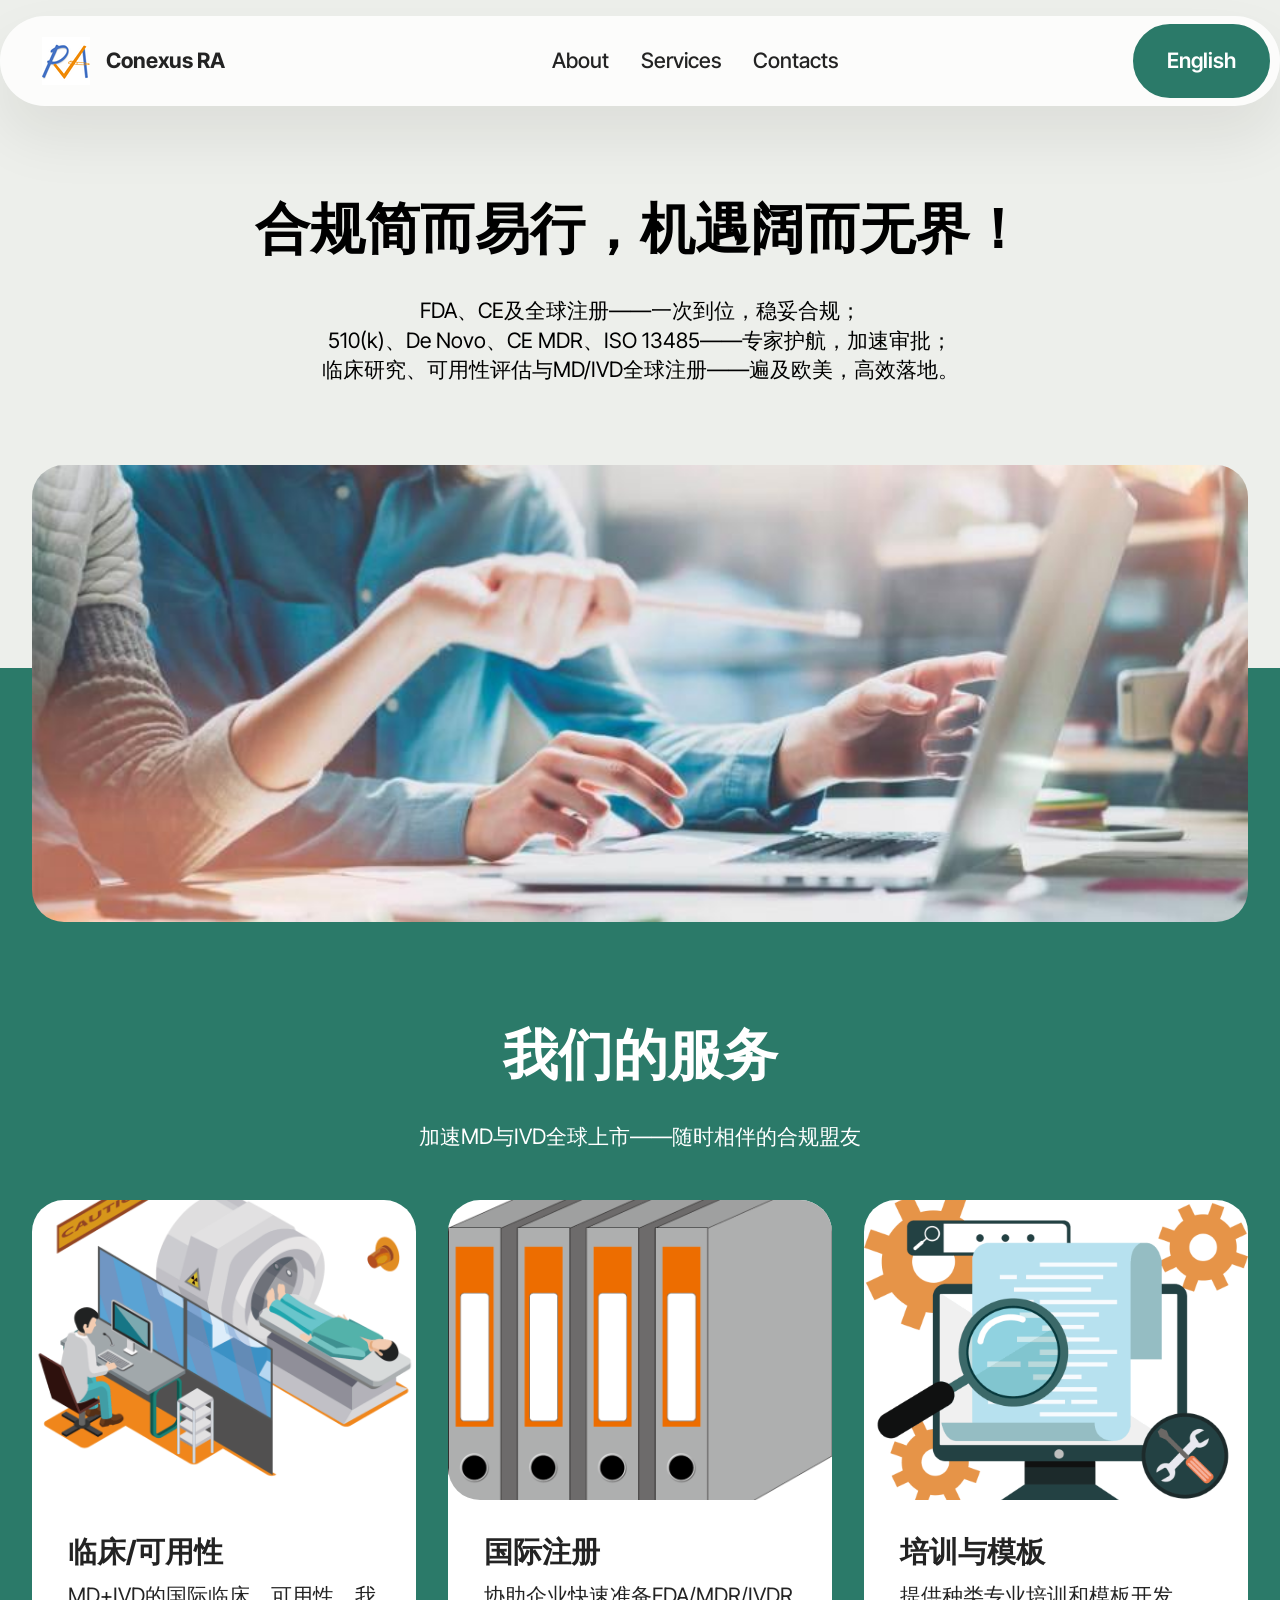
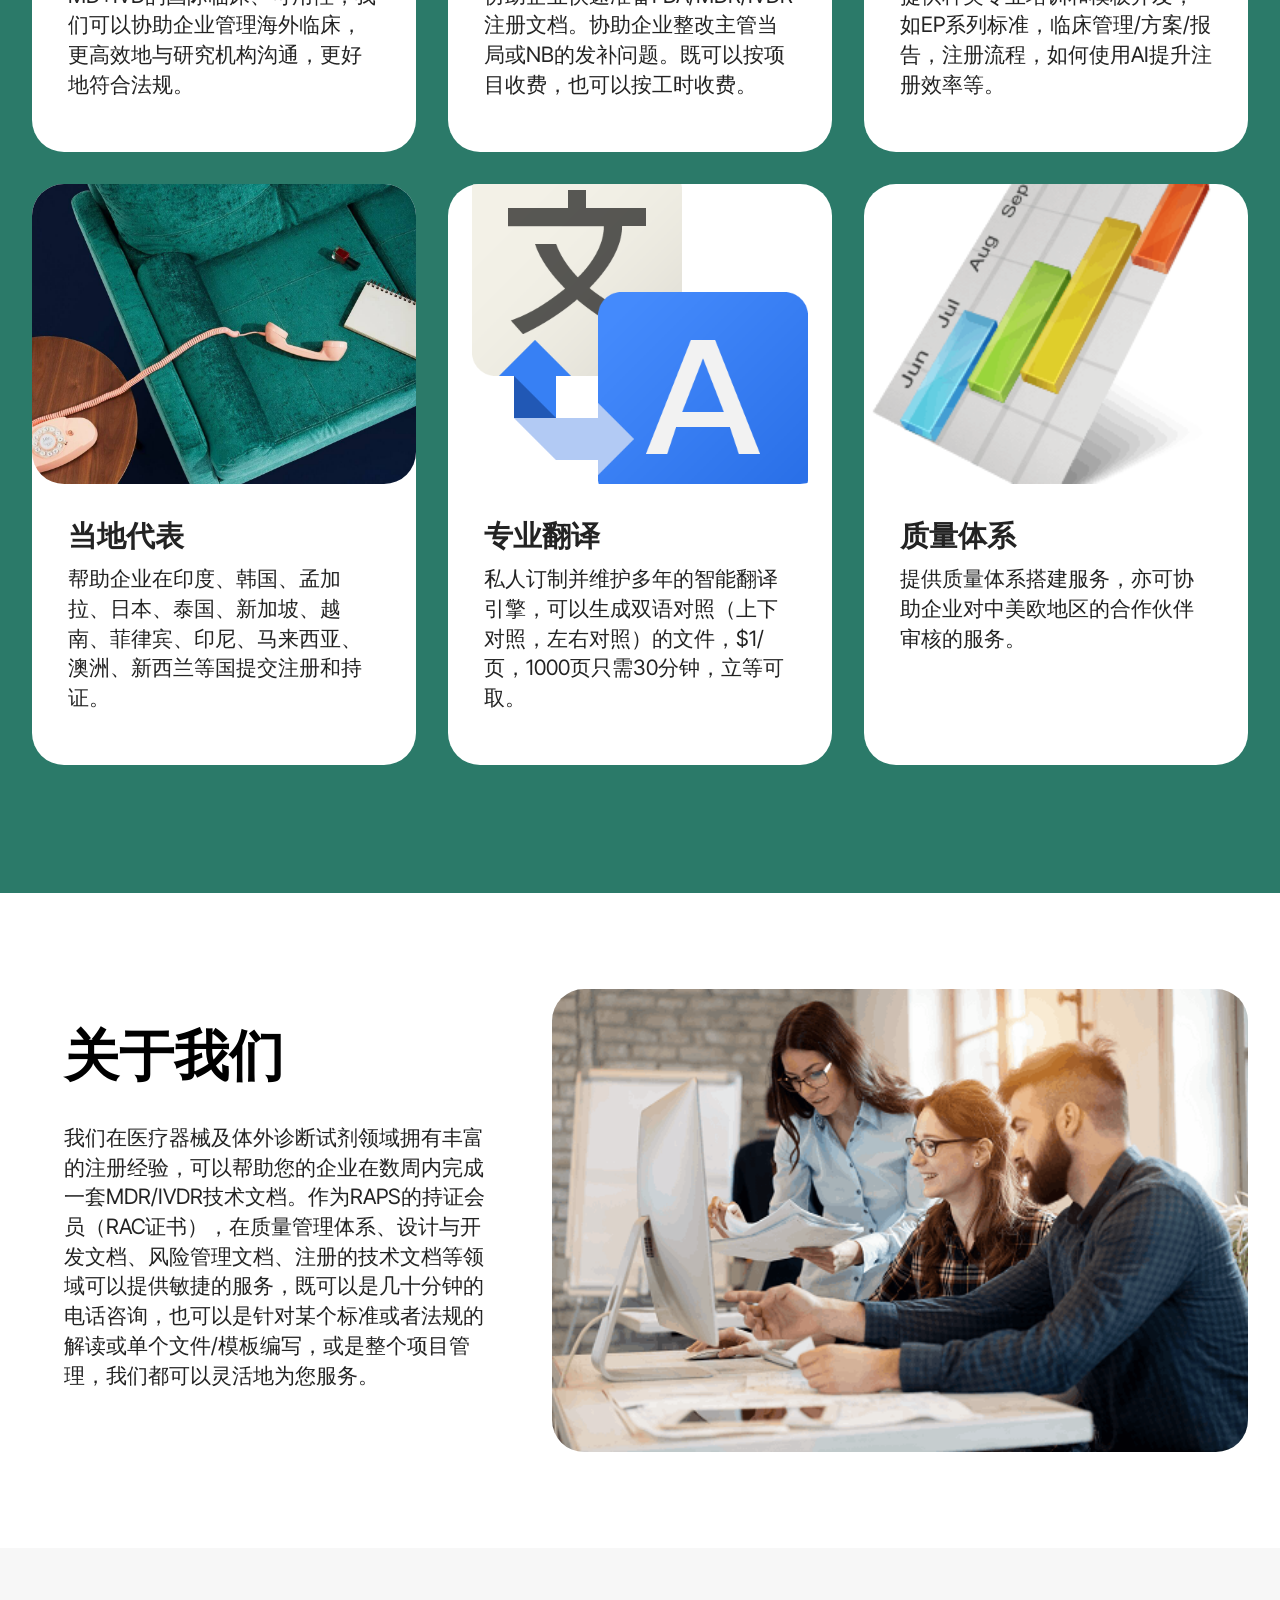
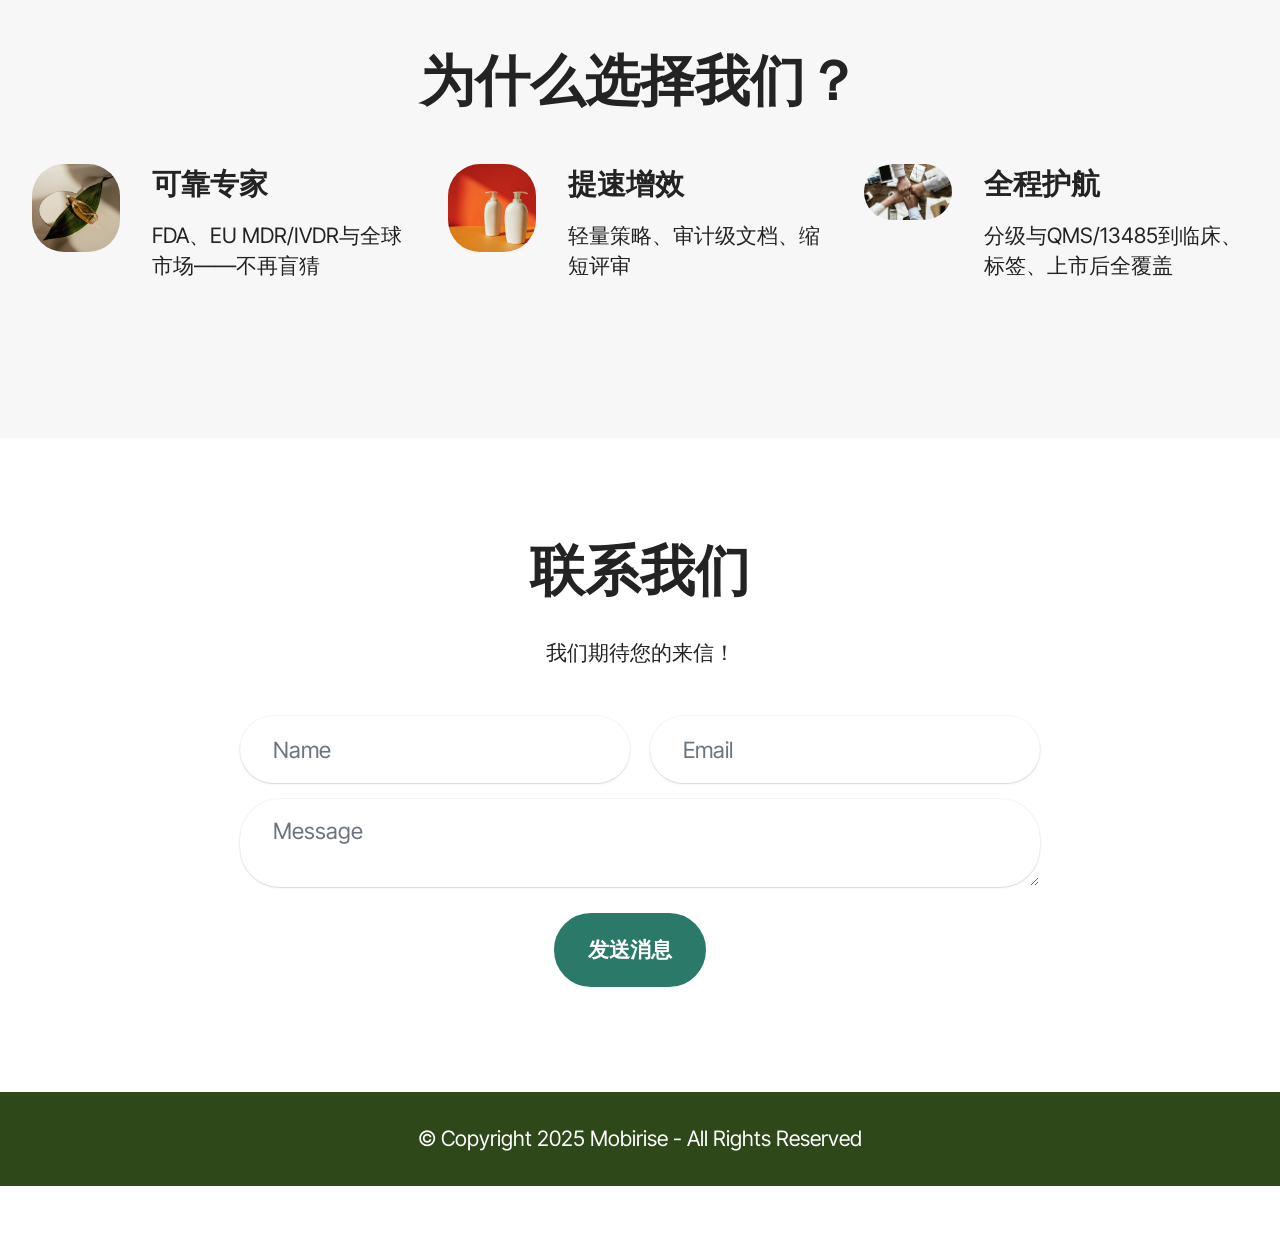
==== commit ba830cc8: "bug fixes" ====
--- a/cn.html
+++ b/cn.html
@@ -18,7 +18,7 @@
   <link rel="stylesheet" href="assets/theme/css/style.css">
   <link rel="preload" href="https://fonts.googleapis.com/css?family=Inter+Tight:100,200,300,400,500,600,700,800,900,100i,200i,300i,400i,500i,600i,700i,800i,900i&display=swap" as="style" onload="this.onload=null;this.rel='stylesheet'">
   <noscript><link rel="stylesheet" href="https://fonts.googleapis.com/css?family=Inter+Tight:100,200,300,400,500,600,700,800,900,100i,200i,300i,400i,500i,600i,700i,800i,900i&display=swap"></noscript>
-  <link rel="preload" as="style" href="assets/mobirise/css/mbr-additional.css?v=S2yAYm"><link rel="stylesheet" href="assets/mobirise/css/mbr-additional.css?v=S2yAYm" type="text/css">
+  <link rel="preload" as="style" href="assets/mobirise/css/mbr-additional.css?v=UZbia0"><link rel="stylesheet" href="assets/mobirise/css/mbr-additional.css?v=UZbia0" type="text/css">
 
   
   
@@ -73,7 +73,7 @@
 	<div class="align-center container">
 		<div class="row justify-content-center">
 			<div class="col-md-12 col-lg-9">
-				<h1 class="mbr-section-title mbr-fonts-style mb-4 display-2"><strong>合规简而易行，机遇阔而无界.</strong></h1>
+				<h1 class="mbr-section-title mbr-fonts-style mb-4 display-2"><strong>合规简而易行，机遇阔而无界！</strong></h1>
 				<p class="mbr-text mbr-fonts-style mb-4 display-7">FDA、CE及全球注册——一次到位，稳妥合规；<br>510(k)、De Novo、CE MDR、ISO 13485——专家护航，加速审批；<br>临床研究、可用性评估与MD/IVD全球注册——遍及欧美，高效落地。<br></p>
 				
 			</div>
@@ -108,7 +108,7 @@
 					<div class="item-content">
 						<h5 class="item-title mbr-fonts-style display-5"><strong>临床/可用性</strong></h5>
 						
-						<p class="mbr-text mbr-fonts-style display-7">MD+IVD的国际临床、可用性，我们可以协助企业管理海外临床，更高效地与研究机构沟通，更好地符合法规！<br></p>
+						<p class="mbr-text mbr-fonts-style display-7">MD+IVD的国际临床、可用性，我们可以协助企业管理海外临床，更高效地与研究机构沟通，更好地符合法规。<br></p>
 						
 					</div>
 
@@ -136,9 +136,9 @@
 						<img src="assets/images/e9a1b9e79bae-512x419.png" alt="Mobirise Website Builder" data-slide-to="2" data-bs-slide-to="2">
 					</div>
 					<div class="item-content">
-						<h5 class="item-title mbr-fonts-style display-5"><strong>专业培训</strong></h5>
-						
-						<p class="mbr-text mbr-fonts-style display-7">提供种类专业培训，如EP系列标准，临床管理，注册流程，如何使用AI提升注册效率等</p>
+						<h5 class="item-title mbr-fonts-style display-5"><strong>培训与模板</strong></h5>
+						
+						<p class="mbr-text mbr-fonts-style display-7">提供种类专业培训和模板开发，如EP系列标准，临床管理/方案/报告，注册流程，如何使用AI提升注册效率等。</p>
 						
 					</div>
 				</div>
@@ -163,7 +163,7 @@
 					<div class="item-content">
 						<h5 class="item-title mbr-fonts-style display-5"><strong>专业翻译</strong></h5>
 						
-						<p class="mbr-text mbr-fonts-style display-7">私人订制并维护多年的智能翻译引擎，可以生成双语对照（上下对照，左右对照）的文件，$1/页，1000页只需30分钟，立等可取！<br>
+						<p class="mbr-text mbr-fonts-style display-7">私人订制并维护多年的智能翻译引擎，可以生成双语对照（上下对照，左右对照）的文件，$1/页，1000页只需30分钟，立等可取。<br>
 						</p>
 						
 					</div>
@@ -200,7 +200,7 @@
 				<div class="text-wrapper align-left">
 					<h1 class="mbr-section-title mbr-fonts-style mb-4 display-2"><strong>关于我们</strong></h1>
 					<p class="mbr-text mbr-fonts-style mb-4 display-7">
-						我们在医疗器械及体外诊断试剂领域拥有丰富的注册经验，可以帮助您的企业在数周内完成一套MDR/IVDR技术文档。作为RAPS的持证会员（RAC证书），在质量管理体系、设计与开发文档、风险管理文档、注册的技术文档等领域可以提供敏捷的服务，既可以是几十分钟的电话咨询，也可以是针对某个标准或者法规的解读或单个文件/模板编写，或是整个项目管理，我们都可以灵活地为您服务.</p>
+						我们在医疗器械及体外诊断试剂领域拥有丰富的注册经验，可以帮助您的企业在数周内完成一套MDR/IVDR技术文档。作为RAPS的持证会员（RAC证书），在质量管理体系、设计与开发文档、风险管理文档、注册的技术文档等领域可以提供敏捷的服务，既可以是几十分钟的电话咨询，也可以是针对某个标准或者法规的解读或单个文件/模板编写，或是整个项目管理，我们都可以灵活地为您服务。</p>
 					
 				</div>
 			</div>
@@ -265,11 +265,11 @@
         <div class="mbr-section-head mb-5">
             <h3 class="mbr-section-title mbr-fonts-style align-center mb-0 display-2">
                 <strong>联系我们</strong></h3>
-            <h4 class="mbr-section-subtitle mbr-fonts-style align-center mb-0 mt-4 display-7">请填写您的问题并发送给我们！</h4>
+            <h4 class="mbr-section-subtitle mbr-fonts-style align-center mb-0 mt-4 display-7">我们期待您的来信！</h4>
         </div>
         <div class="row justify-content-center mt-4">
             <div class="col-lg-8 mx-auto mbr-form" data-form-type="formoid">
-                <form action="https://mobirise.eu/" method="POST" class="mbr-form form-with-styler" data-form-title="Form Name"><input type="hidden" name="email" data-form-email="true" value="sEkERGK/8WFyd9c5wRmdOn5bPqIPpIvydb2T8pPjf3GjPze77czzCr4jIx00/8Mu6dX2eAIKp6oeKfIBiwUOXdV31FcbqRibxCLPDb/v51bJW6oRtlaAP9+T2zyEZivJ">
+                <form action="https://mobirise.eu/" method="POST" class="mbr-form form-with-styler" data-form-title="Form Name"><input type="hidden" name="email" data-form-email="true" value="THA7a7R2mddb48Hy/ahljOMcLfn3840h0dgIRv0Ogbt69e0+IgAIfY4VCvDDM9yUubnAXen8TnVMHf5JqjuSx/7ERGQ5EIKihq7B47+ldiiWUGC8eGDkGqteAS31CuLJ">
                     <div class="row">
                         <div hidden="hidden" data-form-alert="" class="alert alert-success col-12">Thanks for filling out the form!</div>
                         <div hidden="hidden" data-form-alert-danger="" class="alert alert-danger col-12">
@@ -310,7 +310,7 @@
             </div>
         </div>
     </div>
-</section><section class="display-7" style="padding: 0;align-items: center;justify-content: center;flex-wrap: wrap;    align-content: center;display: flex;position: relative;height: 4rem;"><a href="https://mobiri.se/4263127" style="flex: 1 1;height: 4rem;position: absolute;width: 100%;z-index: 1;"><img alt="" style="height: 4rem;" src="[data-uri]"></a><p style="margin: 0;text-align: center;" class="display-7">&#8204;</p><a style="z-index:1" href="https://mobirise.com/builder/ai-website-builder.html">AI Website Builder</a></section><script src="assets/bootstrap/js/bootstrap.bundle.min.js"></script>  <script src="assets/smoothscroll/smooth-scroll.js"></script>  <script src="assets/ytplayer/index.js"></script>  <script src="assets/dropdown/js/navbar-dropdown.js"></script>  <script src="assets/theme/js/script.js"></script>  <script src="assets/formoid/formoid.min.js"></script>  
+</section><section class="display-7" style="padding: 0;align-items: center;justify-content: center;flex-wrap: wrap;    align-content: center;display: flex;position: relative;height: 4rem;"><a href="https://mobiri.se/4263127" style="flex: 1 1;height: 4rem;position: absolute;width: 100%;z-index: 1;"><img alt="" style="height: 4rem;" src="[data-uri]"></a><p style="margin: 0;text-align: center;" class="display-7">&#8204;</p><a style="z-index:1" href="https://mobirise.com/offline-website-builder.html">Offline Website Builder</a></section><script src="assets/bootstrap/js/bootstrap.bundle.min.js"></script>  <script src="assets/smoothscroll/smooth-scroll.js"></script>  <script src="assets/ytplayer/index.js"></script>  <script src="assets/dropdown/js/navbar-dropdown.js"></script>  <script src="assets/theme/js/script.js"></script>  <script src="assets/formoid/formoid.min.js"></script>  
   
   
   <input name="animation" type="hidden">
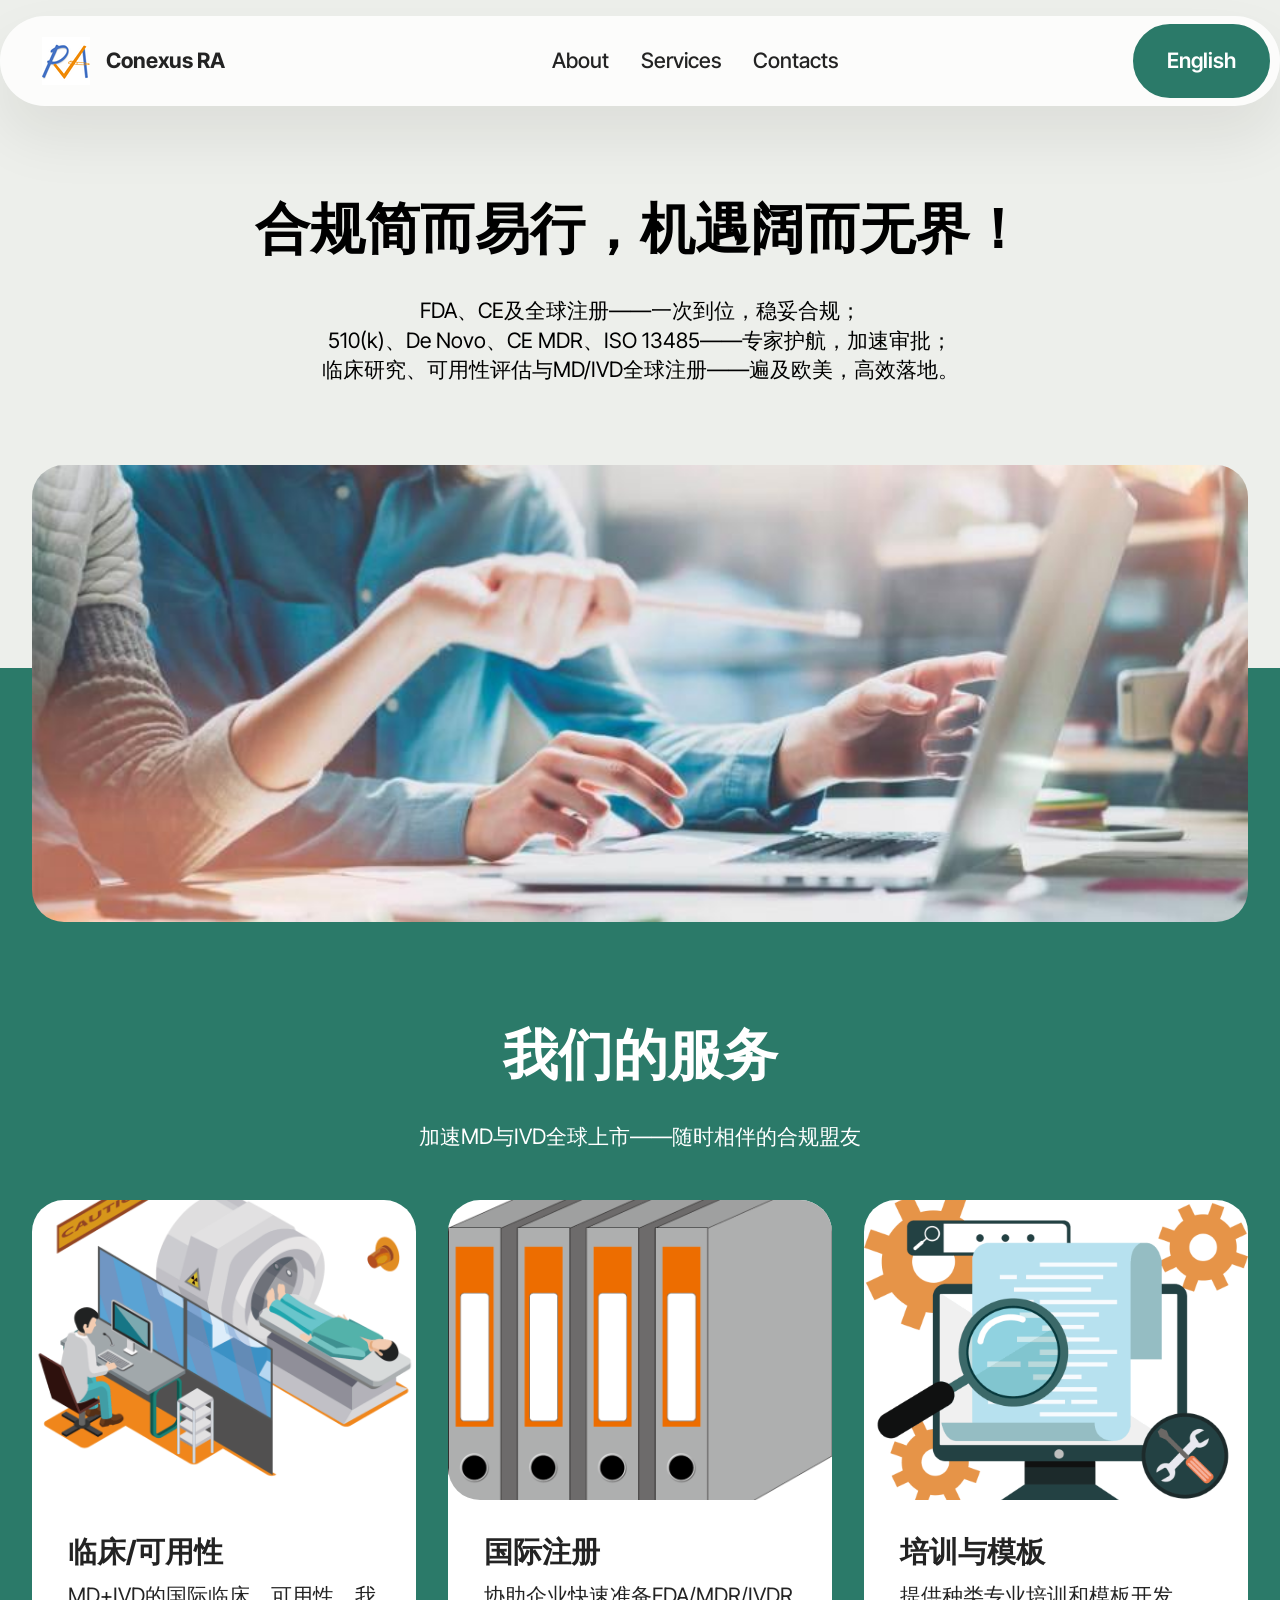
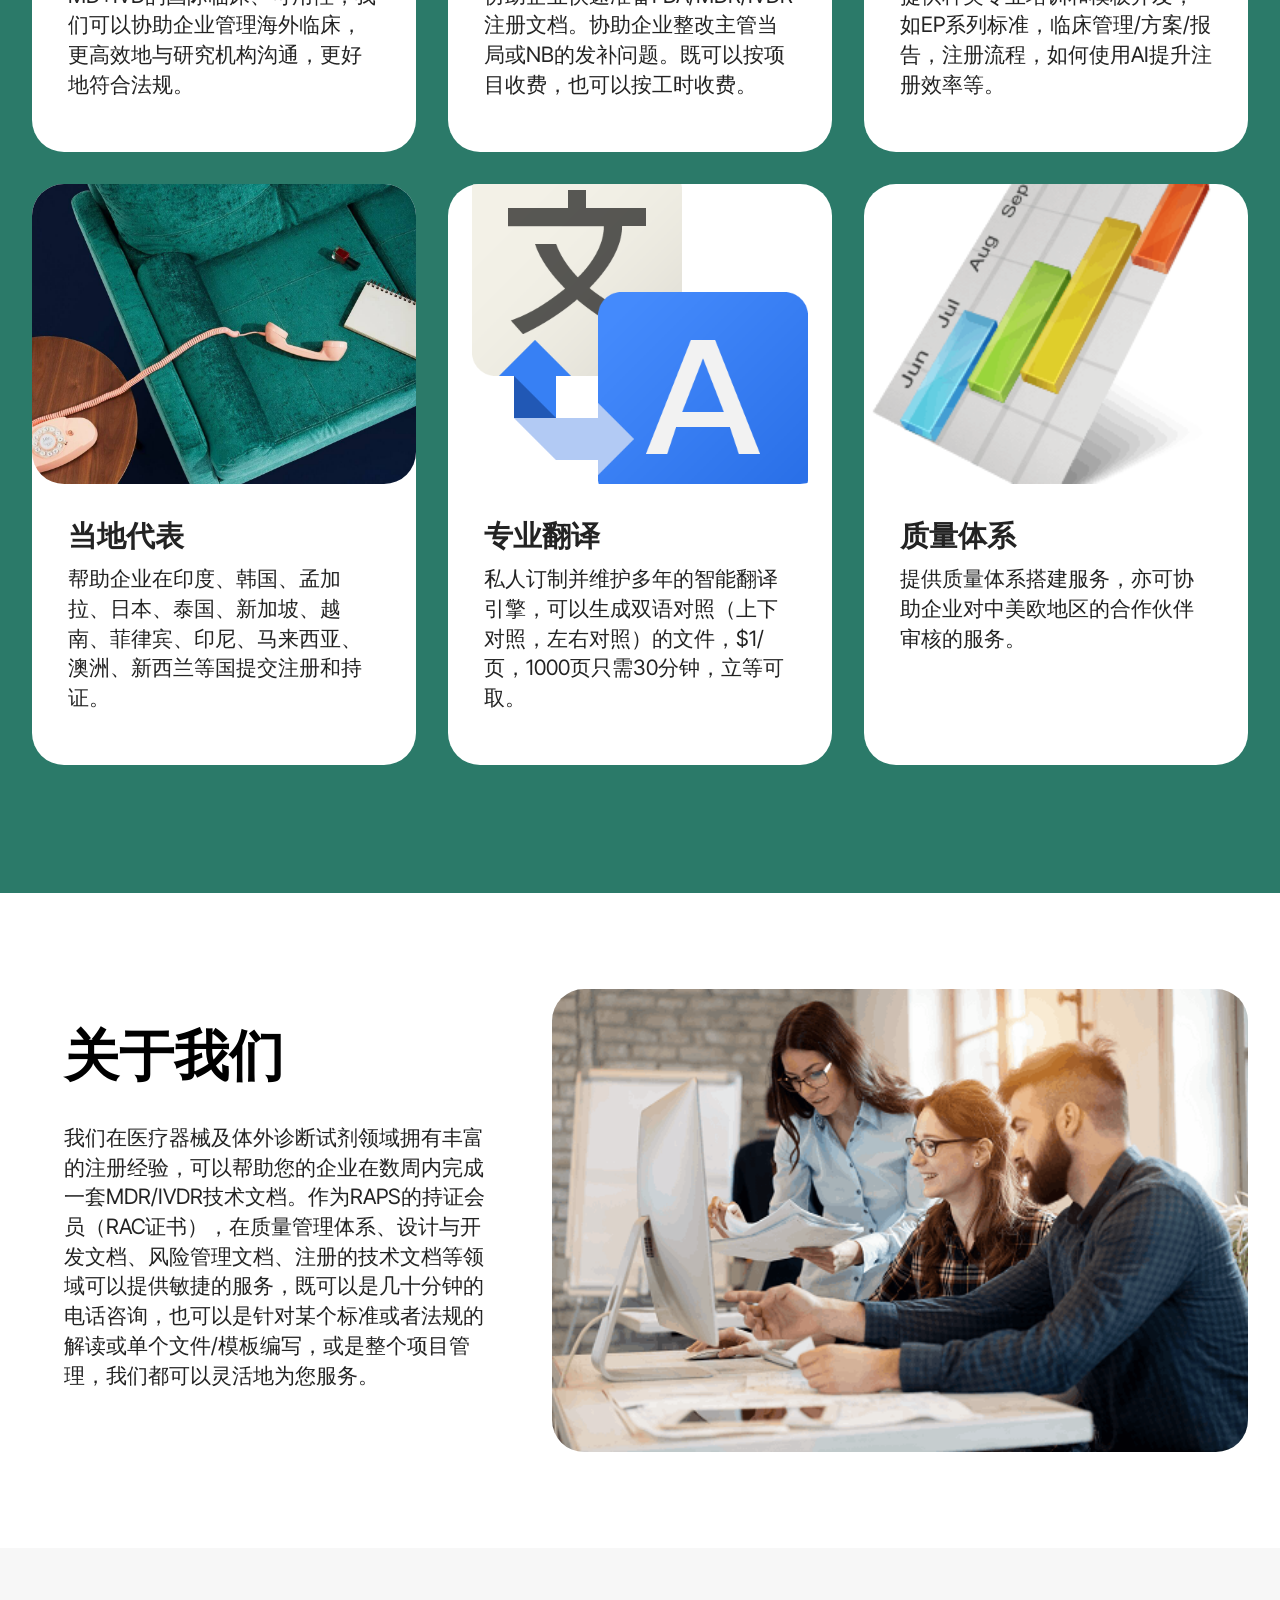
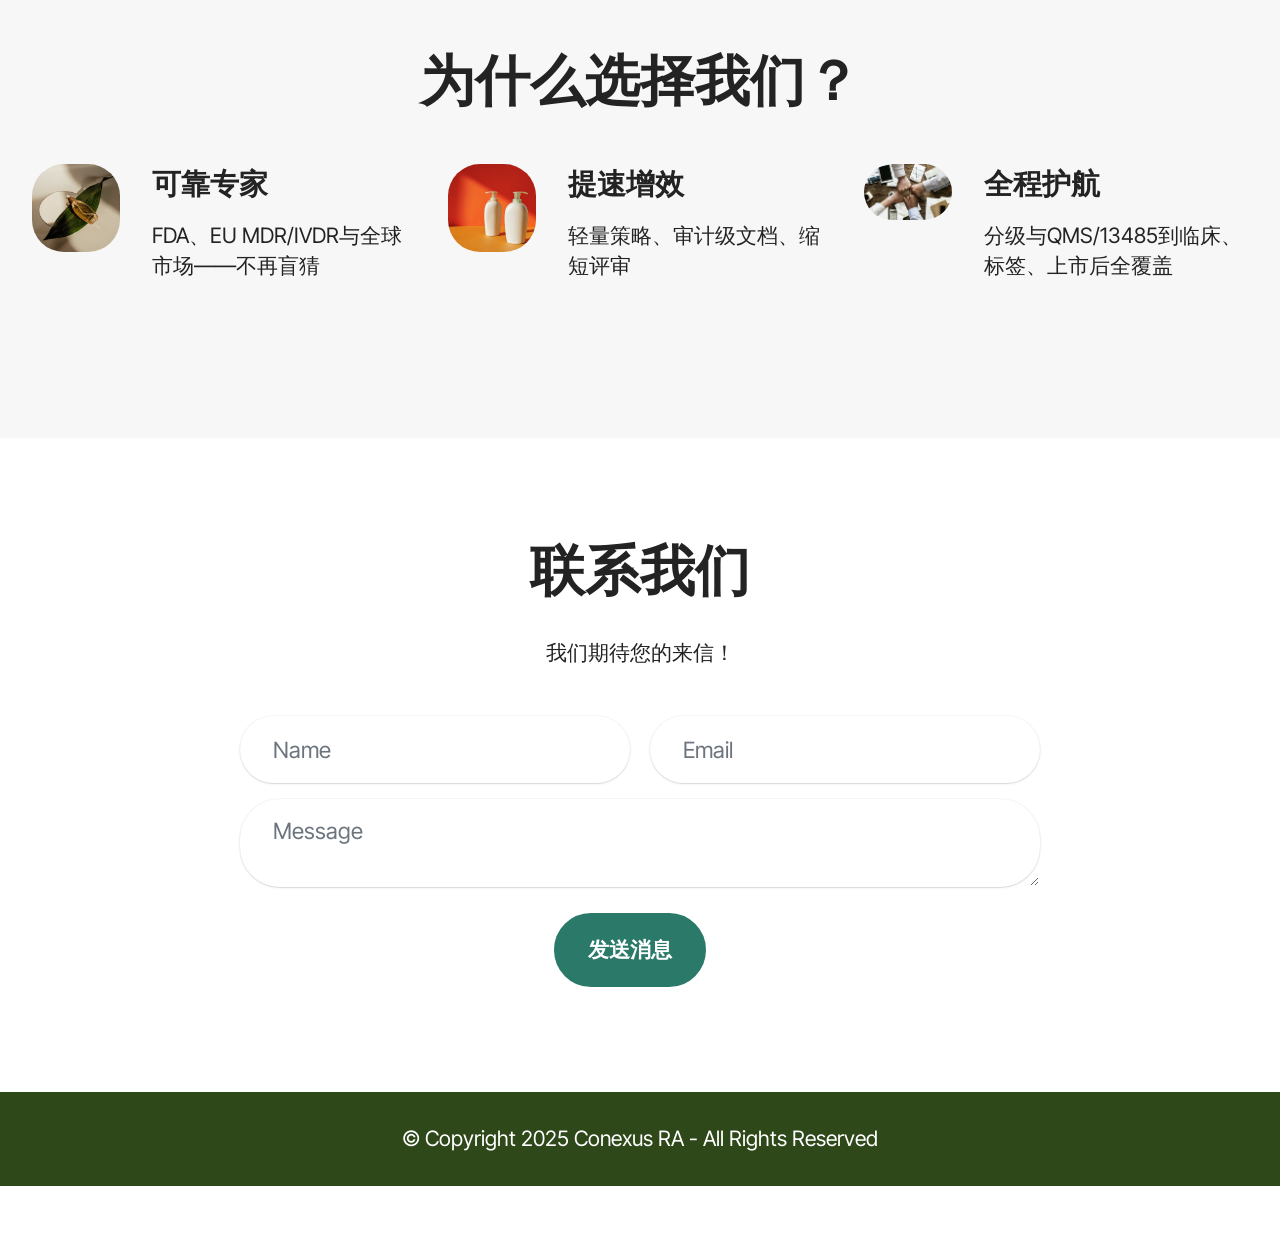
==== commit 81c88bdb: "Description updated" ====
--- a/cn.html
+++ b/cn.html
@@ -18,7 +18,7 @@
   <link rel="stylesheet" href="assets/theme/css/style.css">
   <link rel="preload" href="https://fonts.googleapis.com/css?family=Inter+Tight:100,200,300,400,500,600,700,800,900,100i,200i,300i,400i,500i,600i,700i,800i,900i&display=swap" as="style" onload="this.onload=null;this.rel='stylesheet'">
   <noscript><link rel="stylesheet" href="https://fonts.googleapis.com/css?family=Inter+Tight:100,200,300,400,500,600,700,800,900,100i,200i,300i,400i,500i,600i,700i,800i,900i&display=swap"></noscript>
-  <link rel="preload" as="style" href="assets/mobirise/css/mbr-additional.css?v=UZbia0"><link rel="stylesheet" href="assets/mobirise/css/mbr-additional.css?v=UZbia0" type="text/css">
+  <link rel="preload" as="style" href="assets/mobirise/css/mbr-additional.css?v=3cVbl7"><link rel="stylesheet" href="assets/mobirise/css/mbr-additional.css?v=3cVbl7" type="text/css">
 
   
   
@@ -269,7 +269,7 @@
         </div>
         <div class="row justify-content-center mt-4">
             <div class="col-lg-8 mx-auto mbr-form" data-form-type="formoid">
-                <form action="https://mobirise.eu/" method="POST" class="mbr-form form-with-styler" data-form-title="Form Name"><input type="hidden" name="email" data-form-email="true" value="THA7a7R2mddb48Hy/ahljOMcLfn3840h0dgIRv0Ogbt69e0+IgAIfY4VCvDDM9yUubnAXen8TnVMHf5JqjuSx/7ERGQ5EIKihq7B47+ldiiWUGC8eGDkGqteAS31CuLJ">
+                <form action="https://mobirise.eu/" method="POST" class="mbr-form form-with-styler" data-form-title="Form Name"><input type="hidden" name="email" data-form-email="true" value="Svf+lg0EgmH65TLNTVpOG6JdrAdIvr3XM2nPdMOW/NieMhEtW+gLlKI54RwUPAMFL+LFHhvcQlVjBvh+t/DQy6SCJUg2xEd6ZdtG8xDcdfZjmo4yfBDq4il72xfLjnd/">
                     <div class="row">
                         <div hidden="hidden" data-form-alert="" class="alert alert-success col-12">Thanks for filling out the form!</div>
                         <div hidden="hidden" data-form-alert-danger="" class="alert alert-danger col-12">
@@ -305,12 +305,12 @@
         <div class="media-container-row align-center mbr-white">
             <div class="col-12">
                 <p class="mbr-text mb-0 mbr-fonts-style display-7">
-                    © Copyright 2025 Mobirise - All Rights Reserved
+                    © Copyright 2025 Conexus RA - All Rights Reserved
                 </p>
             </div>
         </div>
     </div>
-</section><section class="display-7" style="padding: 0;align-items: center;justify-content: center;flex-wrap: wrap;    align-content: center;display: flex;position: relative;height: 4rem;"><a href="https://mobiri.se/4263127" style="flex: 1 1;height: 4rem;position: absolute;width: 100%;z-index: 1;"><img alt="" style="height: 4rem;" src="[data-uri]"></a><p style="margin: 0;text-align: center;" class="display-7">&#8204;</p><a style="z-index:1" href="https://mobirise.com/offline-website-builder.html">Offline Website Builder</a></section><script src="assets/bootstrap/js/bootstrap.bundle.min.js"></script>  <script src="assets/smoothscroll/smooth-scroll.js"></script>  <script src="assets/ytplayer/index.js"></script>  <script src="assets/dropdown/js/navbar-dropdown.js"></script>  <script src="assets/theme/js/script.js"></script>  <script src="assets/formoid/formoid.min.js"></script>  
+</section><section class="display-7" style="padding: 0;align-items: center;justify-content: center;flex-wrap: wrap;    align-content: center;display: flex;position: relative;height: 4rem;"><a href="https://mobiri.se/4263127" style="flex: 1 1;height: 4rem;position: absolute;width: 100%;z-index: 1;"><img alt="" style="height: 4rem;" src="[data-uri]"></a><p style="margin: 0;text-align: center;" class="display-7">&#8204;</p><a style="z-index:1" href="https://mobirise.com/builder/no-code-website-builder.html">No Code Website Builder</a></section><script src="assets/bootstrap/js/bootstrap.bundle.min.js"></script>  <script src="assets/smoothscroll/smooth-scroll.js"></script>  <script src="assets/ytplayer/index.js"></script>  <script src="assets/dropdown/js/navbar-dropdown.js"></script>  <script src="assets/theme/js/script.js"></script>  <script src="assets/formoid/formoid.min.js"></script>  
   
   
   <input name="animation" type="hidden">
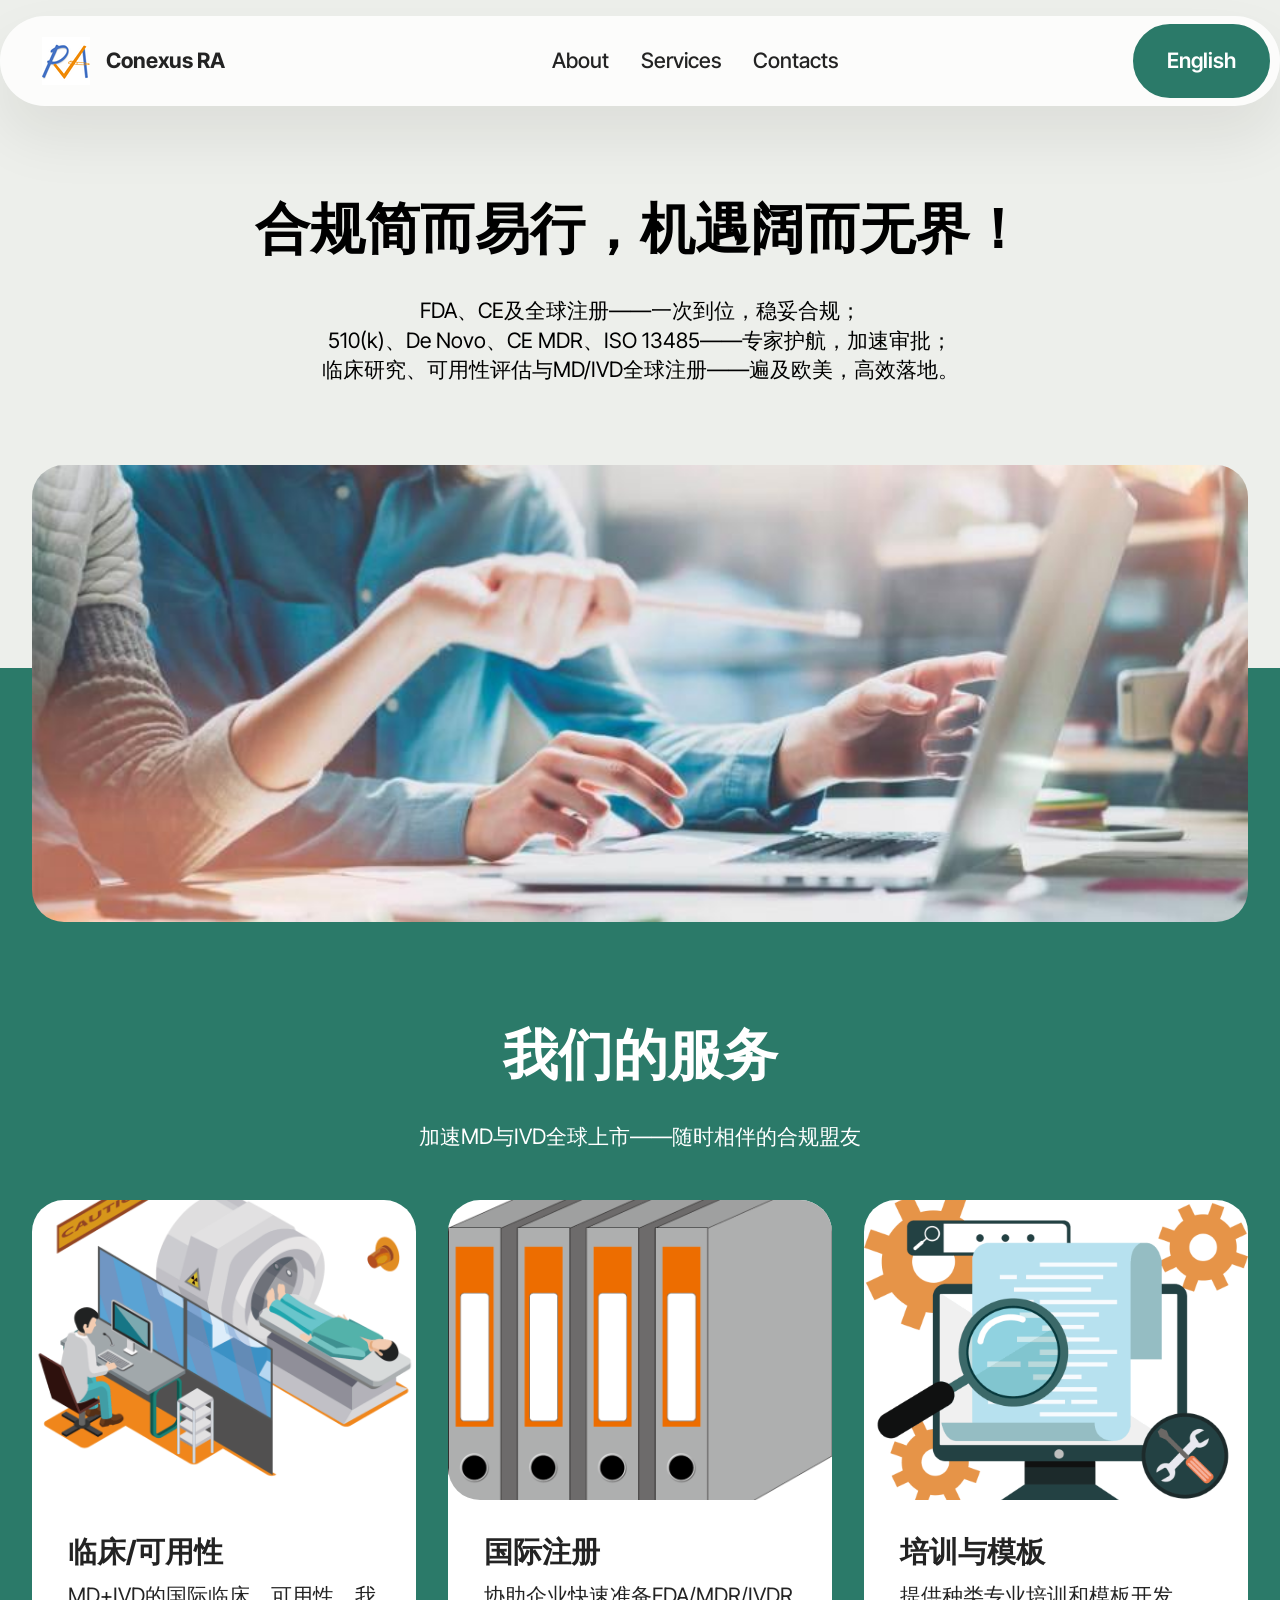
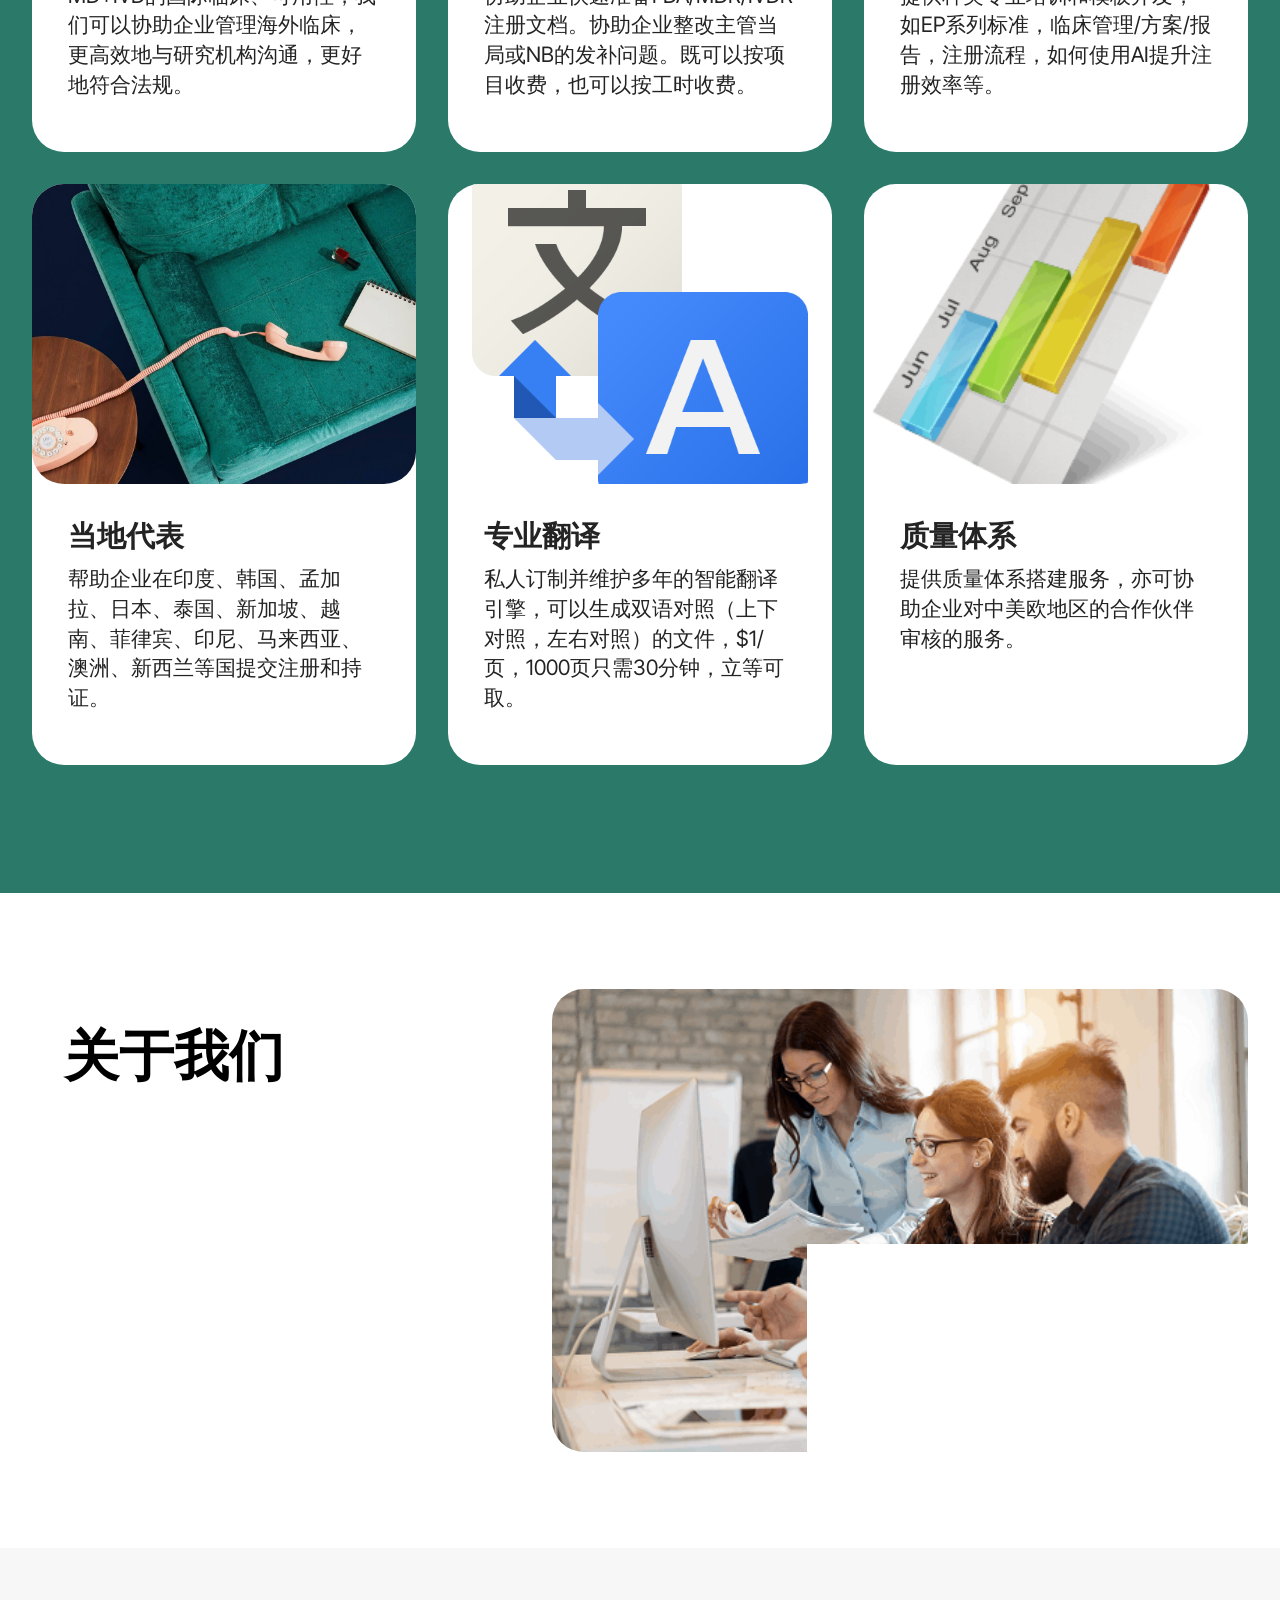
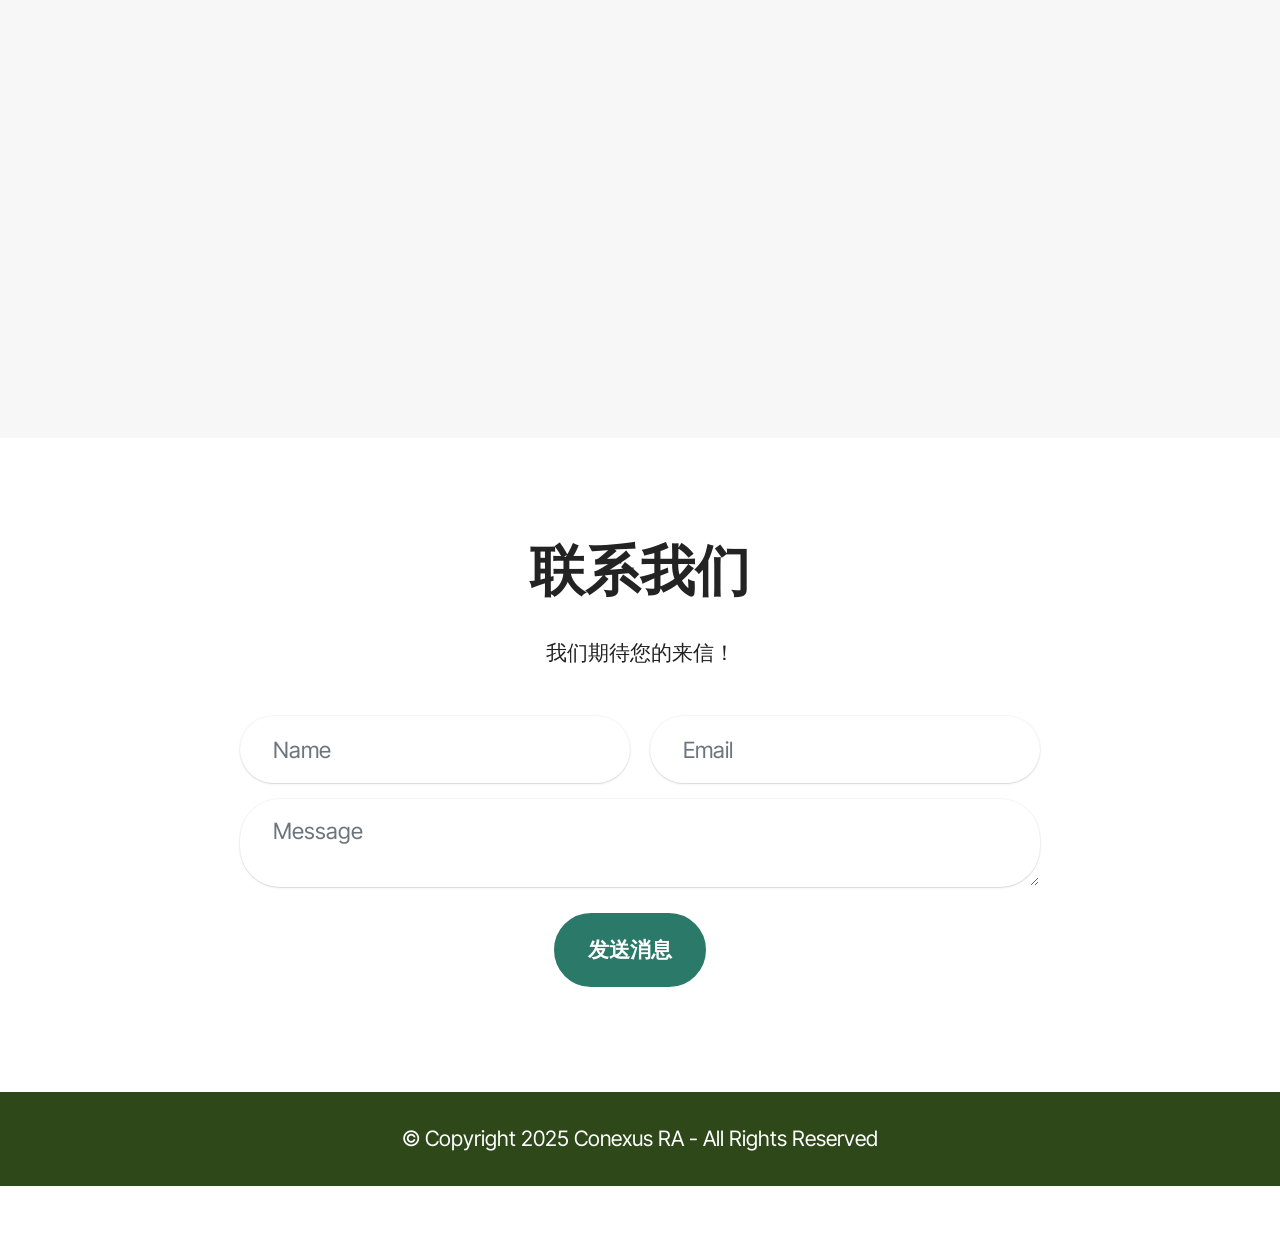
==== commit d2ce38c3: "Updated contact form" ====
--- a/cn.html
+++ b/cn.html
@@ -18,7 +18,7 @@
   <link rel="stylesheet" href="assets/theme/css/style.css">
   <link rel="preload" href="https://fonts.googleapis.com/css?family=Inter+Tight:100,200,300,400,500,600,700,800,900,100i,200i,300i,400i,500i,600i,700i,800i,900i&display=swap" as="style" onload="this.onload=null;this.rel='stylesheet'">
   <noscript><link rel="stylesheet" href="https://fonts.googleapis.com/css?family=Inter+Tight:100,200,300,400,500,600,700,800,900,100i,200i,300i,400i,500i,600i,700i,800i,900i&display=swap"></noscript>
-  <link rel="preload" as="style" href="assets/mobirise/css/mbr-additional.css?v=3cVbl7"><link rel="stylesheet" href="assets/mobirise/css/mbr-additional.css?v=3cVbl7" type="text/css">
+  <link rel="preload" as="style" href="assets/mobirise/css/mbr-additional.css?v=pmzx9n"><link rel="stylesheet" href="assets/mobirise/css/mbr-additional.css?v=pmzx9n" type="text/css">
 
   
   
@@ -33,8 +33,8 @@
 		<div class="container">
 			<div class="navbar-brand">
 				<span class="navbar-logo">
-					<a href="https://mobiri.se">
-						<img src="assets/images/ra.ico" alt="Mobirise Website Builder" style="height: 3rem;">
+					<a href="index.html">
+						<img src="assets/images/ra.ico" alt="" style="height: 3rem;">
 					</a>
 				</span>
 				<span class="navbar-caption-wrap"><a class="navbar-caption text-black display-4" href="https://mobiri.se">Conexus RA</a></span>
@@ -269,7 +269,7 @@
         </div>
         <div class="row justify-content-center mt-4">
             <div class="col-lg-8 mx-auto mbr-form" data-form-type="formoid">
-                <form action="https://mobirise.eu/" method="POST" class="mbr-form form-with-styler" data-form-title="Form Name"><input type="hidden" name="email" data-form-email="true" value="Svf+lg0EgmH65TLNTVpOG6JdrAdIvr3XM2nPdMOW/NieMhEtW+gLlKI54RwUPAMFL+LFHhvcQlVjBvh+t/DQy6SCJUg2xEd6ZdtG8xDcdfZjmo4yfBDq4il72xfLjnd/">
+                <form action="https://mobirise.eu/" method="POST" class="mbr-form form-with-styler" data-form-title="Form Name"><input type="hidden" name="email" data-form-email="true" value="hLXvB59J8nv50Zfnv5H3ycQ5URiniUVev7WcjTLnNQa4o/k5EzjUU6bRyUBHphby64dAGmLUcp4SVuCd1xdy7CeRu+oGfxWpxwlqdClJBq7BU6zwmufJsREC+FSRjbnr">
                     <div class="row">
                         <div hidden="hidden" data-form-alert="" class="alert alert-success col-12">Thanks for filling out the form!</div>
                         <div hidden="hidden" data-form-alert-danger="" class="alert alert-danger col-12">
@@ -310,7 +310,7 @@
             </div>
         </div>
     </div>
-</section><section class="display-7" style="padding: 0;align-items: center;justify-content: center;flex-wrap: wrap;    align-content: center;display: flex;position: relative;height: 4rem;"><a href="https://mobiri.se/4263127" style="flex: 1 1;height: 4rem;position: absolute;width: 100%;z-index: 1;"><img alt="" style="height: 4rem;" src="[data-uri]"></a><p style="margin: 0;text-align: center;" class="display-7">&#8204;</p><a style="z-index:1" href="https://mobirise.com/builder/no-code-website-builder.html">No Code Website Builder</a></section><script src="assets/bootstrap/js/bootstrap.bundle.min.js"></script>  <script src="assets/smoothscroll/smooth-scroll.js"></script>  <script src="assets/ytplayer/index.js"></script>  <script src="assets/dropdown/js/navbar-dropdown.js"></script>  <script src="assets/theme/js/script.js"></script>  <script src="assets/formoid/formoid.min.js"></script>  
+</section><section class="display-7" style="padding: 0;align-items: center;justify-content: center;flex-wrap: wrap;    align-content: center;display: flex;position: relative;height: 4rem;"><a href="https://mobiri.se/4263127" style="flex: 1 1;height: 4rem;position: absolute;width: 100%;z-index: 1;"><img alt="" style="height: 4rem;" src="[data-uri]"></a><p style="margin: 0;text-align: center;" class="display-7">&#8204;</p><a style="z-index:1" href="https://mobirise.com/builder/ai-website-creator.html">AI Website Creator</a></section><script src="assets/bootstrap/js/bootstrap.bundle.min.js"></script>  <script src="assets/smoothscroll/smooth-scroll.js"></script>  <script src="assets/ytplayer/index.js"></script>  <script src="assets/dropdown/js/navbar-dropdown.js"></script>  <script src="assets/theme/js/script.js"></script>  <script src="assets/formoid/formoid.min.js"></script>  
   
   
   <input name="animation" type="hidden">
--- a/assets/mobirise/css/mbr-additional.css
+++ b/assets/mobirise/css/mbr-additional.css
@@ -1516,26 +1516,84 @@
 .cid-tLek7gQhG7 .card-text {
   color: #232323;
 }
-.cid-tJS9pBcTSa {
-  padding-top: 6rem;
-  padding-bottom: 6rem;
-  background-color: #ffffff;
-}
-.cid-tJS9pBcTSa .mbr-overlay {
-  background-color: #ffffff;
-  opacity: 0.4;
-}
-.cid-tJS9pBcTSa form .mbr-section-btn {
+.cid-uZHikcIdVa {
+  padding-top: 5rem;
+  padding-bottom: 5rem;
+  background: #edefeb;
+}
+.cid-uZHikcIdVa .mbr-fallback-image.disabled {
+  display: none;
+}
+.cid-uZHikcIdVa .mbr-fallback-image {
+  display: block;
+  background-size: cover;
+  background-position: center center;
+  width: 100%;
+  height: 100%;
+  position: absolute;
+  top: 0;
+}
+@media (max-width: 992px) {
+  .cid-uZHikcIdVa .row .map-wrapper {
+    margin-top: 2rem;
+  }
+}
+@media (max-width: 767px) {
+  .cid-uZHikcIdVa .row .map-wrapper {
+    margin-top: 1rem;
+  }
+}
+.cid-uZHikcIdVa .google-map {
+  height: 100%;
+  position: relative;
+}
+.cid-uZHikcIdVa .google-map iframe {
+  height: 100%;
+  width: 100%;
+}
+@media (max-width: 992px) {
+  .cid-uZHikcIdVa .google-map iframe {
+    min-height: 350px;
+  }
+}
+.cid-uZHikcIdVa .google-map [data-state-details] {
+  color: #6b6763;
+  height: 1.5em;
+  margin-top: -0.75em;
+  padding-left: 1.25rem;
+  padding-right: 1.25rem;
+  position: absolute;
   text-align: center;
+  top: 50%;
   width: 100%;
 }
-.cid-tJS9pBcTSa form .mbr-section-btn .btn {
-  display: inline-flex;
-}
-@media (max-width: 991px) {
-  .cid-tJS9pBcTSa form .mbr-section-btn .btn {
-    width: 100%;
-  }
+.cid-uZHikcIdVa .google-map[data-state] {
+  background: #e9e5dc;
+}
+.cid-uZHikcIdVa .google-map[data-state="loading"] [data-state-details] {
+  display: none;
+}
+.cid-uZHikcIdVa .card-wrapper {
+  padding: 2.25rem;
+  background: #ffffff;
+}
+@media (min-width: 992px) and (max-width: 1200px) {
+  .cid-uZHikcIdVa .card-wrapper {
+    padding: 1.5rem;
+  }
+}
+@media (max-width: 767px) {
+  .cid-uZHikcIdVa .card-wrapper {
+    padding: 2rem 1.5rem;
+  }
+}
+.cid-uZHikcIdVa ul {
+  list-style-type: none;
+  padding: 0;
+  margin: 0;
+}
+.cid-uZHikcIdVa .content-head {
+  max-width: 800px;
 }
 .cid-uZvX0eN5pg {
   padding-top: 2rem;
--- a/assets/mobirise/css/mbr-additional.css
+++ b/assets/mobirise/css/mbr-additional.css
@@ -1516,26 +1516,84 @@
 .cid-tLek7gQhG7 .card-text {
   color: #232323;
 }
-.cid-tJS9pBcTSa {
-  padding-top: 6rem;
-  padding-bottom: 6rem;
-  background-color: #ffffff;
-}
-.cid-tJS9pBcTSa .mbr-overlay {
-  background-color: #ffffff;
-  opacity: 0.4;
-}
-.cid-tJS9pBcTSa form .mbr-section-btn {
+.cid-uZHikcIdVa {
+  padding-top: 5rem;
+  padding-bottom: 5rem;
+  background: #edefeb;
+}
+.cid-uZHikcIdVa .mbr-fallback-image.disabled {
+  display: none;
+}
+.cid-uZHikcIdVa .mbr-fallback-image {
+  display: block;
+  background-size: cover;
+  background-position: center center;
+  width: 100%;
+  height: 100%;
+  position: absolute;
+  top: 0;
+}
+@media (max-width: 992px) {
+  .cid-uZHikcIdVa .row .map-wrapper {
+    margin-top: 2rem;
+  }
+}
+@media (max-width: 767px) {
+  .cid-uZHikcIdVa .row .map-wrapper {
+    margin-top: 1rem;
+  }
+}
+.cid-uZHikcIdVa .google-map {
+  height: 100%;
+  position: relative;
+}
+.cid-uZHikcIdVa .google-map iframe {
+  height: 100%;
+  width: 100%;
+}
+@media (max-width: 992px) {
+  .cid-uZHikcIdVa .google-map iframe {
+    min-height: 350px;
+  }
+}
+.cid-uZHikcIdVa .google-map [data-state-details] {
+  color: #6b6763;
+  height: 1.5em;
+  margin-top: -0.75em;
+  padding-left: 1.25rem;
+  padding-right: 1.25rem;
+  position: absolute;
   text-align: center;
+  top: 50%;
   width: 100%;
 }
-.cid-tJS9pBcTSa form .mbr-section-btn .btn {
-  display: inline-flex;
-}
-@media (max-width: 991px) {
-  .cid-tJS9pBcTSa form .mbr-section-btn .btn {
-    width: 100%;
-  }
+.cid-uZHikcIdVa .google-map[data-state] {
+  background: #e9e5dc;
+}
+.cid-uZHikcIdVa .google-map[data-state="loading"] [data-state-details] {
+  display: none;
+}
+.cid-uZHikcIdVa .card-wrapper {
+  padding: 2.25rem;
+  background: #ffffff;
+}
+@media (min-width: 992px) and (max-width: 1200px) {
+  .cid-uZHikcIdVa .card-wrapper {
+    padding: 1.5rem;
+  }
+}
+@media (max-width: 767px) {
+  .cid-uZHikcIdVa .card-wrapper {
+    padding: 2rem 1.5rem;
+  }
+}
+.cid-uZHikcIdVa ul {
+  list-style-type: none;
+  padding: 0;
+  margin: 0;
+}
+.cid-uZHikcIdVa .content-head {
+  max-width: 800px;
 }
 .cid-uZvX0eN5pg {
   padding-top: 2rem;
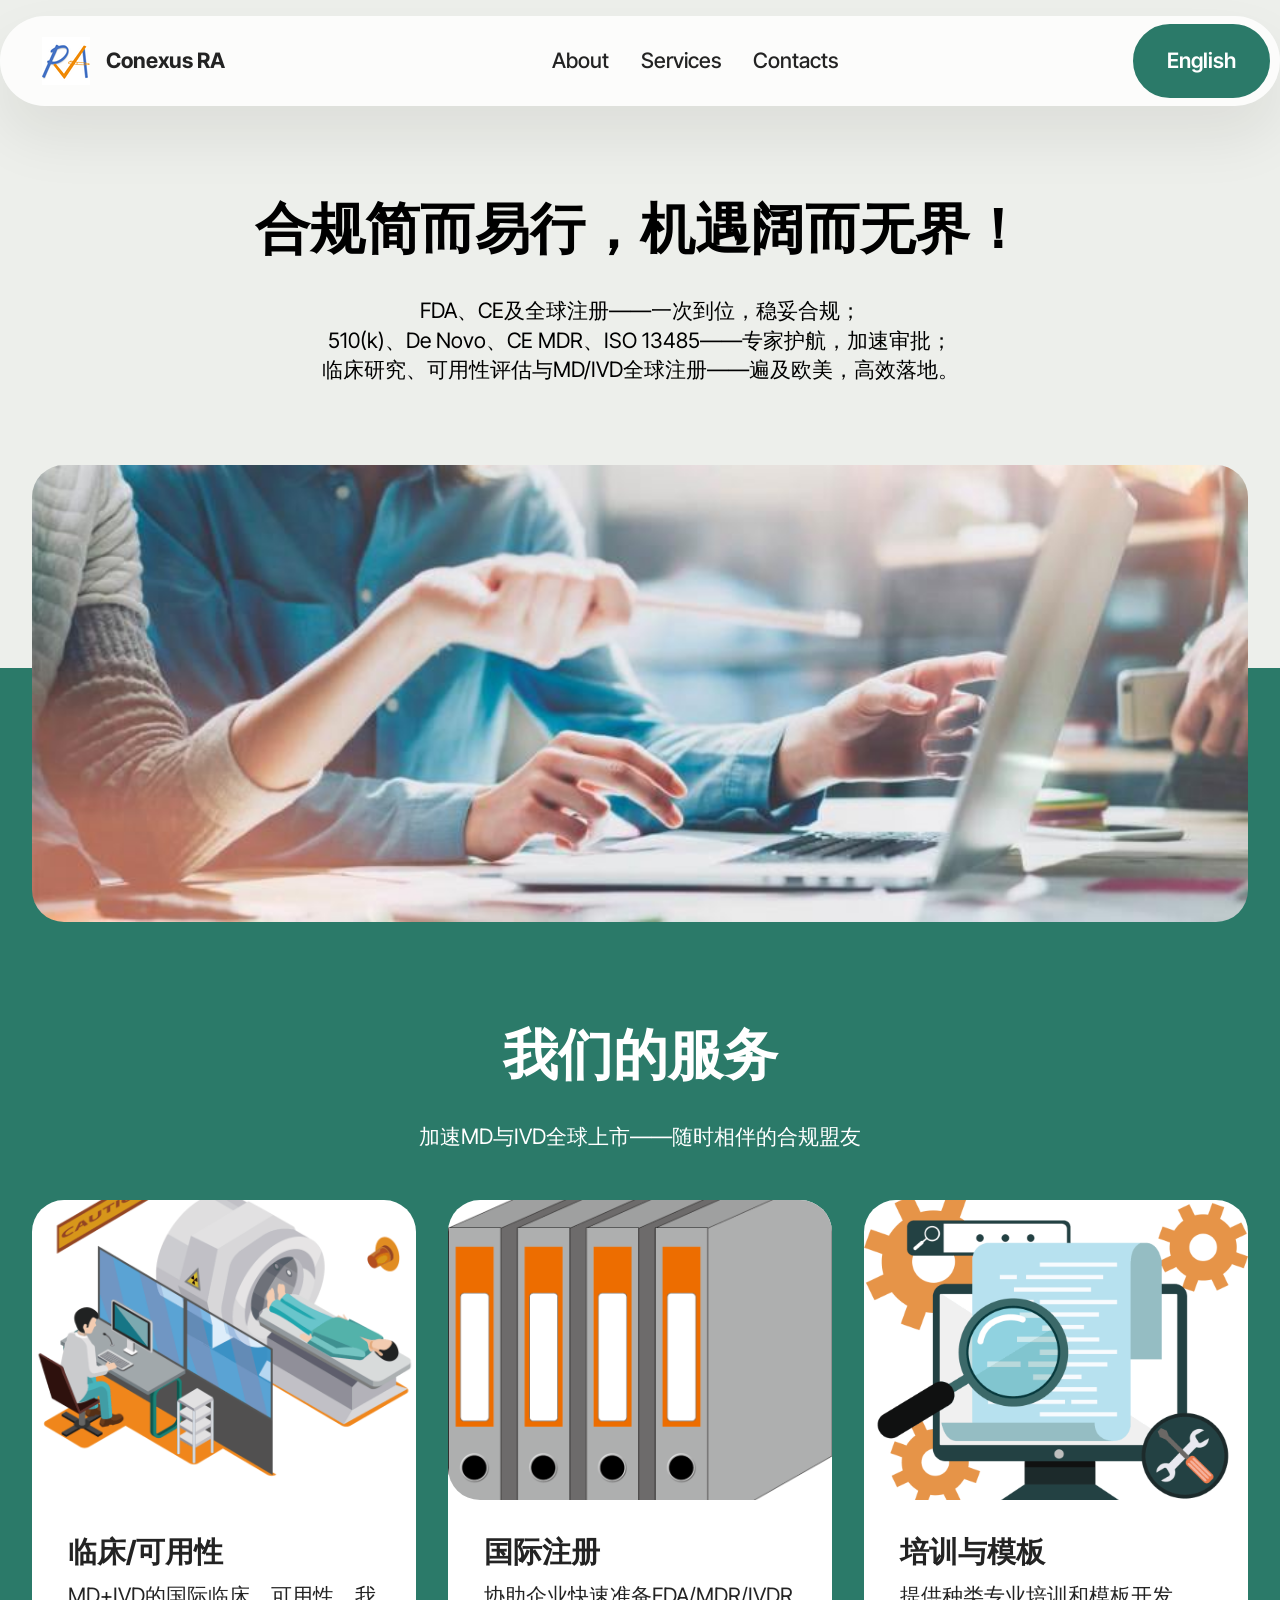
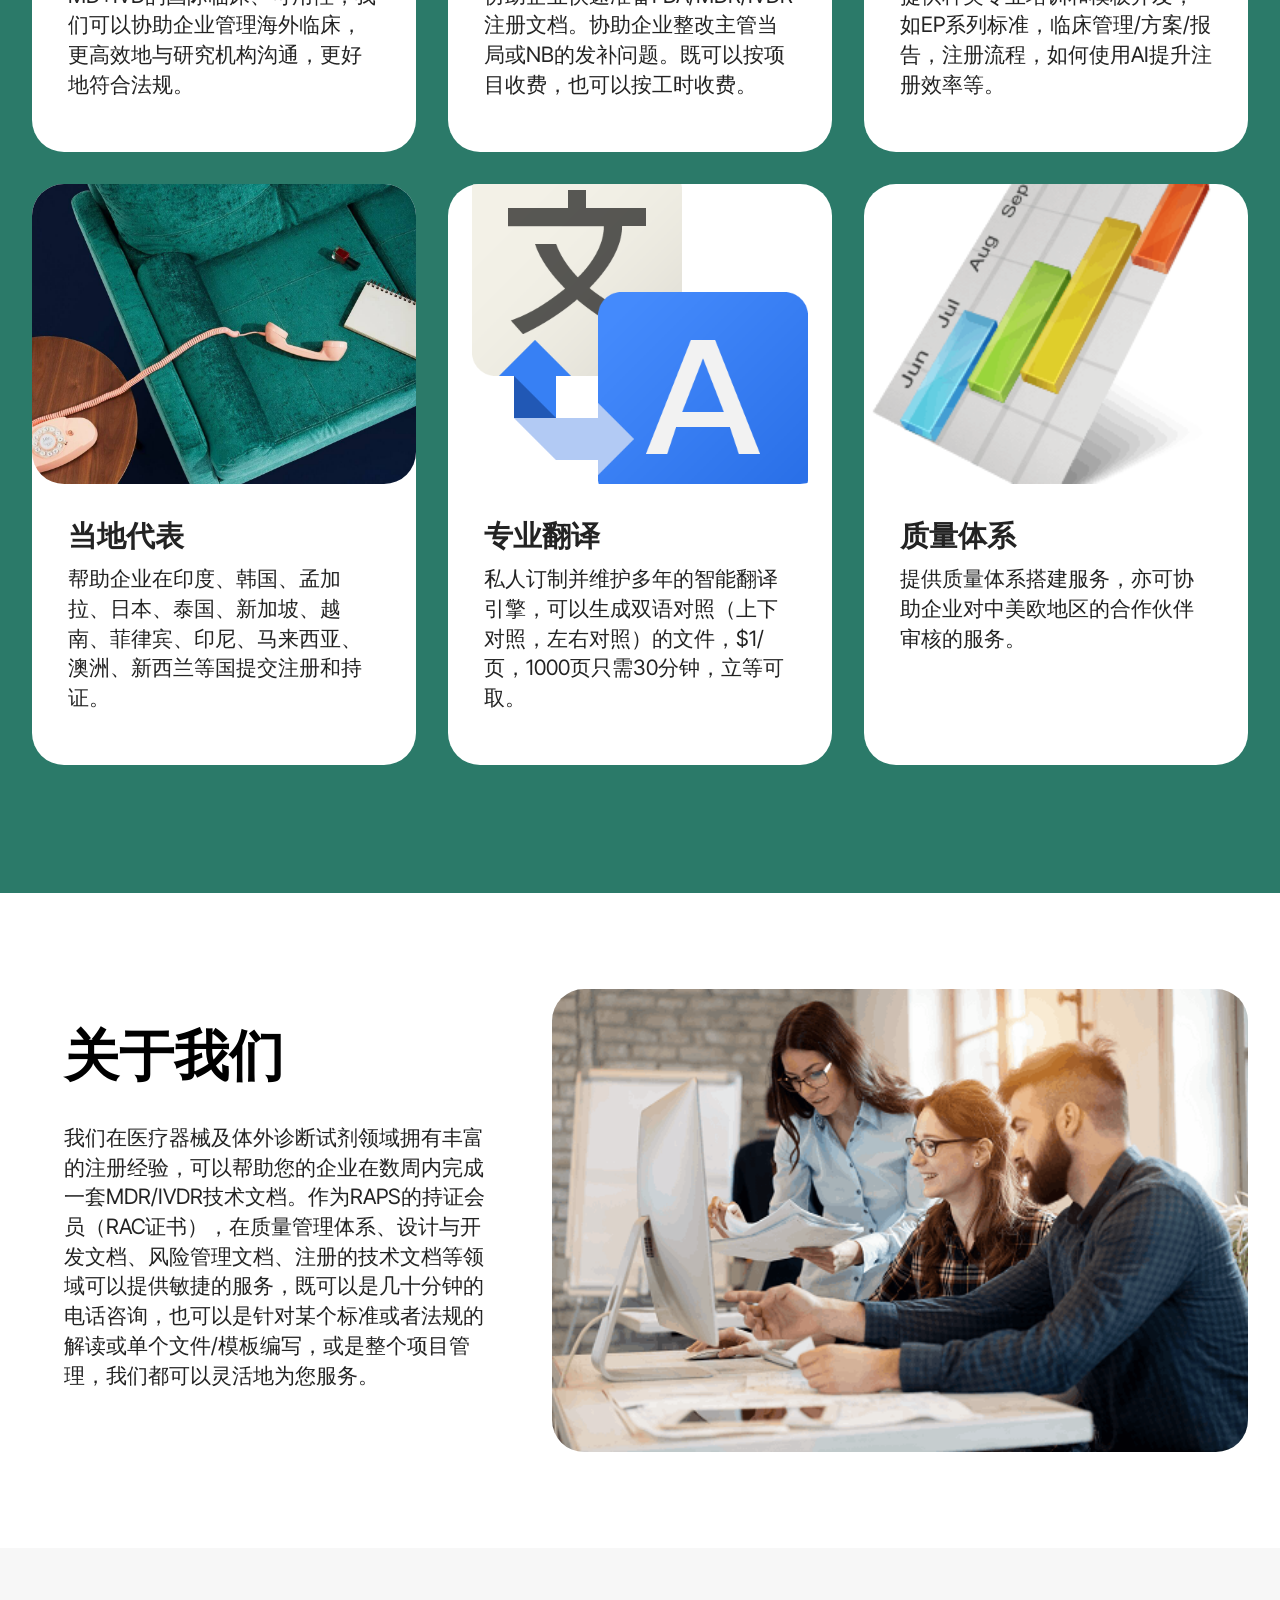
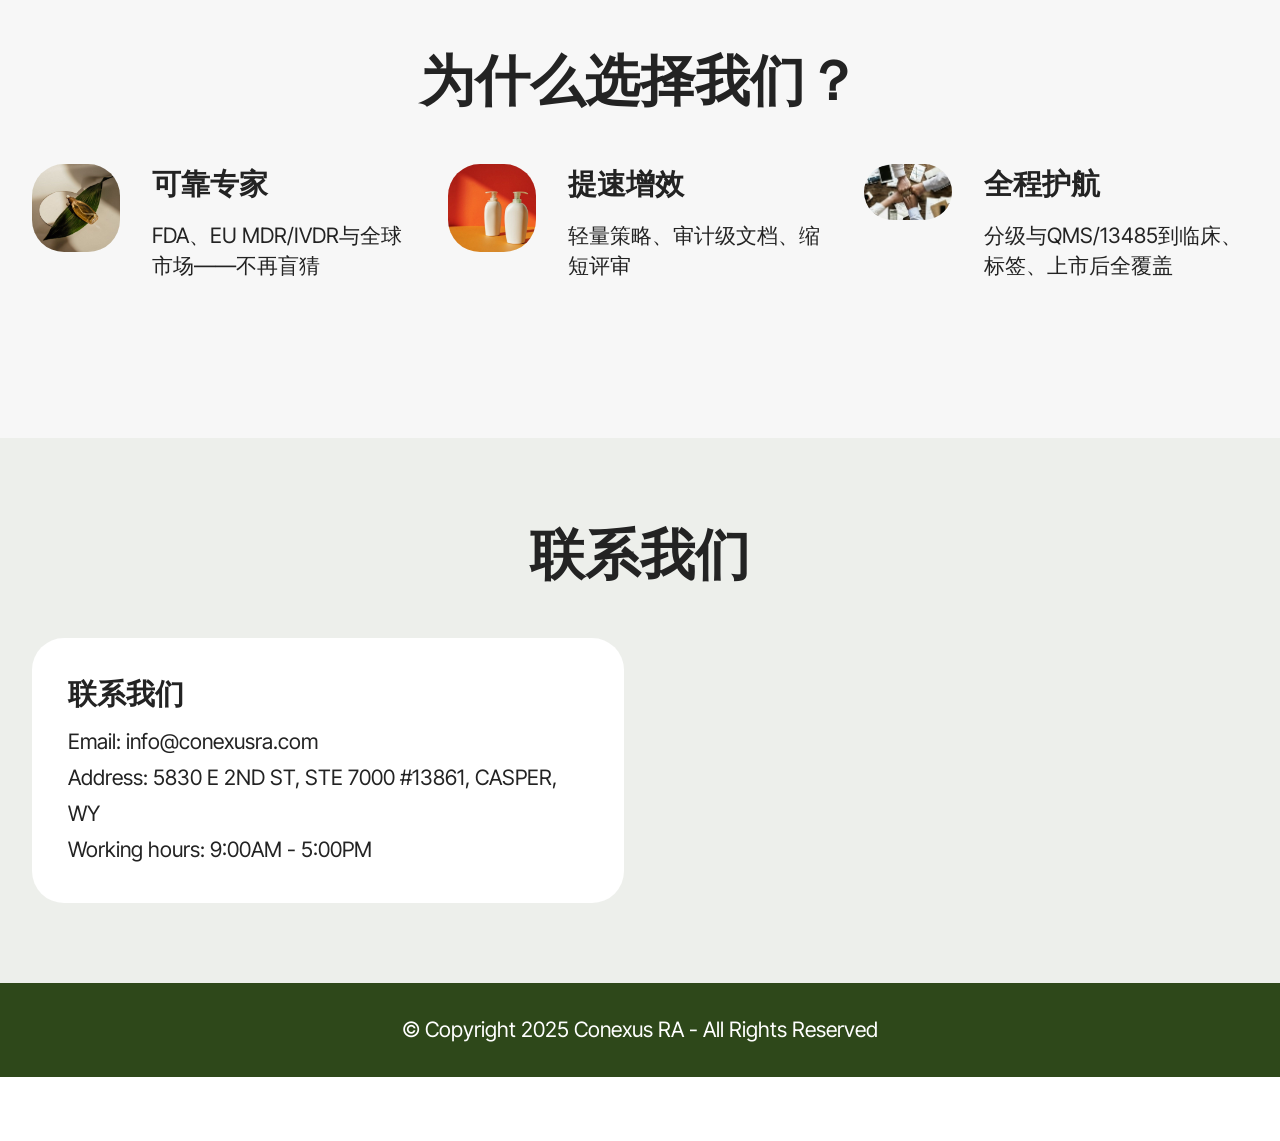
==== commit 4df5e4f2: "updated address in contact form" ====
--- a/cn.html
+++ b/cn.html
@@ -18,7 +18,7 @@
   <link rel="stylesheet" href="assets/theme/css/style.css">
   <link rel="preload" href="https://fonts.googleapis.com/css?family=Inter+Tight:100,200,300,400,500,600,700,800,900,100i,200i,300i,400i,500i,600i,700i,800i,900i&display=swap" as="style" onload="this.onload=null;this.rel='stylesheet'">
   <noscript><link rel="stylesheet" href="https://fonts.googleapis.com/css?family=Inter+Tight:100,200,300,400,500,600,700,800,900,100i,200i,300i,400i,500i,600i,700i,800i,900i&display=swap"></noscript>
-  <link rel="preload" as="style" href="assets/mobirise/css/mbr-additional.css?v=pmzx9n"><link rel="stylesheet" href="assets/mobirise/css/mbr-additional.css?v=pmzx9n" type="text/css">
+  <link rel="preload" as="style" href="assets/mobirise/css/mbr-additional.css?v=JFJ8Yp"><link rel="stylesheet" href="assets/mobirise/css/mbr-additional.css?v=JFJ8Yp" type="text/css">
 
   
   
@@ -258,38 +258,37 @@
 	</div>
 </section>
 
-<section data-bs-version="5.1" class="form5 cid-uZvXyMYGA3" id="form02-26">
+<section data-bs-version="5.1" class="contacts02 map1 cid-uZHjt4Qoos" id="contacts02-2h">
+
     
+
     
     <div class="container">
-        <div class="mbr-section-head mb-5">
-            <h3 class="mbr-section-title mbr-fonts-style align-center mb-0 display-2">
-                <strong>联系我们</strong></h3>
-            <h4 class="mbr-section-subtitle mbr-fonts-style align-center mb-0 mt-4 display-7">我们期待您的来信！</h4>
+        <div class="row justify-content-center">
+            <div class="col-12 content-head">
+                <div class="mbr-section-head mb-5">
+                    <h3 class="mbr-section-title mbr-fonts-style align-center mb-0 display-2">
+                        <strong>联系我们</strong></h3>
+                    
+                </div>
+            </div>
         </div>
-        <div class="row justify-content-center mt-4">
-            <div class="col-lg-8 mx-auto mbr-form" data-form-type="formoid">
-                <form action="https://mobirise.eu/" method="POST" class="mbr-form form-with-styler" data-form-title="Form Name"><input type="hidden" name="email" data-form-email="true" value="hLXvB59J8nv50Zfnv5H3ycQ5URiniUVev7WcjTLnNQa4o/k5EzjUU6bRyUBHphby64dAGmLUcp4SVuCd1xdy7CeRu+oGfxWpxwlqdClJBq7BU6zwmufJsREC+FSRjbnr">
-                    <div class="row">
-                        <div hidden="hidden" data-form-alert="" class="alert alert-success col-12">Thanks for filling out the form!</div>
-                        <div hidden="hidden" data-form-alert-danger="" class="alert alert-danger col-12">
-                            Oops...! some problem!
-                        </div>
+        <div class="row justify-content-center">
+            <div class="card col-12 col-md-12 col-lg-6">
+                <div class="card-wrapper">
+                    <div class="text-wrapper">
+                        <h5 class="cardTitle mbr-fonts-style mb-2 display-5">
+                            <strong>联系我们</strong></h5>
+                        <ul class="list mbr-fonts-style display-7">
+                            <li class="mbr-text item-wrap">Email: info@conexusra.com
+</li><li class="mbr-text item-wrap">Address: 5830 E 2ND ST, STE 7000 #13861, CASPER, WY
+</li><li class="mbr-text item-wrap">Working hours: 9:00AM - 5:00PM</li>
+                        </ul>
                     </div>
-                    <div class="dragArea row">
-                        <div class="col-md col-sm-12 form-group mb-3" data-for="name">
-                            <input type="text" name="name" placeholder="Name" data-form-field="name" class="form-control" value="" id="name-form02-26">
-                        </div>
-                        <div class="col-md col-sm-12 form-group mb-3" data-for="email">
-                            <input type="email" name="email" placeholder="Email" data-form-field="email" class="form-control" value="" id="email-form02-26">
-                        </div>
-                        
-                        <div class="col-12 form-group mb-3" data-for="textarea">
-                            <textarea name="textarea" placeholder="Message" data-form-field="textarea" class="form-control" id="textarea-form02-26"></textarea>
-                        </div>
-                        <div class="col-lg-12 col-md-12 col-sm-12 align-center mbr-section-btn"><button type="submit" class="btn btn-primary display-7">发送消息</button></div>
-                    </div>
-                </form>
+                </div>
+            </div>
+            <div class="map-wrapper col-md-12 col-lg-6">
+                <div class="google-map"><iframe frameborder="0" style="border:0" src="https://www.google.com/maps/embed/v1/place?key=AIzaSyB7QWkvlxV39ZsyKvhZRjPGVqlJFvxxNkw&amp;q=5830 E 2ND ST, STE 7000 #13861, CASPER, WY" allowfullscreen=""></iframe></div>
             </div>
         </div>
     </div>
@@ -310,7 +309,7 @@
             </div>
         </div>
     </div>
-</section><section class="display-7" style="padding: 0;align-items: center;justify-content: center;flex-wrap: wrap;    align-content: center;display: flex;position: relative;height: 4rem;"><a href="https://mobiri.se/4263127" style="flex: 1 1;height: 4rem;position: absolute;width: 100%;z-index: 1;"><img alt="" style="height: 4rem;" src="[data-uri]"></a><p style="margin: 0;text-align: center;" class="display-7">&#8204;</p><a style="z-index:1" href="https://mobirise.com/builder/ai-website-creator.html">AI Website Creator</a></section><script src="assets/bootstrap/js/bootstrap.bundle.min.js"></script>  <script src="assets/smoothscroll/smooth-scroll.js"></script>  <script src="assets/ytplayer/index.js"></script>  <script src="assets/dropdown/js/navbar-dropdown.js"></script>  <script src="assets/theme/js/script.js"></script>  <script src="assets/formoid/formoid.min.js"></script>  
+</section><section class="display-7" style="padding: 0;align-items: center;justify-content: center;flex-wrap: wrap;    align-content: center;display: flex;position: relative;height: 4rem;"><a href="https://mobiri.se/4263127" style="flex: 1 1;height: 4rem;position: absolute;width: 100%;z-index: 1;"><img alt="" style="height: 4rem;" src="[data-uri]"></a><p style="margin: 0;text-align: center;" class="display-7">&#8204;</p><a style="z-index:1" href="https://mobirise.com/drag-drop-website-builder.html">Drag & Drop Website Builder</a></section><script src="assets/bootstrap/js/bootstrap.bundle.min.js"></script>  <script src="assets/smoothscroll/smooth-scroll.js"></script>  <script src="assets/ytplayer/index.js"></script>  <script src="assets/dropdown/js/navbar-dropdown.js"></script>  <script src="assets/theme/js/script.js"></script>  
   
   
   <input name="animation" type="hidden">
--- a/assets/mobirise/css/mbr-additional.css
+++ b/assets/mobirise/css/mbr-additional.css
@@ -2339,26 +2339,84 @@
 .cid-uZvXyMPF2o .card-text {
   color: #232323;
 }
-.cid-uZvXyMYGA3 {
-  padding-top: 6rem;
-  padding-bottom: 6rem;
-  background-color: #ffffff;
-}
-.cid-uZvXyMYGA3 .mbr-overlay {
-  background-color: #ffffff;
-  opacity: 0.4;
-}
-.cid-uZvXyMYGA3 form .mbr-section-btn {
+.cid-uZHjt4Qoos {
+  padding-top: 5rem;
+  padding-bottom: 5rem;
+  background: #edefeb;
+}
+.cid-uZHjt4Qoos .mbr-fallback-image.disabled {
+  display: none;
+}
+.cid-uZHjt4Qoos .mbr-fallback-image {
+  display: block;
+  background-size: cover;
+  background-position: center center;
+  width: 100%;
+  height: 100%;
+  position: absolute;
+  top: 0;
+}
+@media (max-width: 992px) {
+  .cid-uZHjt4Qoos .row .map-wrapper {
+    margin-top: 2rem;
+  }
+}
+@media (max-width: 767px) {
+  .cid-uZHjt4Qoos .row .map-wrapper {
+    margin-top: 1rem;
+  }
+}
+.cid-uZHjt4Qoos .google-map {
+  height: 100%;
+  position: relative;
+}
+.cid-uZHjt4Qoos .google-map iframe {
+  height: 100%;
+  width: 100%;
+}
+@media (max-width: 992px) {
+  .cid-uZHjt4Qoos .google-map iframe {
+    min-height: 350px;
+  }
+}
+.cid-uZHjt4Qoos .google-map [data-state-details] {
+  color: #6b6763;
+  height: 1.5em;
+  margin-top: -0.75em;
+  padding-left: 1.25rem;
+  padding-right: 1.25rem;
+  position: absolute;
   text-align: center;
+  top: 50%;
   width: 100%;
 }
-.cid-uZvXyMYGA3 form .mbr-section-btn .btn {
-  display: inline-flex;
-}
-@media (max-width: 991px) {
-  .cid-uZvXyMYGA3 form .mbr-section-btn .btn {
-    width: 100%;
-  }
+.cid-uZHjt4Qoos .google-map[data-state] {
+  background: #e9e5dc;
+}
+.cid-uZHjt4Qoos .google-map[data-state="loading"] [data-state-details] {
+  display: none;
+}
+.cid-uZHjt4Qoos .card-wrapper {
+  padding: 2.25rem;
+  background: #ffffff;
+}
+@media (min-width: 992px) and (max-width: 1200px) {
+  .cid-uZHjt4Qoos .card-wrapper {
+    padding: 1.5rem;
+  }
+}
+@media (max-width: 767px) {
+  .cid-uZHjt4Qoos .card-wrapper {
+    padding: 2rem 1.5rem;
+  }
+}
+.cid-uZHjt4Qoos ul {
+  list-style-type: none;
+  padding: 0;
+  margin: 0;
+}
+.cid-uZHjt4Qoos .content-head {
+  max-width: 800px;
 }
 .cid-uZvXyN61dR {
   padding-top: 2rem;
--- a/assets/mobirise/css/mbr-additional.css
+++ b/assets/mobirise/css/mbr-additional.css
@@ -2339,26 +2339,84 @@
 .cid-uZvXyMPF2o .card-text {
   color: #232323;
 }
-.cid-uZvXyMYGA3 {
-  padding-top: 6rem;
-  padding-bottom: 6rem;
-  background-color: #ffffff;
-}
-.cid-uZvXyMYGA3 .mbr-overlay {
-  background-color: #ffffff;
-  opacity: 0.4;
-}
-.cid-uZvXyMYGA3 form .mbr-section-btn {
+.cid-uZHjt4Qoos {
+  padding-top: 5rem;
+  padding-bottom: 5rem;
+  background: #edefeb;
+}
+.cid-uZHjt4Qoos .mbr-fallback-image.disabled {
+  display: none;
+}
+.cid-uZHjt4Qoos .mbr-fallback-image {
+  display: block;
+  background-size: cover;
+  background-position: center center;
+  width: 100%;
+  height: 100%;
+  position: absolute;
+  top: 0;
+}
+@media (max-width: 992px) {
+  .cid-uZHjt4Qoos .row .map-wrapper {
+    margin-top: 2rem;
+  }
+}
+@media (max-width: 767px) {
+  .cid-uZHjt4Qoos .row .map-wrapper {
+    margin-top: 1rem;
+  }
+}
+.cid-uZHjt4Qoos .google-map {
+  height: 100%;
+  position: relative;
+}
+.cid-uZHjt4Qoos .google-map iframe {
+  height: 100%;
+  width: 100%;
+}
+@media (max-width: 992px) {
+  .cid-uZHjt4Qoos .google-map iframe {
+    min-height: 350px;
+  }
+}
+.cid-uZHjt4Qoos .google-map [data-state-details] {
+  color: #6b6763;
+  height: 1.5em;
+  margin-top: -0.75em;
+  padding-left: 1.25rem;
+  padding-right: 1.25rem;
+  position: absolute;
   text-align: center;
+  top: 50%;
   width: 100%;
 }
-.cid-uZvXyMYGA3 form .mbr-section-btn .btn {
-  display: inline-flex;
-}
-@media (max-width: 991px) {
-  .cid-uZvXyMYGA3 form .mbr-section-btn .btn {
-    width: 100%;
-  }
+.cid-uZHjt4Qoos .google-map[data-state] {
+  background: #e9e5dc;
+}
+.cid-uZHjt4Qoos .google-map[data-state="loading"] [data-state-details] {
+  display: none;
+}
+.cid-uZHjt4Qoos .card-wrapper {
+  padding: 2.25rem;
+  background: #ffffff;
+}
+@media (min-width: 992px) and (max-width: 1200px) {
+  .cid-uZHjt4Qoos .card-wrapper {
+    padding: 1.5rem;
+  }
+}
+@media (max-width: 767px) {
+  .cid-uZHjt4Qoos .card-wrapper {
+    padding: 2rem 1.5rem;
+  }
+}
+.cid-uZHjt4Qoos ul {
+  list-style-type: none;
+  padding: 0;
+  margin: 0;
+}
+.cid-uZHjt4Qoos .content-head {
+  max-width: 800px;
 }
 .cid-uZvXyN61dR {
   padding-top: 2rem;
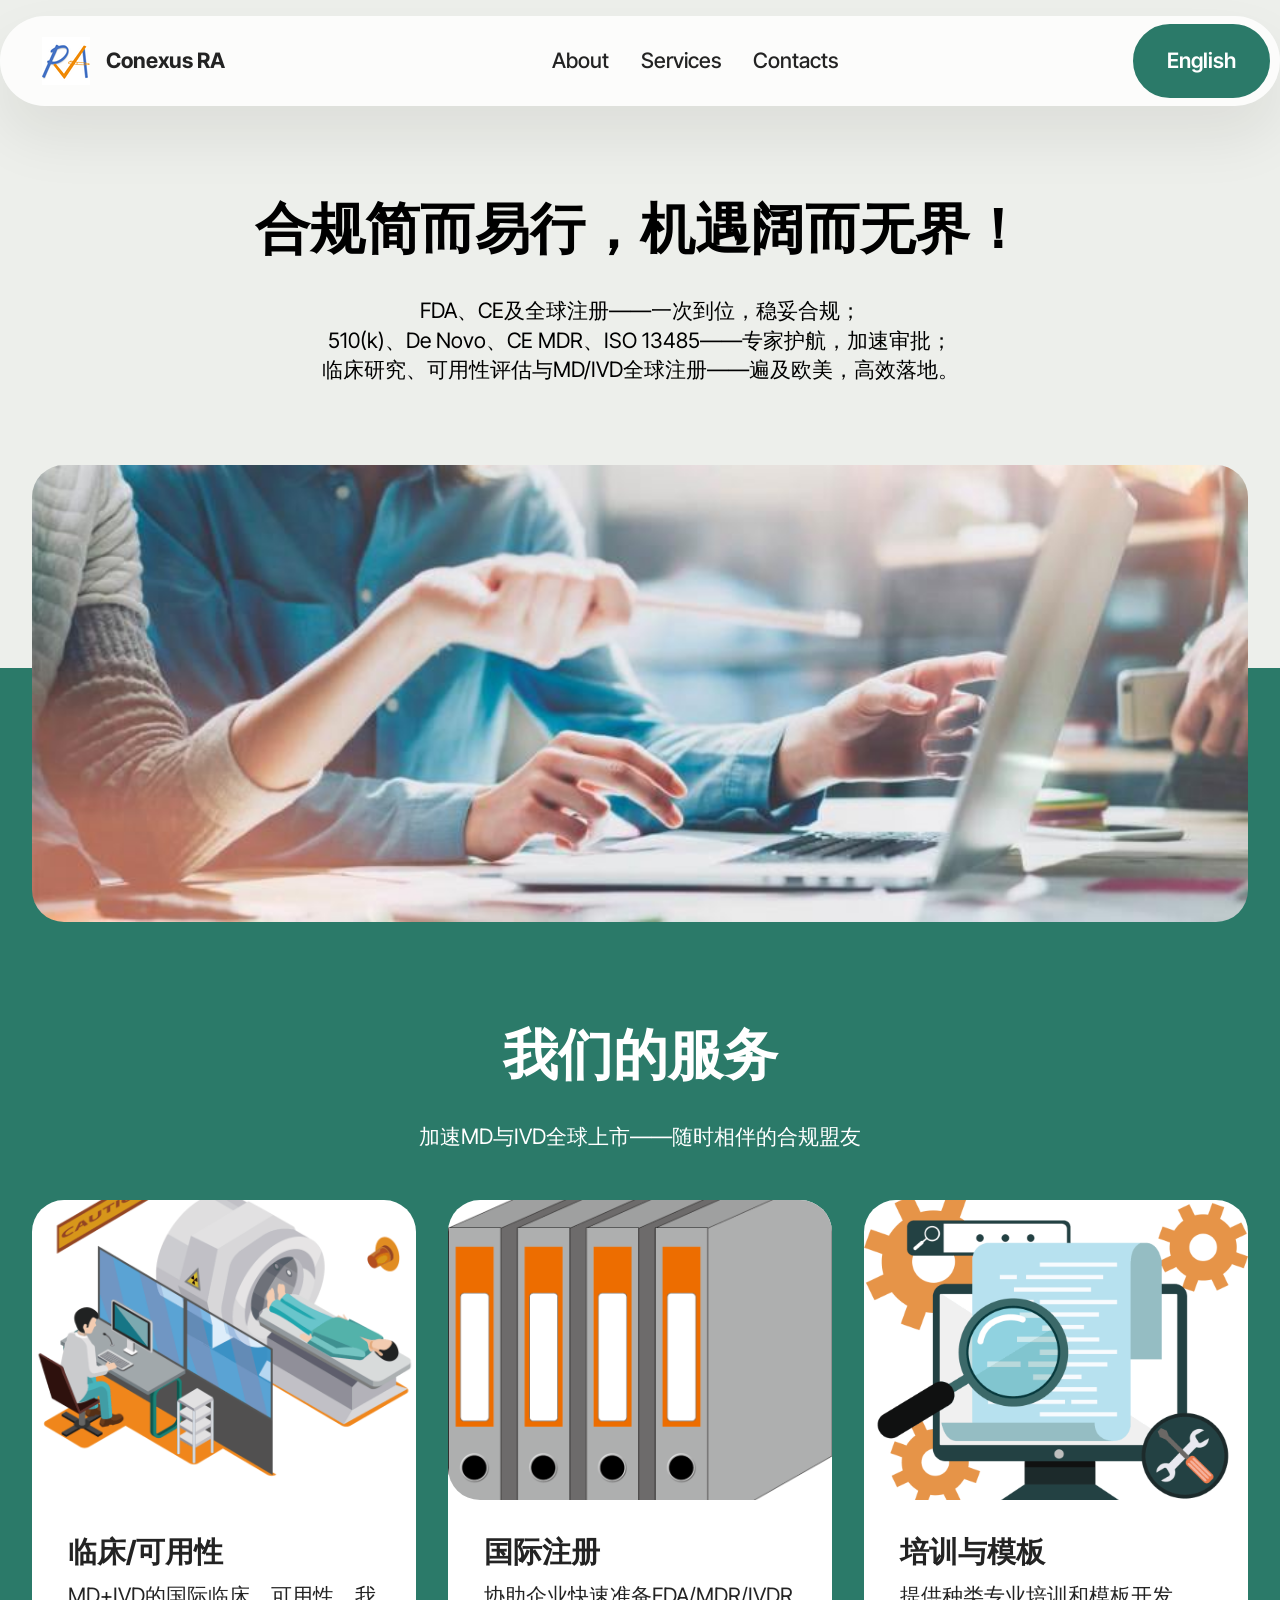
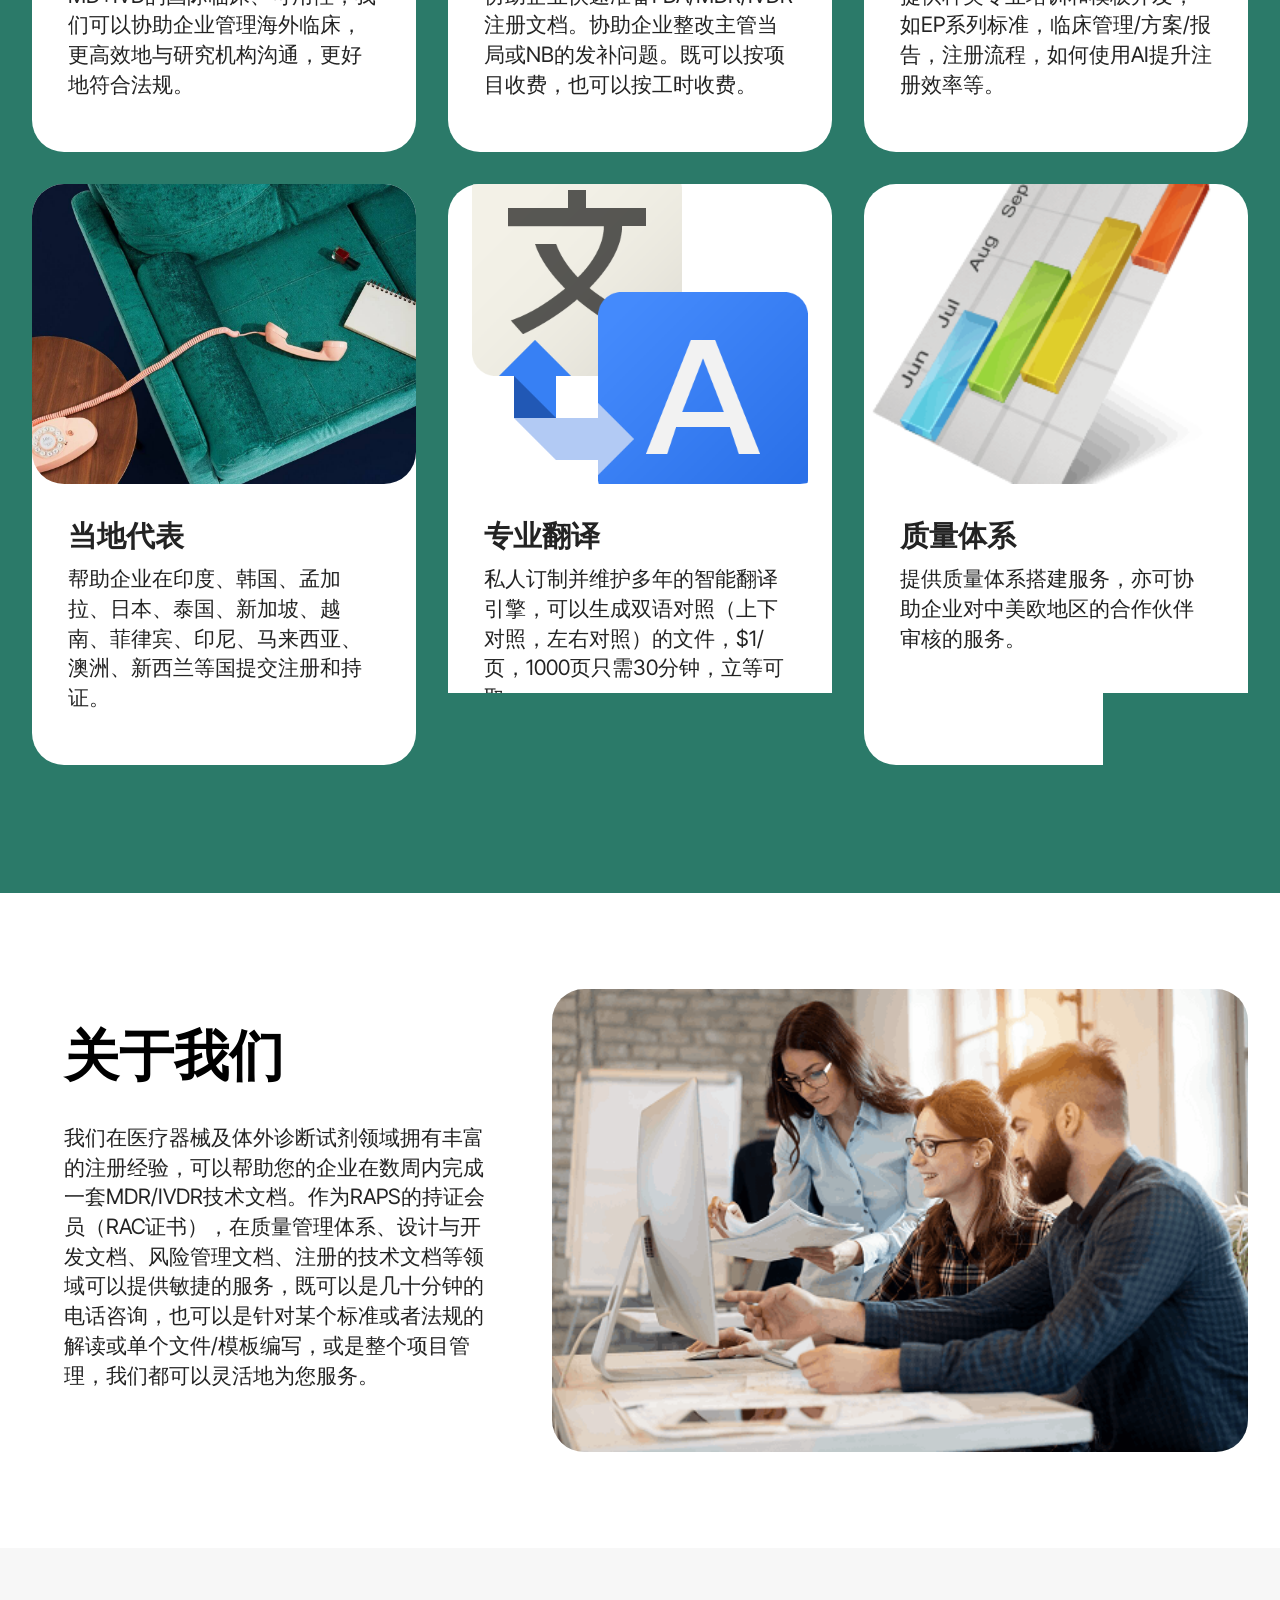
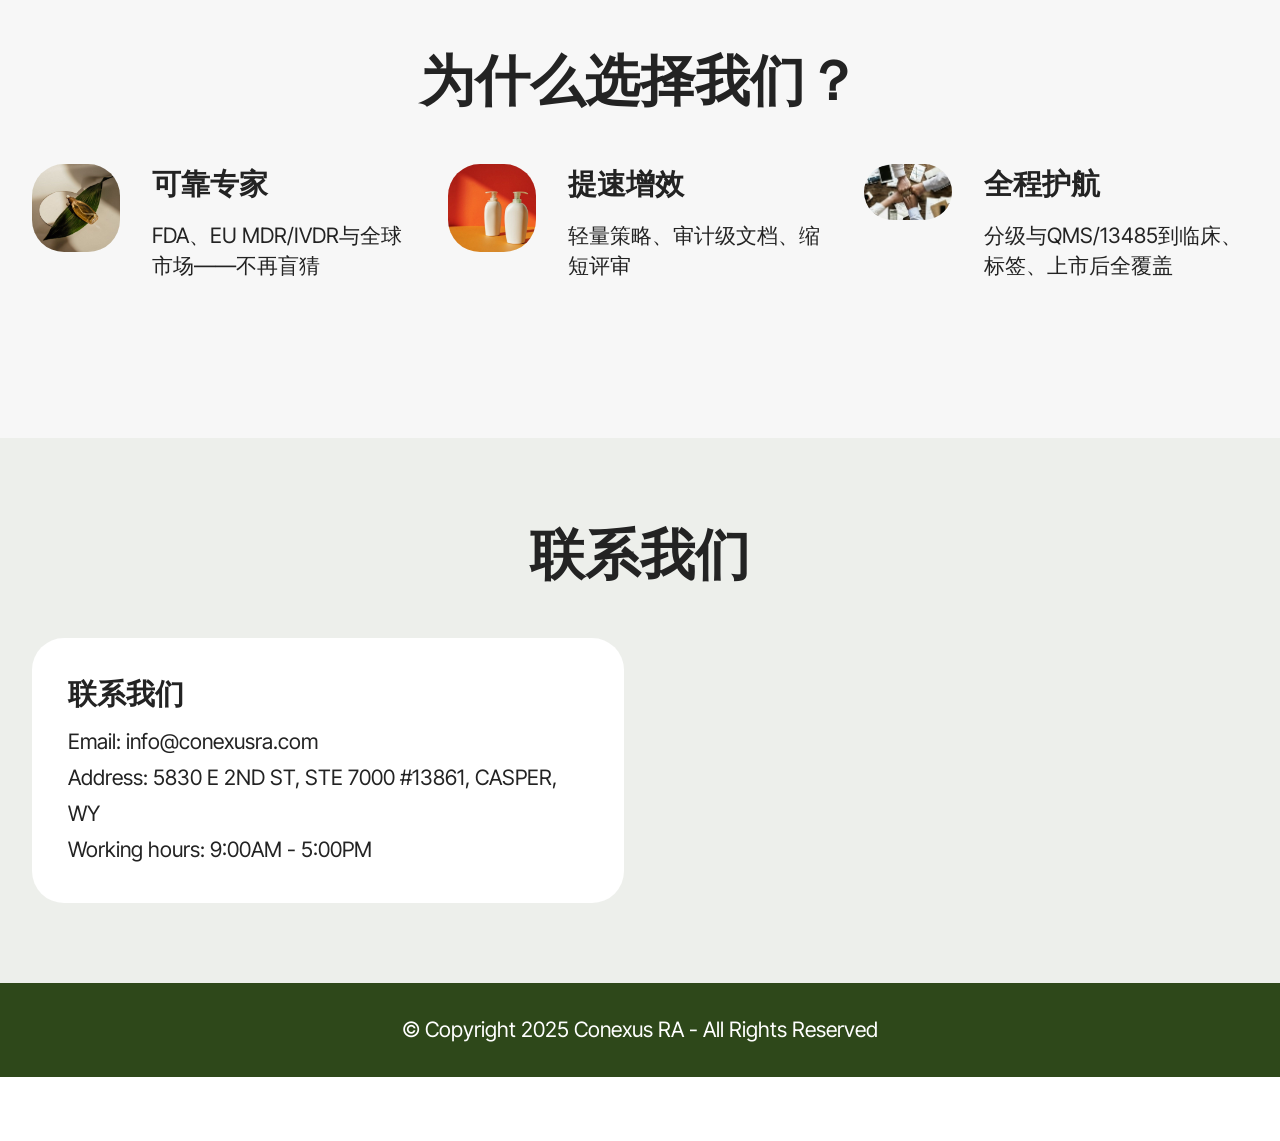
==== commit b6c33576: "updated web add when changed to Chinese" ====
--- a/cn.html
+++ b/cn.html
@@ -18,7 +18,7 @@
   <link rel="stylesheet" href="assets/theme/css/style.css">
   <link rel="preload" href="https://fonts.googleapis.com/css?family=Inter+Tight:100,200,300,400,500,600,700,800,900,100i,200i,300i,400i,500i,600i,700i,800i,900i&display=swap" as="style" onload="this.onload=null;this.rel='stylesheet'">
   <noscript><link rel="stylesheet" href="https://fonts.googleapis.com/css?family=Inter+Tight:100,200,300,400,500,600,700,800,900,100i,200i,300i,400i,500i,600i,700i,800i,900i&display=swap"></noscript>
-  <link rel="preload" as="style" href="assets/mobirise/css/mbr-additional.css?v=JFJ8Yp"><link rel="stylesheet" href="assets/mobirise/css/mbr-additional.css?v=JFJ8Yp" type="text/css">
+  <link rel="preload" as="style" href="assets/mobirise/css/mbr-additional.css?v=Zfu2Wt"><link rel="stylesheet" href="assets/mobirise/css/mbr-additional.css?v=Zfu2Wt" type="text/css">
 
   
   
@@ -288,7 +288,7 @@
                 </div>
             </div>
             <div class="map-wrapper col-md-12 col-lg-6">
-                <div class="google-map"><iframe frameborder="0" style="border:0" src="https://www.google.com/maps/embed/v1/place?key=AIzaSyB7QWkvlxV39ZsyKvhZRjPGVqlJFvxxNkw&amp;q=5830 E 2ND ST, STE 7000 #13861, CASPER, WY" allowfullscreen=""></iframe></div>
+                <div class="google-map"><iframe frameborder="0" style="border:0" src="https://www.google.com/maps/embed?pb=!1m18!1m12!1m3!1d23406.34191979796!2d-106.23295159620852!3d42.83499170094982!2m3!1f0!2f0!3f0!3m2!1i1024!2i768!4f13.1!3m3!1m2!1s0x8760b9e9f00d0993%3A0xd077893ac6b75b75!2s5830%20E%202nd%20St%20Ste.%207000%2C%20Casper%2C%20WY%2082609%2C%20USA!5e0!3m2!1sen!2ses!4v1760531707195!5m2!1sen!2ses" allowfullscreen=""></iframe></div>
             </div>
         </div>
     </div>
@@ -309,7 +309,7 @@
             </div>
         </div>
     </div>
-</section><section class="display-7" style="padding: 0;align-items: center;justify-content: center;flex-wrap: wrap;    align-content: center;display: flex;position: relative;height: 4rem;"><a href="https://mobiri.se/4263127" style="flex: 1 1;height: 4rem;position: absolute;width: 100%;z-index: 1;"><img alt="" style="height: 4rem;" src="[data-uri]"></a><p style="margin: 0;text-align: center;" class="display-7">&#8204;</p><a style="z-index:1" href="https://mobirise.com/drag-drop-website-builder.html">Drag & Drop Website Builder</a></section><script src="assets/bootstrap/js/bootstrap.bundle.min.js"></script>  <script src="assets/smoothscroll/smooth-scroll.js"></script>  <script src="assets/ytplayer/index.js"></script>  <script src="assets/dropdown/js/navbar-dropdown.js"></script>  <script src="assets/theme/js/script.js"></script>  
+</section><section class="display-7" style="padding: 0;align-items: center;justify-content: center;flex-wrap: wrap;    align-content: center;display: flex;position: relative;height: 4rem;"><a href="https://mobiri.se/4263127" style="flex: 1 1;height: 4rem;position: absolute;width: 100%;z-index: 1;"><img alt="" style="height: 4rem;" src="[data-uri]"></a><p style="margin: 0;text-align: center;" class="display-7">&#8204;</p><a style="z-index:1" href="https://mobirise.com/builder/no-code-website-builder.html">No Code Website Builder</a></section><script src="assets/bootstrap/js/bootstrap.bundle.min.js"></script>  <script src="assets/smoothscroll/smooth-scroll.js"></script>  <script src="assets/ytplayer/index.js"></script>  <script src="assets/dropdown/js/navbar-dropdown.js"></script>  <script src="assets/theme/js/script.js"></script>  
   
   
   <input name="animation" type="hidden">
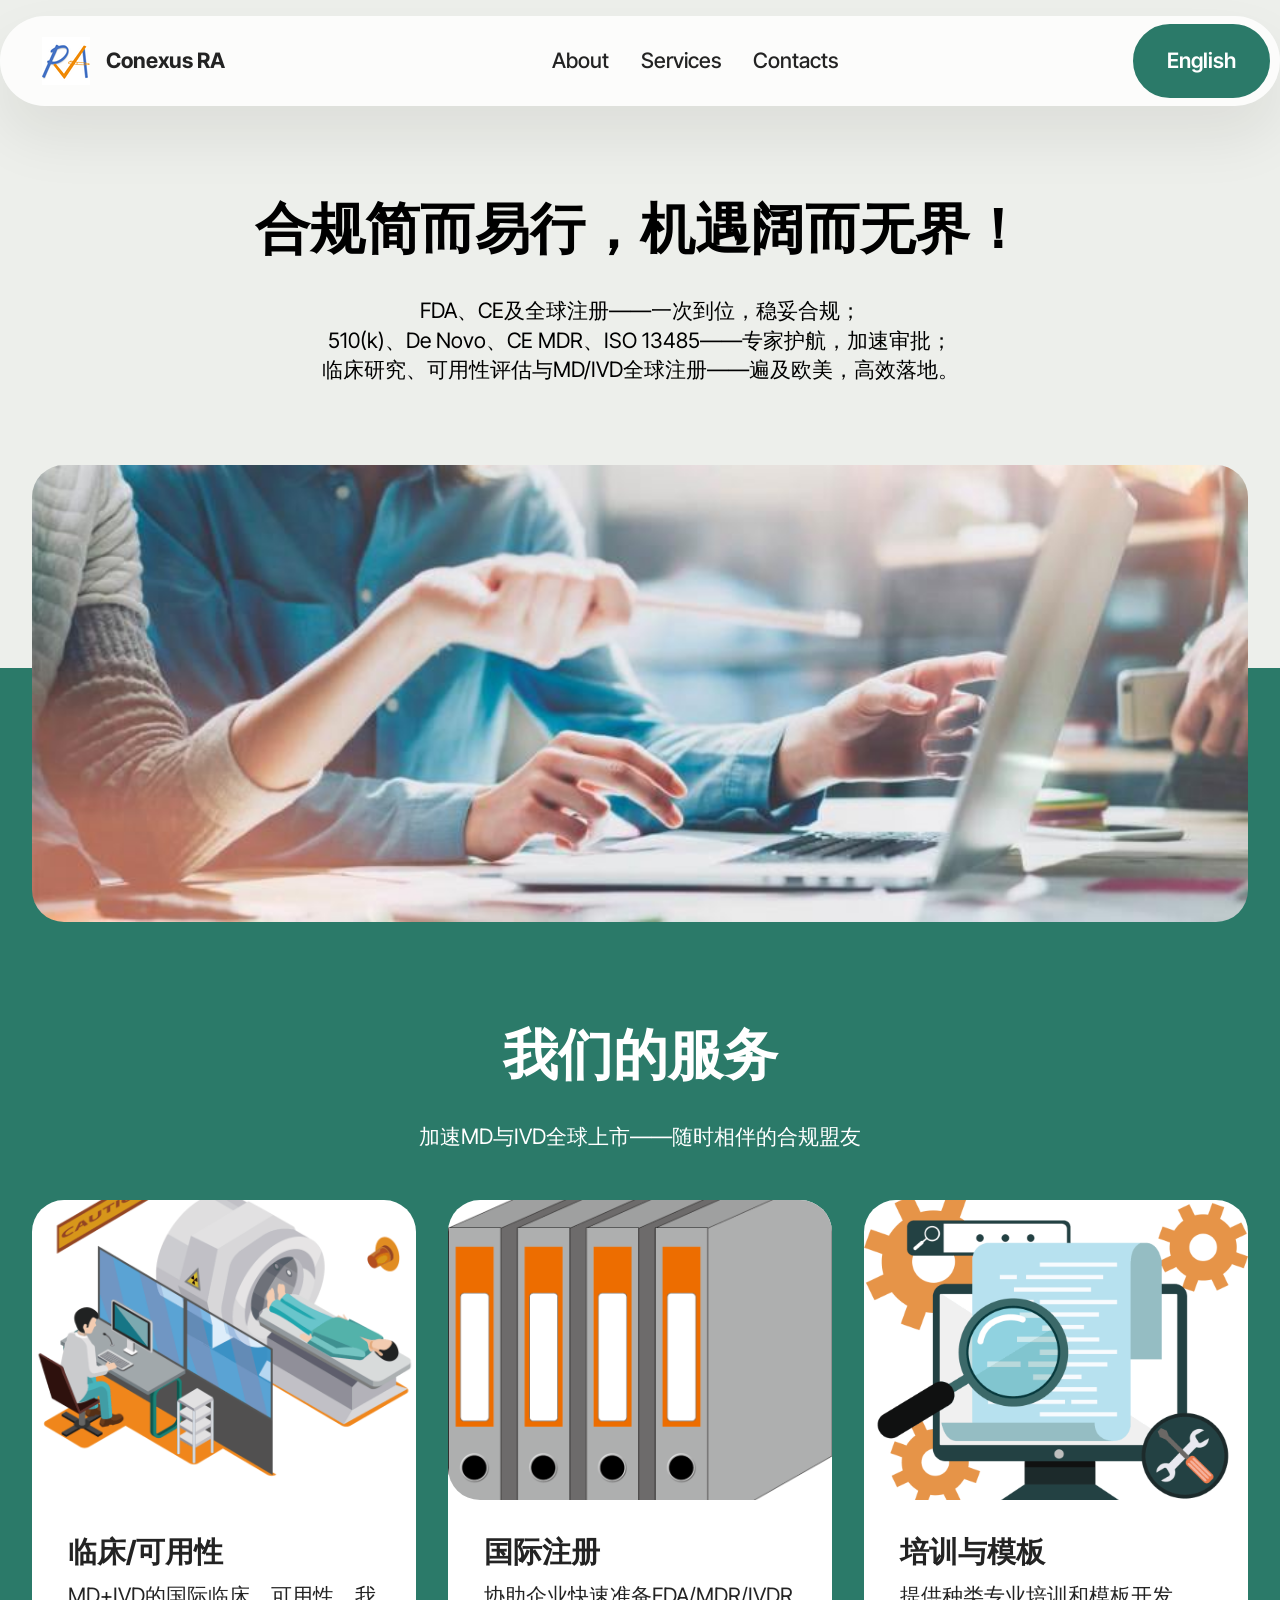
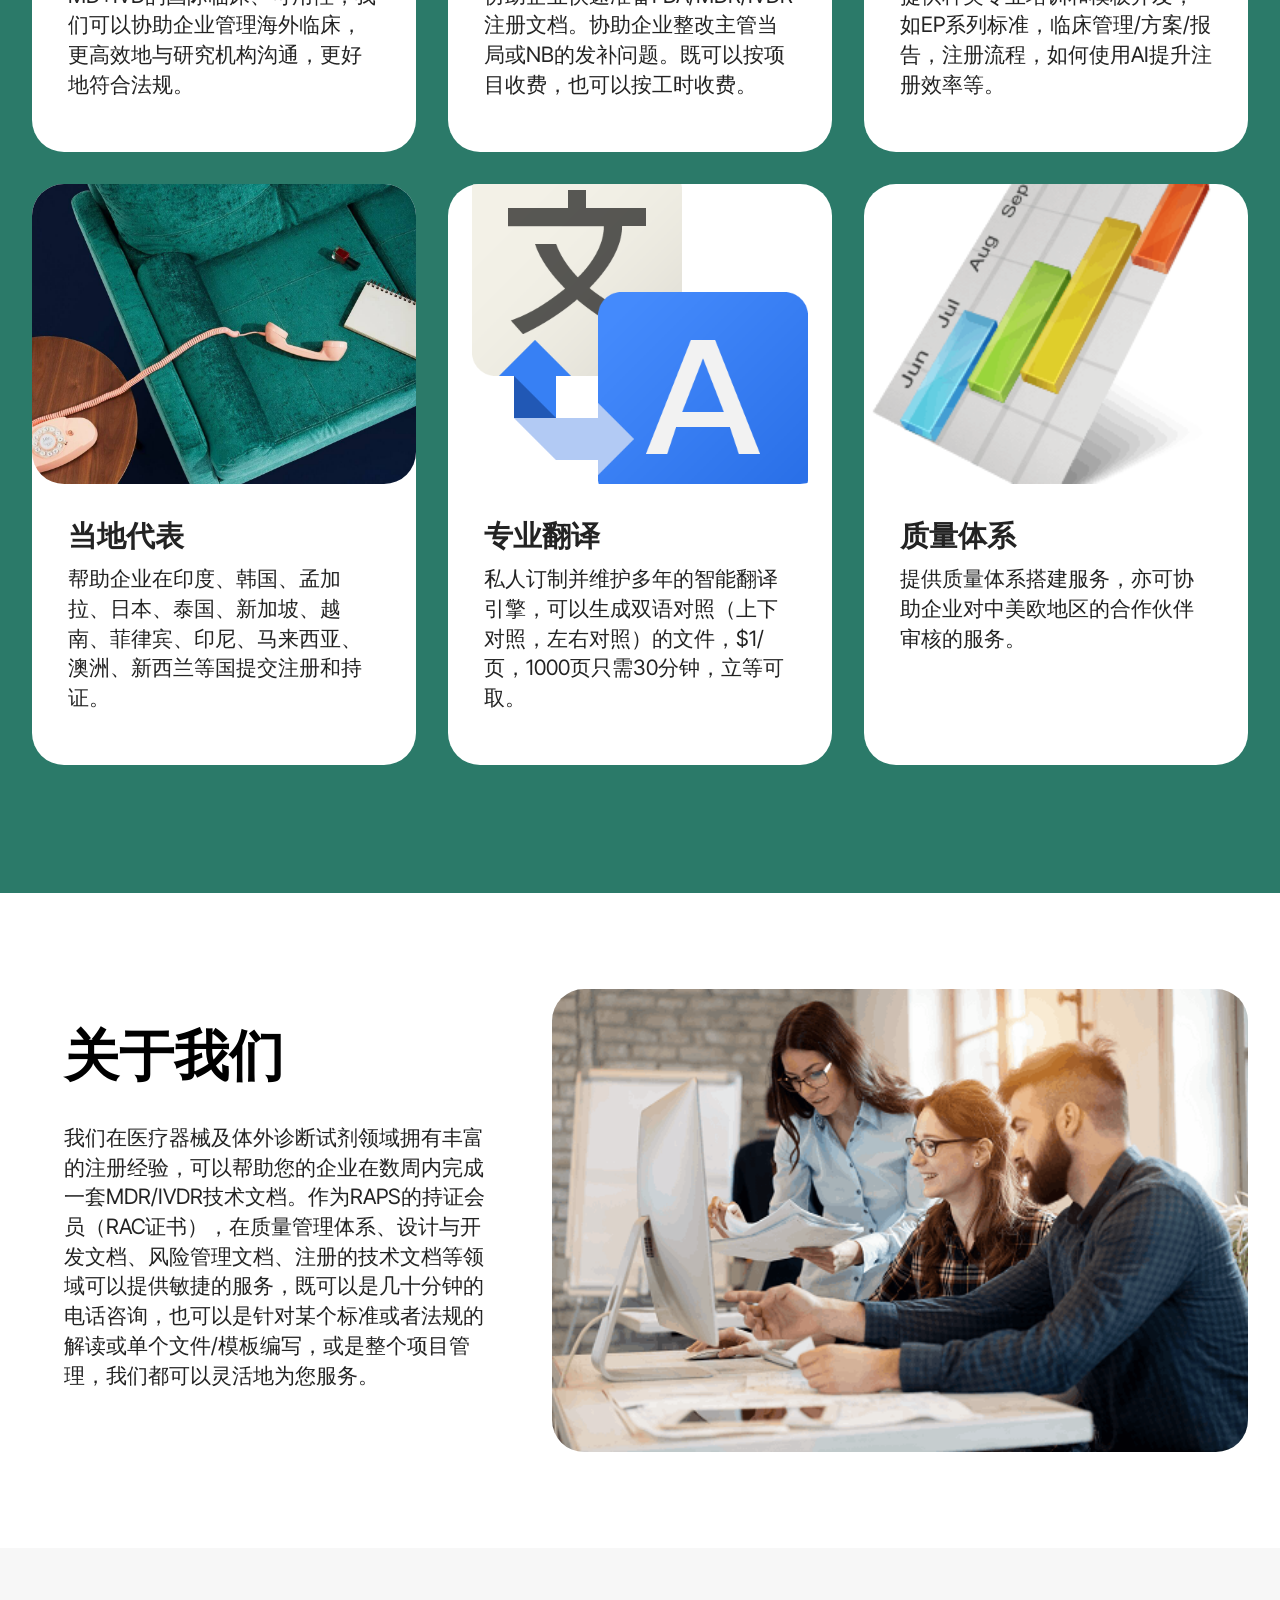
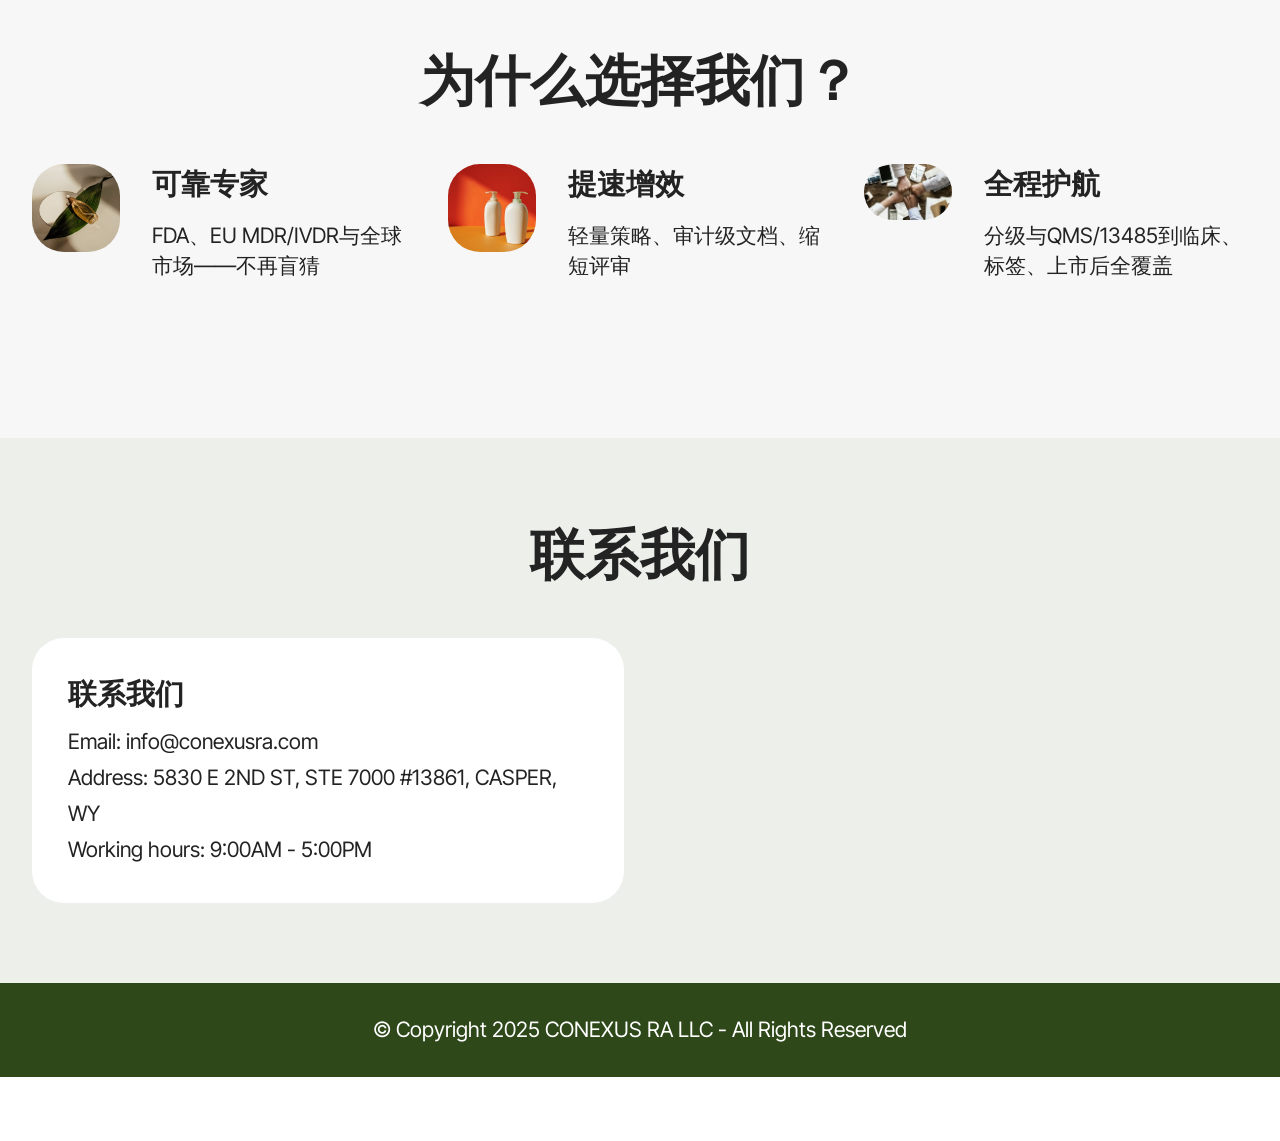
==== commit 25e83851: "V26.04.14 Update Company Address" ====
--- a/cn.html
+++ b/cn.html
@@ -1,10 +1,10 @@
 <!DOCTYPE html>
 <html  >
 <head>
-  <!-- Site made with Mobirise Website Builder v6.1.4, https://mobirise.com -->
+  <!-- Site made with Mobirise Website Builder v6.1.12, https://mobirise.com -->
   <meta charset="UTF-8">
   <meta http-equiv="X-UA-Compatible" content="IE=edge">
-  <meta name="generator" content="Mobirise v6.1.4, mobirise.com">
+  <meta name="generator" content="Mobirise v6.1.12, mobirise.com">
   <meta name="viewport" content="width=device-width, initial-scale=1, minimum-scale=1">
   <link rel="shortcut icon" href="assets/images/ra.ico" type="image/x-icon">
   <meta name="description" content="">
@@ -18,7 +18,7 @@
   <link rel="stylesheet" href="assets/theme/css/style.css">
   <link rel="preload" href="https://fonts.googleapis.com/css?family=Inter+Tight:100,200,300,400,500,600,700,800,900,100i,200i,300i,400i,500i,600i,700i,800i,900i&display=swap" as="style" onload="this.onload=null;this.rel='stylesheet'">
   <noscript><link rel="stylesheet" href="https://fonts.googleapis.com/css?family=Inter+Tight:100,200,300,400,500,600,700,800,900,100i,200i,300i,400i,500i,600i,700i,800i,900i&display=swap"></noscript>
-  <link rel="preload" as="style" href="assets/mobirise/css/mbr-additional.css?v=Zfu2Wt"><link rel="stylesheet" href="assets/mobirise/css/mbr-additional.css?v=Zfu2Wt" type="text/css">
+  <link rel="preload" as="style" href="assets/mobirise/css/mbr-additional.css?v=889ju6"><link rel="stylesheet" href="assets/mobirise/css/mbr-additional.css?v=889ju6" type="text/css">
 
   
   
@@ -304,12 +304,12 @@
         <div class="media-container-row align-center mbr-white">
             <div class="col-12">
                 <p class="mbr-text mb-0 mbr-fonts-style display-7">
-                    © Copyright 2025 Conexus RA - All Rights Reserved
+                    © Copyright 2025 CONEXUS RA LLC - All Rights Reserved
                 </p>
             </div>
         </div>
     </div>
-</section><section class="display-7" style="padding: 0;align-items: center;justify-content: center;flex-wrap: wrap;    align-content: center;display: flex;position: relative;height: 4rem;"><a href="https://mobiri.se/4263127" style="flex: 1 1;height: 4rem;position: absolute;width: 100%;z-index: 1;"><img alt="" style="height: 4rem;" src="[data-uri]"></a><p style="margin: 0;text-align: center;" class="display-7">&#8204;</p><a style="z-index:1" href="https://mobirise.com/builder/no-code-website-builder.html">No Code Website Builder</a></section><script src="assets/bootstrap/js/bootstrap.bundle.min.js"></script>  <script src="assets/smoothscroll/smooth-scroll.js"></script>  <script src="assets/ytplayer/index.js"></script>  <script src="assets/dropdown/js/navbar-dropdown.js"></script>  <script src="assets/theme/js/script.js"></script>  
+</section><section class="display-7" style="padding: 0;align-items: center;justify-content: center;flex-wrap: wrap;    align-content: center;display: flex;position: relative;height: 4rem;"><a href="https://mobiri.se/4263127" style="flex: 1 1;height: 4rem;position: absolute;width: 100%;z-index: 1;"><img alt="" style="height: 4rem;" src="[data-uri]"></a><p style="margin: 0;text-align: center;" class="display-7">&#8204;</p><a style="z-index:1" href="https://mobirise.com">Mobirise </a></section><script src="assets/bootstrap/js/bootstrap.bundle.min.js"></script>  <script src="assets/smoothscroll/smooth-scroll.js"></script>  <script src="assets/ytplayer/index.js"></script>  <script src="assets/dropdown/js/navbar-dropdown.js"></script>  <script src="assets/theme/js/script.js"></script>  
   
   
   <input name="animation" type="hidden">
--- a/assets/web/assets/mobirise-icons2/mobirise2.css
+++ b/assets/web/assets/mobirise-icons2/mobirise2.css
@@ -0,0 +1,499 @@
+@font-face {
+  font-family: 'Moririse2';
+  font-display: swap;
+  src:  url('mobirise2.eot?f2bix4');
+  src:  url('mobirise2.eot?f2bix4#iefix') format('embedded-opentype'),
+    url('mobirise2.woff2?f2bix4') format('woff2'),
+    url('mobirise2.woff?f2bix4') format('woff'),
+    url('mobirise2.ttf?f2bix4') format('truetype'),
+    url('mobirise2.svg?f2bix4#mobirise2') format('svg');
+  font-weight: normal;
+  font-style: normal;
+}
+
+[class^="mobi-"], [class*=" mobi-"] {
+  /* use !important to prevent issues with browser extensions that change fonts */
+  font-family: 'Moririse2' !important;
+  speak: none;
+  font-style: normal;
+  font-weight: normal;
+  font-variant: normal;
+  text-transform: none;
+  line-height: 1;
+
+  /* Better Font Rendering =========== */
+  -webkit-font-smoothing: antialiased;
+  -moz-osx-font-smoothing: grayscale;
+}
+
+.mobi-mbri-add-submenu:before {
+  content: "\e900";
+}
+.mobi-mbri-alert:before {
+  content: "\e901";
+}
+.mobi-mbri-align-center:before {
+  content: "\e902";
+}
+.mobi-mbri-align-justify:before {
+  content: "\e903";
+}
+.mobi-mbri-align-left:before {
+  content: "\e904";
+}
+.mobi-mbri-align-right:before {
+  content: "\e905";
+}
+.mobi-mbri-android:before {
+  content: "\e906";
+}
+.mobi-mbri-apple:before {
+  content: "\e907";
+}
+.mobi-mbri-arrow-down:before {
+  content: "\e908";
+}
+.mobi-mbri-arrow-next:before {
+  content: "\e909";
+}
+.mobi-mbri-arrow-prev:before {
+  content: "\e90a";
+}
+.mobi-mbri-arrow-up:before {
+  content: "\e90b";
+}
+.mobi-mbri-bold:before {
+  content: "\e90c";
+}
+.mobi-mbri-bookmark:before {
+  content: "\e90d";
+}
+.mobi-mbri-bootstrap:before {
+  content: "\e90e";
+}
+.mobi-mbri-briefcase:before {
+  content: "\e90f";
+}
+.mobi-mbri-browse:before {
+  content: "\e910";
+}
+.mobi-mbri-bulleted-list:before {
+  content: "\e911";
+}
+.mobi-mbri-calendar:before {
+  content: "\e912";
+}
+.mobi-mbri-camera:before {
+  content: "\e913";
+}
+.mobi-mbri-cart-add:before {
+  content: "\e914";
+}
+.mobi-mbri-cart-full:before {
+  content: "\e915";
+}
+.mobi-mbri-cash:before {
+  content: "\e916";
+}
+.mobi-mbri-change-style:before {
+  content: "\e917";
+}
+.mobi-mbri-chat:before {
+  content: "\e918";
+}
+.mobi-mbri-clock:before {
+  content: "\e919";
+}
+.mobi-mbri-close:before {
+  content: "\e91a";
+}
+.mobi-mbri-cloud:before {
+  content: "\e91b";
+}
+.mobi-mbri-code:before {
+  content: "\e91c";
+}
+.mobi-mbri-contact-form:before {
+  content: "\e91d";
+}
+.mobi-mbri-credit-card:before {
+  content: "\e91e";
+}
+.mobi-mbri-cursor-click:before {
+  content: "\e91f";
+}
+.mobi-mbri-cust-feedback:before {
+  content: "\e920";
+}
+.mobi-mbri-database:before {
+  content: "\e921";
+}
+.mobi-mbri-delivery:before {
+  content: "\e922";
+}
+.mobi-mbri-desktop:before {
+  content: "\e923";
+}
+.mobi-mbri-devices:before {
+  content: "\e924";
+}
+.mobi-mbri-down:before {
+  content: "\e925";
+}
+.mobi-mbri-download-2:before {
+  content: "\e926";
+}
+.mobi-mbri-download:before {
+  content: "\e927";
+}
+.mobi-mbri-drag-n-drop-2:before {
+  content: "\e928";
+}
+.mobi-mbri-drag-n-drop:before {
+  content: "\e929";
+}
+.mobi-mbri-edit-2:before {
+  content: "\e92a";
+}
+.mobi-mbri-edit:before {
+  content: "\e92b";
+}
+.mobi-mbri-error:before {
+  content: "\e92c";
+}
+.mobi-mbri-extension:before {
+  content: "\e92d";
+}
+.mobi-mbri-features:before {
+  content: "\e92e";
+}
+.mobi-mbri-file:before {
+  content: "\e92f";
+}
+.mobi-mbri-flag:before {
+  content: "\e930";
+}
+.mobi-mbri-folder:before {
+  content: "\e931";
+}
+.mobi-mbri-gift:before {
+  content: "\e932";
+}
+.mobi-mbri-github:before {
+  content: "\e933";
+}
+.mobi-mbri-globe-2:before {
+  content: "\e934";
+}
+.mobi-mbri-globe:before {
+  content: "\e935";
+}
+.mobi-mbri-growing-chart:before {
+  content: "\e936";
+}
+.mobi-mbri-hearth:before {
+  content: "\e937";
+}
+.mobi-mbri-help:before {
+  content: "\e938";
+}
+.mobi-mbri-home:before {
+  content: "\e939";
+}
+.mobi-mbri-hot-cup:before {
+  content: "\e93a";
+}
+.mobi-mbri-idea:before {
+  content: "\e93b";
+}
+.mobi-mbri-image-gallery:before {
+  content: "\e93c";
+}
+.mobi-mbri-image-slider:before {
+  content: "\e93d";
+}
+.mobi-mbri-info:before {
+  content: "\e93e";
+}
+.mobi-mbri-italic:before {
+  content: "\e93f";
+}
+.mobi-mbri-key:before {
+  content: "\e940";
+}
+.mobi-mbri-laptop:before {
+  content: "\e941";
+}
+.mobi-mbri-layers:before {
+  content: "\e942";
+}
+.mobi-mbri-left-right:before {
+  content: "\e943";
+}
+.mobi-mbri-left:before {
+  content: "\e944";
+}
+.mobi-mbri-letter:before {
+  content: "\e945";
+}
+.mobi-mbri-like:before {
+  content: "\e946";
+}
+.mobi-mbri-link:before {
+  content: "\e947";
+}
+.mobi-mbri-lock:before {
+  content: "\e948";
+}
+.mobi-mbri-login:before {
+  content: "\e949";
+}
+.mobi-mbri-logout:before {
+  content: "\e94a";
+}
+.mobi-mbri-magic-stick:before {
+  content: "\e94b";
+}
+.mobi-mbri-map-pin:before {
+  content: "\e94c";
+}
+.mobi-mbri-menu:before {
+  content: "\e94d";
+}
+.mobi-mbri-mobile-2:before {
+  content: "\e94e";
+}
+.mobi-mbri-mobile-horizontal:before {
+  content: "\e94f";
+}
+.mobi-mbri-mobile:before {
+  content: "\e950";
+}
+.mobi-mbri-mobirise:before {
+  content: "\e951";
+}
+.mobi-mbri-more-horizontal:before {
+  content: "\e952";
+}
+.mobi-mbri-more-vertical:before {
+  content: "\e953";
+}
+.mobi-mbri-music:before {
+  content: "\e954";
+}
+.mobi-mbri-new-file:before {
+  content: "\e955";
+}
+.mobi-mbri-numbered-list:before {
+  content: "\e956";
+}
+.mobi-mbri-opened-folder:before {
+  content: "\e957";
+}
+.mobi-mbri-pages:before {
+  content: "\e958";
+}
+.mobi-mbri-paper-plane:before {
+  content: "\e959";
+}
+.mobi-mbri-paperclip:before {
+  content: "\e95a";
+}
+.mobi-mbri-phone:before {
+  content: "\e95b";
+}
+.mobi-mbri-photo:before {
+  content: "\e95c";
+}
+.mobi-mbri-photos:before {
+  content: "\e95d";
+}
+.mobi-mbri-pin:before {
+  content: "\e95e";
+}
+.mobi-mbri-play:before {
+  content: "\e95f";
+}
+.mobi-mbri-plus:before {
+  content: "\e960";
+}
+.mobi-mbri-preview:before {
+  content: "\e961";
+}
+.mobi-mbri-print:before {
+  content: "\e962";
+}
+.mobi-mbri-protect:before {
+  content: "\e963";
+}
+.mobi-mbri-question:before {
+  content: "\e964";
+}
+.mobi-mbri-quote-left:before {
+  content: "\e965";
+}
+.mobi-mbri-quote-right:before {
+  content: "\e966";
+}
+.mobi-mbri-redo:before {
+  content: "\e967";
+}
+.mobi-mbri-refresh:before {
+  content: "\e968";
+}
+.mobi-mbri-responsive-2:before {
+  content: "\e969";
+}
+.mobi-mbri-responsive:before {
+  content: "\e96a";
+}
+.mobi-mbri-right:before {
+  content: "\e96b";
+}
+.mobi-mbri-rocket:before {
+  content: "\e96c";
+}
+.mobi-mbri-sad-face:before {
+  content: "\e96d";
+}
+.mobi-mbri-sale:before {
+  content: "\e96e";
+}
+.mobi-mbri-save:before {
+  content: "\e96f";
+}
+.mobi-mbri-search:before {
+  content: "\e970";
+}
+.mobi-mbri-setting-2:before {
+  content: "\e971";
+}
+.mobi-mbri-setting-3:before {
+  content: "\e972";
+}
+.mobi-mbri-setting:before {
+  content: "\e973";
+}
+.mobi-mbri-share:before {
+  content: "\e974";
+}
+.mobi-mbri-shopping-bag:before {
+  content: "\e975";
+}
+.mobi-mbri-shopping-basket:before {
+  content: "\e976";
+}
+.mobi-mbri-shopping-cart:before {
+  content: "\e977";
+}
+.mobi-mbri-sites:before {
+  content: "\e978";
+}
+.mobi-mbri-smile-face:before {
+  content: "\e979";
+}
+.mobi-mbri-speed:before {
+  content: "\e97a";
+}
+.mobi-mbri-star:before {
+  content: "\e97b";
+}
+.mobi-mbri-success:before {
+  content: "\e97c";
+}
+.mobi-mbri-sun:before {
+  content: "\e97d";
+}
+.mobi-mbri-sun2:before {
+  content: "\e97e";
+}
+.mobi-mbri-tablet-vertical:before {
+  content: "\e97f";
+}
+.mobi-mbri-tablet:before {
+  content: "\e980";
+}
+.mobi-mbri-target:before {
+  content: "\e981";
+}
+.mobi-mbri-timer:before {
+  content: "\e982";
+}
+.mobi-mbri-to-ftp:before {
+  content: "\e983";
+}
+.mobi-mbri-to-local-drive:before {
+  content: "\e984";
+}
+.mobi-mbri-touch-swipe:before {
+  content: "\e985";
+}
+.mobi-mbri-touch:before {
+  content: "\e986";
+}
+.mobi-mbri-trash:before {
+  content: "\e987";
+}
+.mobi-mbri-underline:before {
+  content: "\e988";
+}
+.mobi-mbri-undo:before {
+  content: "\e989";
+}
+.mobi-mbri-unlink:before {
+  content: "\e98a";
+}
+.mobi-mbri-unlock:before {
+  content: "\e98b";
+}
+.mobi-mbri-up-down:before {
+  content: "\e98c";
+}
+.mobi-mbri-up:before {
+  content: "\e98d";
+}
+.mobi-mbri-update:before {
+  content: "\e98e";
+}
+.mobi-mbri-upload-2:before {
+  content: "\e98f";
+}
+.mobi-mbri-upload:before {
+  content: "\e990";
+}
+.mobi-mbri-user-2:before {
+  content: "\e991";
+}
+.mobi-mbri-user:before {
+  content: "\e992";
+}
+.mobi-mbri-users:before {
+  content: "\e993";
+}
+.mobi-mbri-video-play:before {
+  content: "\e994";
+}
+.mobi-mbri-video:before {
+  content: "\e995";
+}
+.mobi-mbri-watch:before {
+  content: "\e996";
+}
+.mobi-mbri-website-theme-2:before {
+  content: "\e997";
+}
+.mobi-mbri-website-theme:before {
+  content: "\e998";
+}
+.mobi-mbri-wifi:before {
+  content: "\e999";
+}
+.mobi-mbri-windows:before {
+  content: "\e99a";
+}
+.mobi-mbri-zoom-in:before {
+  content: "\e99b";
+}
+.mobi-mbri-zoom-out:before {
+  content: "\e99c";
+}
--- a/assets/mobirise/css/mbr-additional.css
+++ b/assets/mobirise/css/mbr-additional.css
@@ -10,7 +10,8 @@
 .slide-content,
 .plan,
 .card,
-.item-wrapper {
+.item-wrapper,
+.item-wrapper .mbr-overlay {
   border-radius: 2rem !important;
 }
 .video-wrapper {
--- a/assets/mobirise/css/mbr-additional.css
+++ b/assets/mobirise/css/mbr-additional.css
@@ -10,7 +10,8 @@
 .slide-content,
 .plan,
 .card,
-.item-wrapper {
+.item-wrapper,
+.item-wrapper .mbr-overlay {
   border-radius: 2rem !important;
 }
 .video-wrapper {
